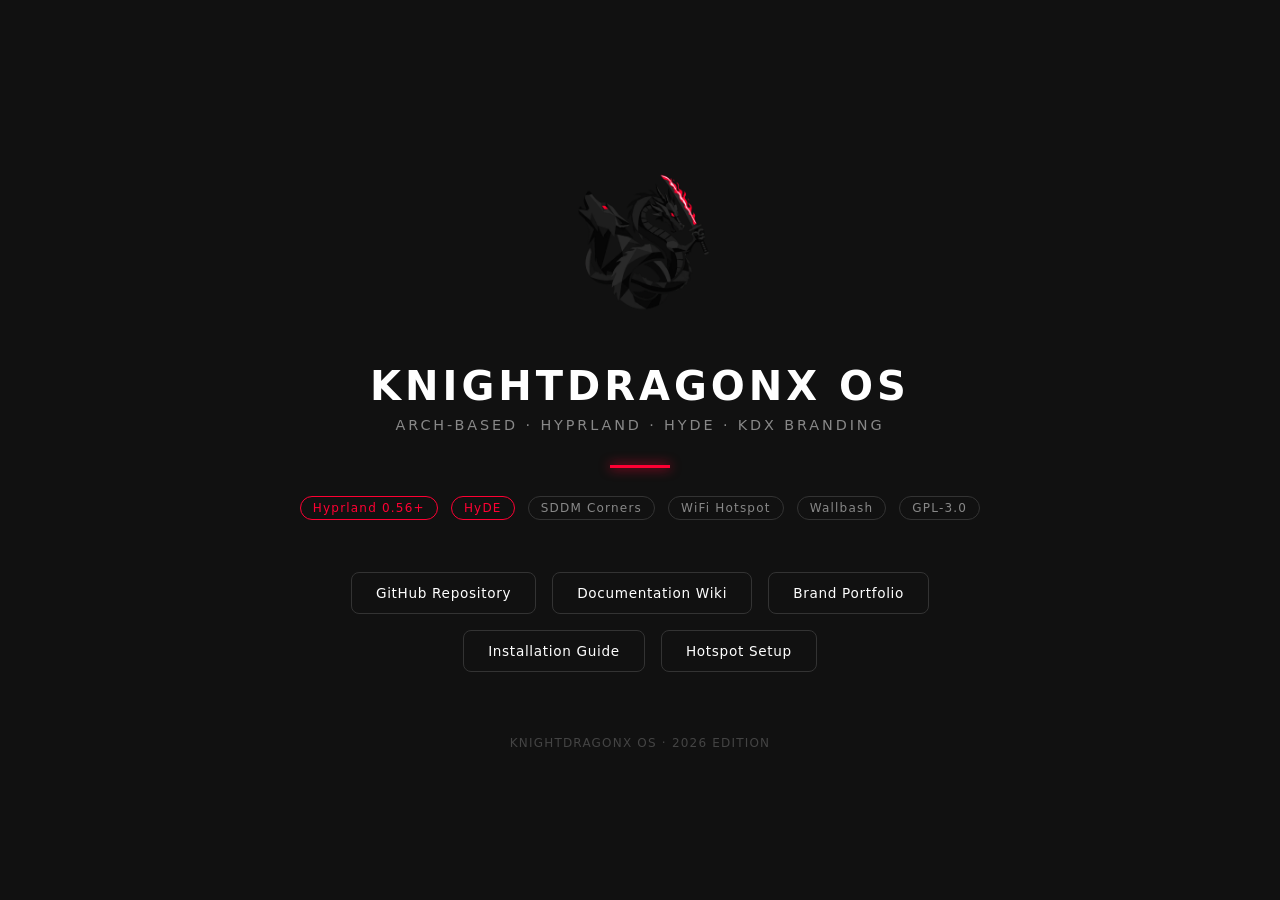
==== index.html @ c83c3999 "feat: add wiki pages, GitHub Pages index, LICENSE, and professional docs - Add wiki pages: Home, Ins" ====
<!DOCTYPE html>
<html lang="en">
<head>
  <meta charset="UTF-8">
  <meta name="viewport" content="width=device-width, initial-scale=1.0">
  <title>KnightDragonX OS</title>
  <style>
    * { margin: 0; padding: 0; box-sizing: border-box; }
    body {
      background: #111;
      color: #fff;
      font-family: 'Segoe UI', system-ui, sans-serif;
      min-height: 100vh;
      display: flex;
      flex-direction: column;
      align-items: center;
      justify-content: center;
    }
    .container {
      text-align: center;
      padding: 2rem;
      max-width: 800px;
    }
    .logo {
      width: 180px;
      height: 180px;
      margin: 0 auto 2rem;
      background-image: url('branding/logo.png');
      background-size: contain;
      background-repeat: no-repeat;
      background-position: center;
    }
    h1 {
      font-size: 2.5rem;
      font-weight: 800;
      letter-spacing: 0.1em;
      margin-bottom: 0.5rem;
    }
    .subtitle {
      color: #888;
      font-size: 0.9rem;
      letter-spacing: 0.2em;
      text-transform: uppercase;
      margin-bottom: 2rem;
    }
    .badge {
      display: inline-block;
      padding: 0.25rem 0.75rem;
      border: 1px solid #333;
      border-radius: 999px;
      font-size: 0.75rem;
      color: #888;
      margin: 0.25rem;
      letter-spacing: 0.1em;
    }
    .badge.highlight {
      border-color: #FF0033;
      color: #FF0033;
    }
    .links {
      margin-top: 3rem;
      display: flex;
      gap: 1rem;
      justify-content: center;
      flex-wrap: wrap;
    }
    .links a {
      color: #fff;
      text-decoration: none;
      padding: 0.75rem 1.5rem;
      border: 1px solid #333;
      border-radius: 8px;
      transition: all 0.2s;
      font-size: 0.85rem;
      letter-spacing: 0.05em;
    }
    .links a:hover {
      border-color: #FF0033;
      color: #FF0033;
    }
    .footer {
      margin-top: 4rem;
      color: #444;
      font-size: 0.75rem;
      letter-spacing: 0.1em;
    }
    .accent-line {
      width: 60px;
      height: 3px;
      background: #FF0033;
      margin: 1.5rem auto;
      box-shadow: 0 0 12px #FF0033;
    }
  </style>
</head>
<body>
  <div class="container">
    <div class="logo"></div>
    <h1>KNIGHTDRAGONX OS</h1>
    <p class="subtitle">Arch-based · Hyprland · HyDE · KDX Branding</p>
    <div class="accent-line"></div>
    <div>
      <span class="badge highlight">Hyprland 0.56+</span>
      <span class="badge highlight">HyDE</span>
      <span class="badge">SDDM Corners</span>
      <span class="badge">WiFi Hotspot</span>
      <span class="badge">Wallbash</span>
      <span class="badge">GPL-3.0</span>
    </div>
    <div class="links">
      <a href="https://github.com/KSitharanimsara/knightdragonx-os">GitHub Repository</a>
      <a href="https://github.com/KSitharanimsara/knightdragonx-os/wiki">Documentation Wiki</a>
      <a href="branding/brand-portfolio.html">Brand Portfolio</a>
      <a href="docs/wiki/Installation">Installation Guide</a>
      <a href="docs/wiki/Hotspot-Setup">Hotspot Setup</a>
    </div>
    <div class="footer">
      KNIGHTDRAGONX OS · 2026 EDITION
    </div>
  </div>
</body>
</html>
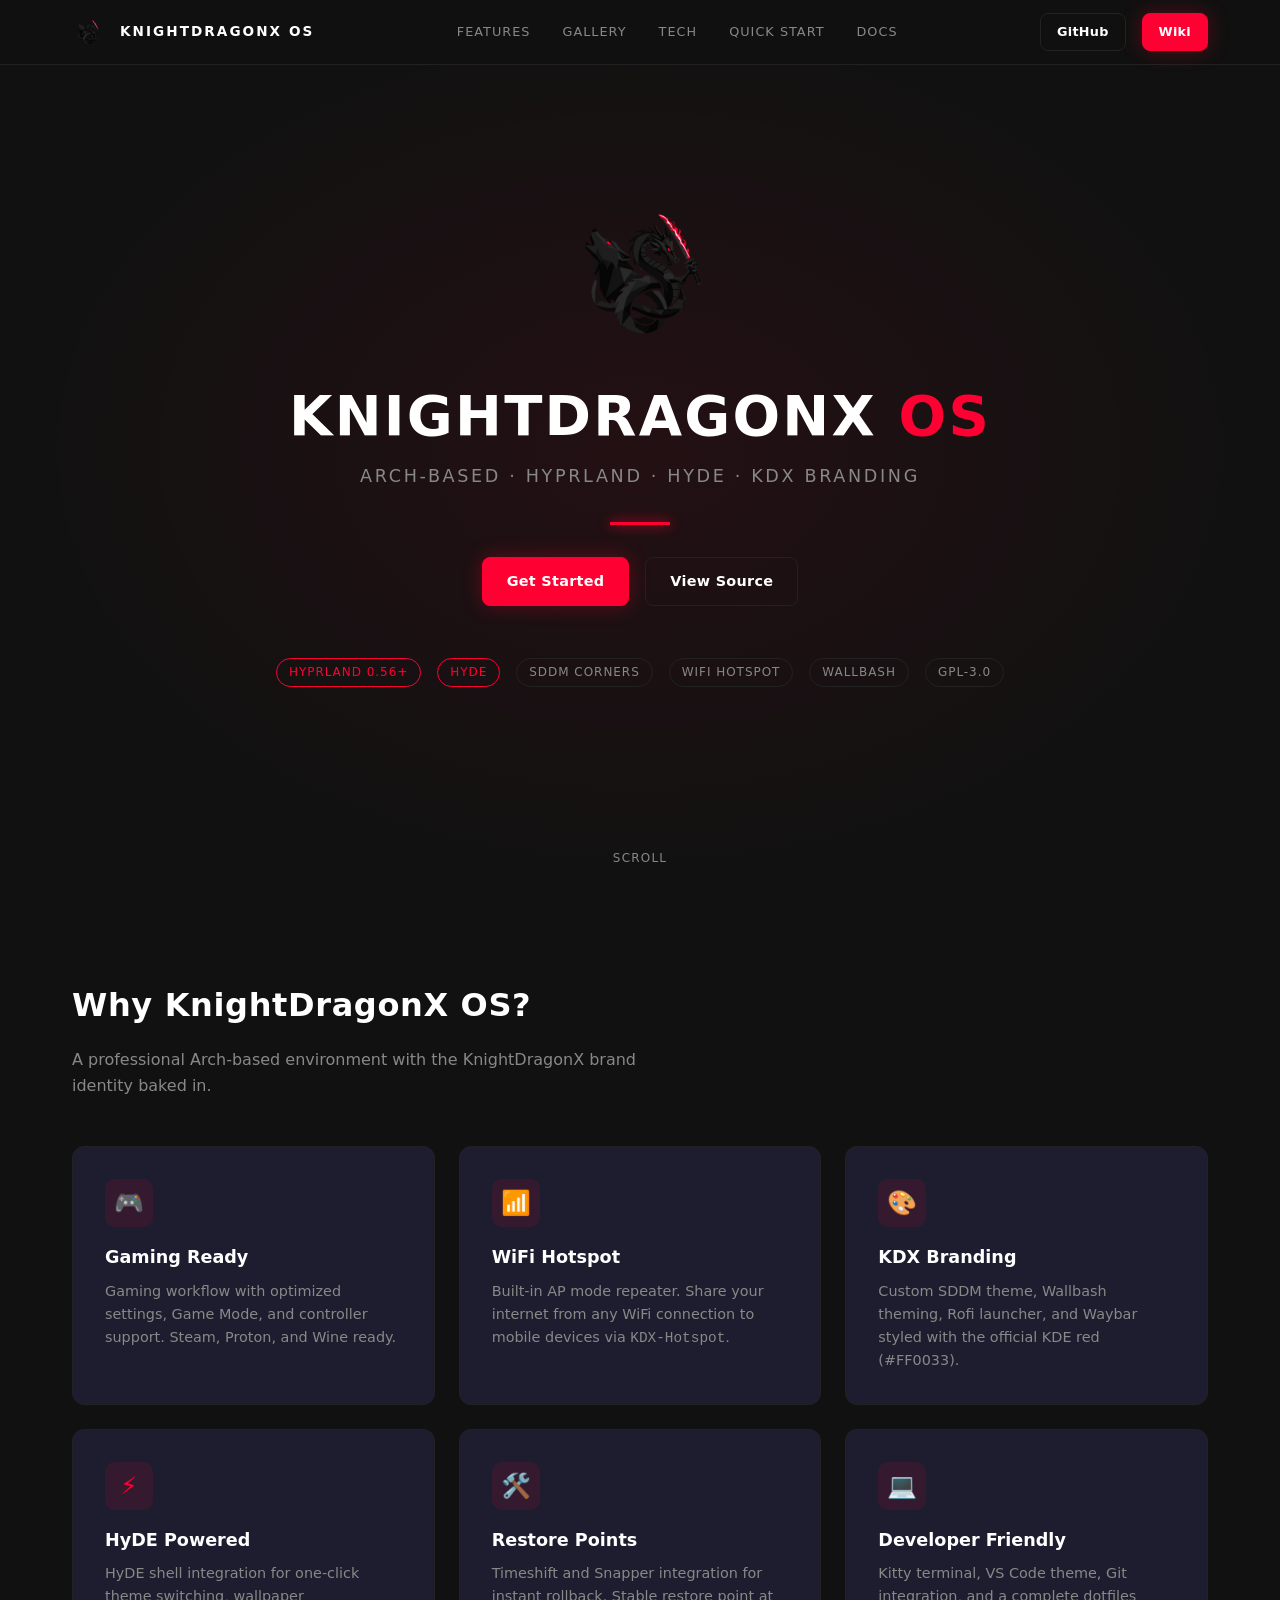
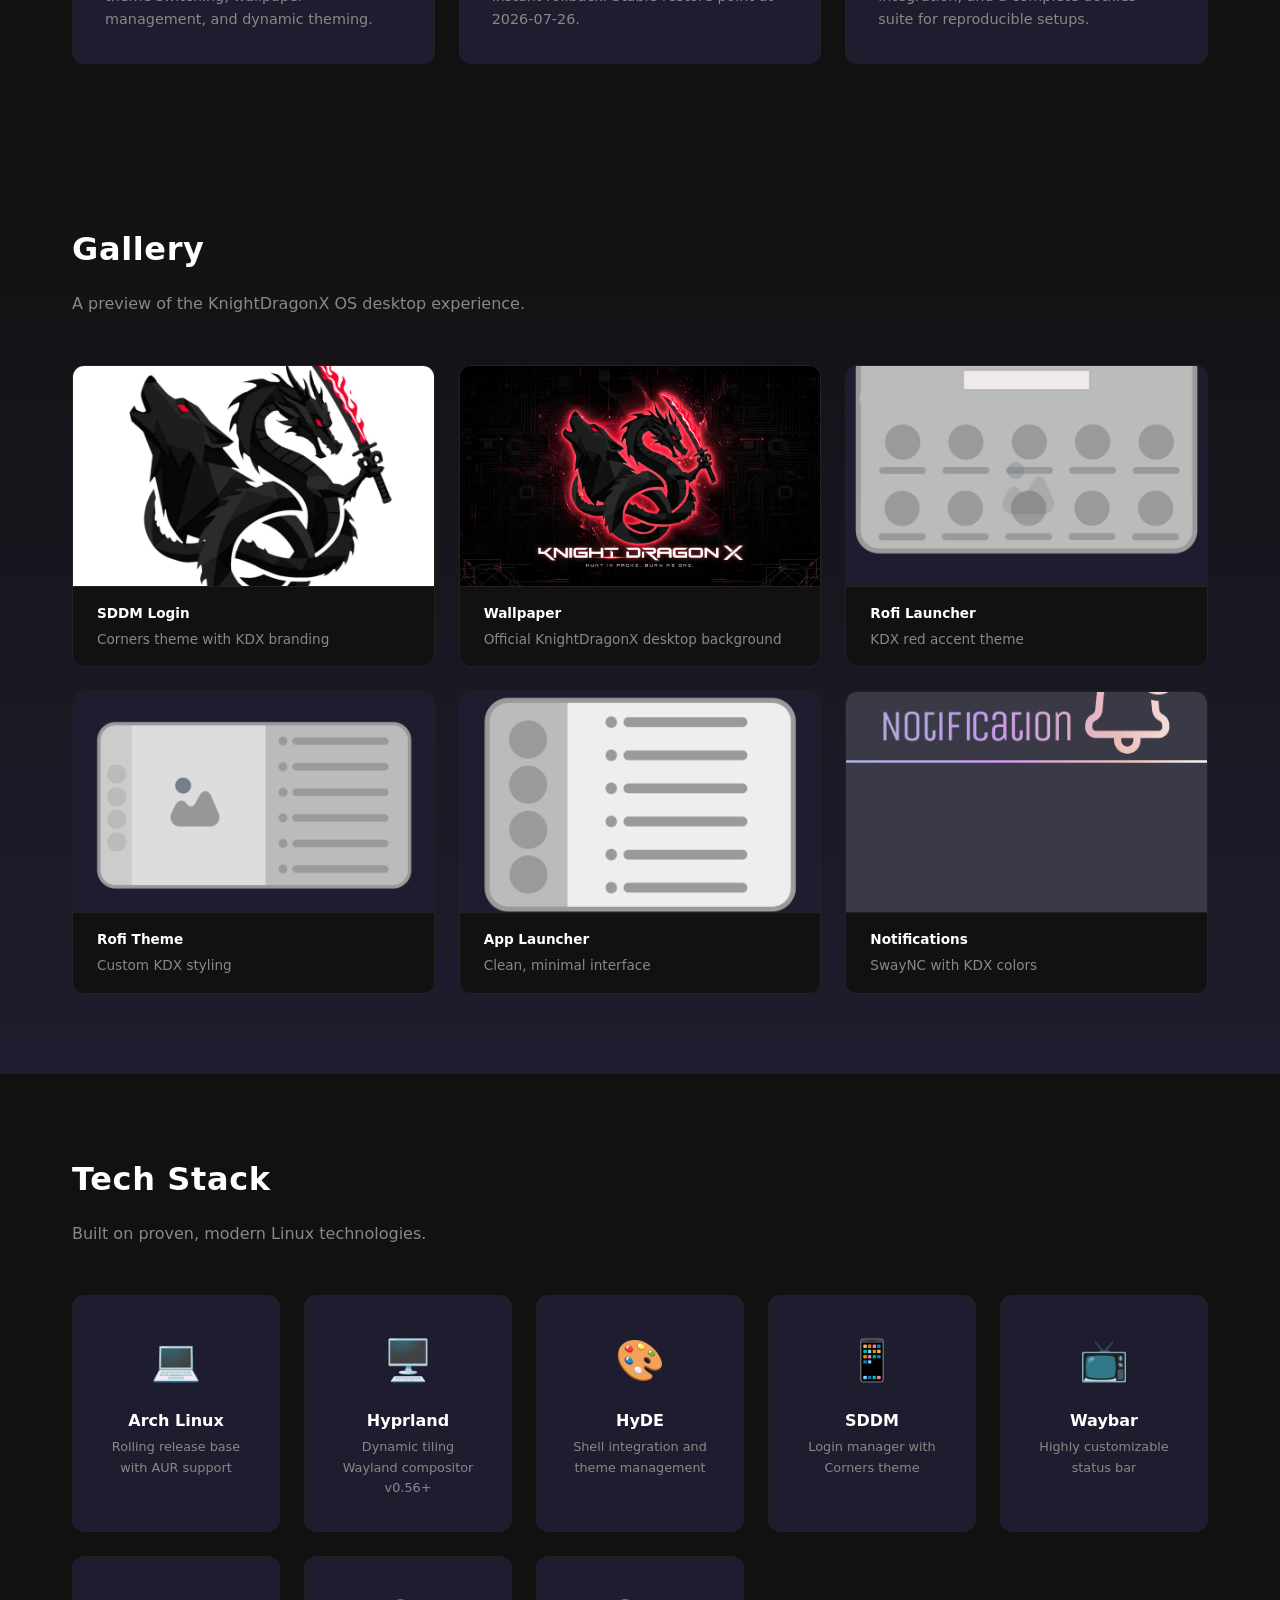
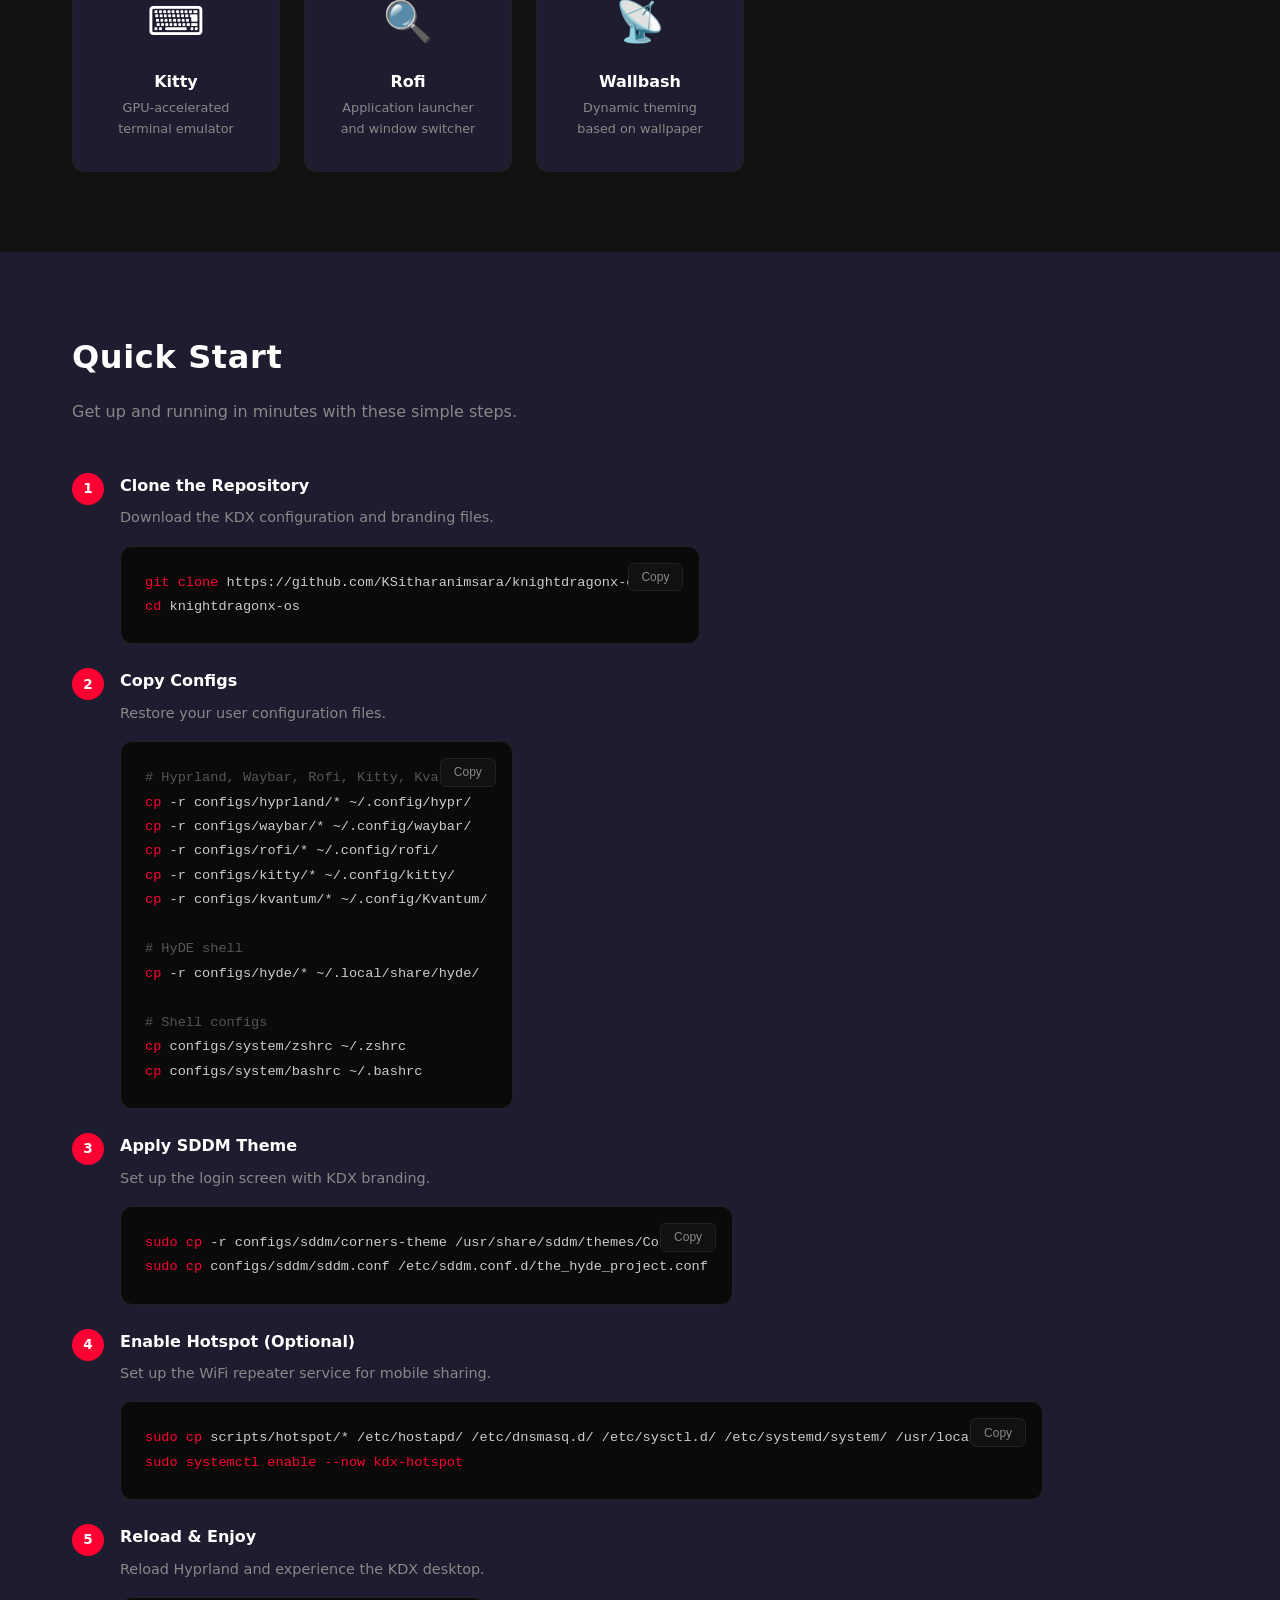
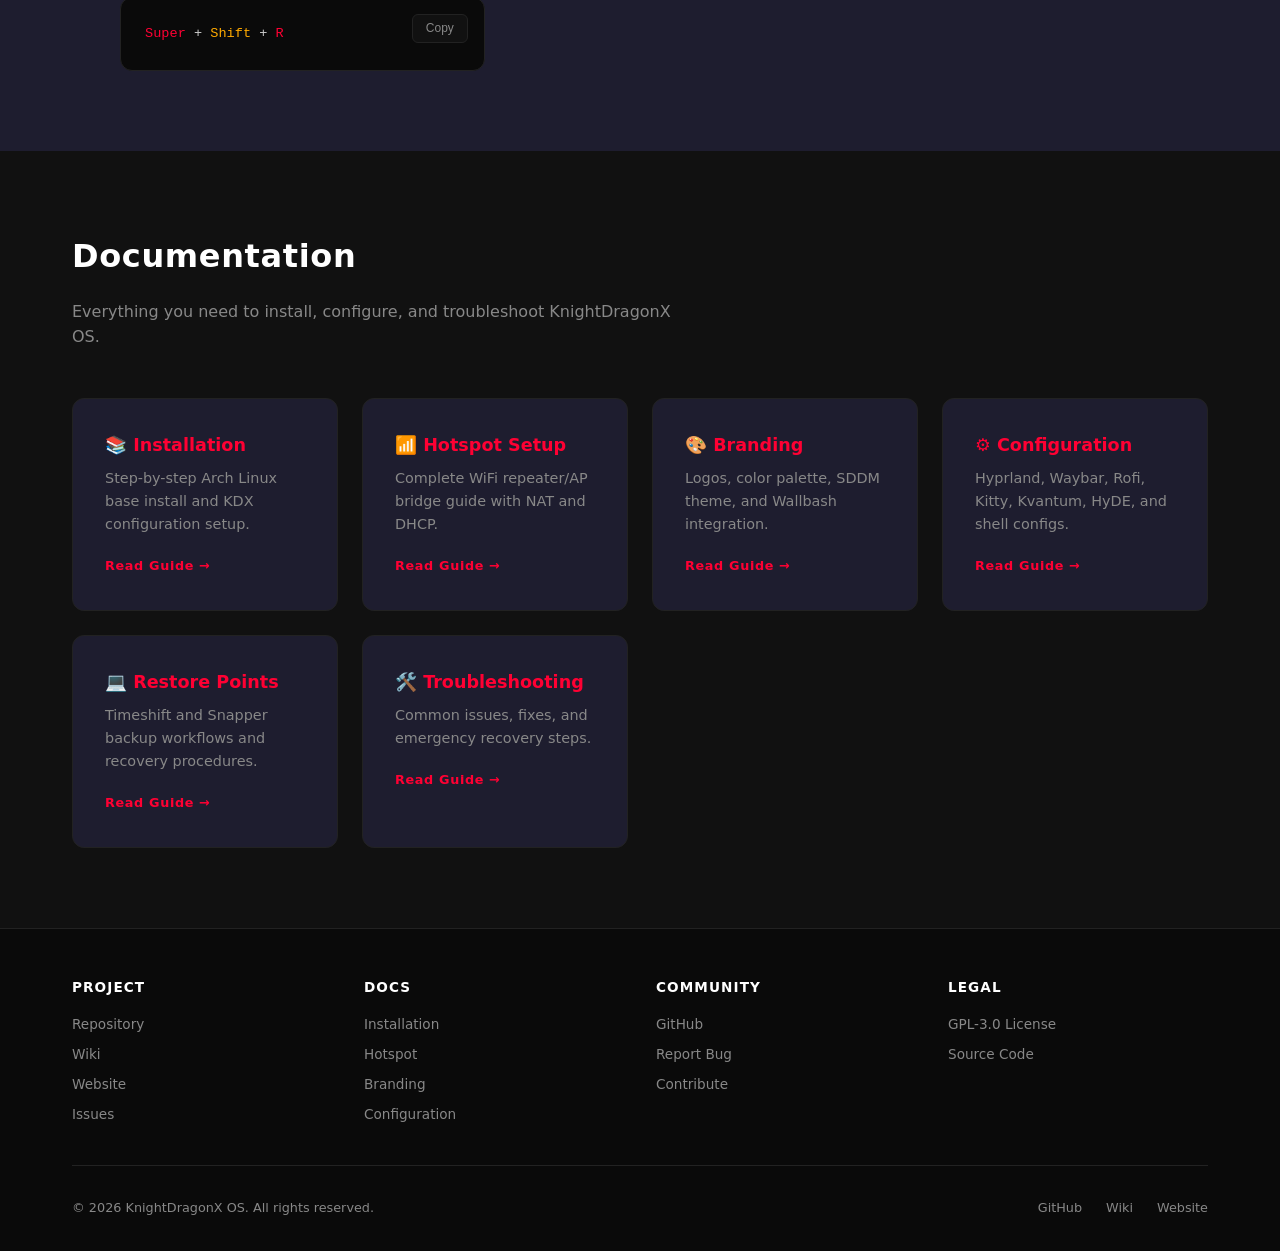
==== commit f663df90: "feat: expand GitHub Pages into professional multi-section website - Hero section with animated logo " ====
--- a/index.html
+++ b/index.html
@@ -3,120 +3,599 @@
 <head>
   <meta charset="UTF-8">
   <meta name="viewport" content="width=device-width, initial-scale=1.0">
-  <title>KnightDragonX OS</title>
+  <title>KnightDragonX OS — Arch-based Hyprland Distribution</title>
+  <meta name="description" content="KnightDragonX OS is an Arch-based Linux distribution featuring Hyprland, HyDE, KDX branding, and a built-in WiFi hotspot service.">
   <style>
+    :root {
+      --red: #FF0033;
+      --orange: #FFAA00;
+      --bg: #111111;
+      --bg2: #1e1d2f;
+      --text: #FFFFFF;
+      --muted: #888888;
+      --border: #222222;
+      --font: 'Segoe UI', system-ui, -apple-system, sans-serif;
+      --mono: 'JetBrains Mono', 'Fira Code', monospace;
+    }
     * { margin: 0; padding: 0; box-sizing: border-box; }
+    html { scroll-behavior: smooth; }
     body {
-      background: #111;
-      color: #fff;
-      font-family: 'Segoe UI', system-ui, sans-serif;
-      min-height: 100vh;
-      display: flex;
-      flex-direction: column;
-      align-items: center;
-      justify-content: center;
-    }
-    .container {
-      text-align: center;
-      padding: 2rem;
-      max-width: 800px;
-    }
-    .logo {
-      width: 180px;
-      height: 180px;
-      margin: 0 auto 2rem;
-      background-image: url('branding/logo.png');
-      background-size: contain;
-      background-repeat: no-repeat;
-      background-position: center;
-    }
-    h1 {
-      font-size: 2.5rem;
-      font-weight: 800;
-      letter-spacing: 0.1em;
-      margin-bottom: 0.5rem;
-    }
-    .subtitle {
-      color: #888;
-      font-size: 0.9rem;
-      letter-spacing: 0.2em;
-      text-transform: uppercase;
-      margin-bottom: 2rem;
-    }
+      background: var(--bg);
+      color: var(--text);
+      font-family: var(--font);
+      line-height: 1.6;
+      overflow-x: hidden;
+    }
+    a { color: var(--red); text-decoration: none; transition: color 0.2s; }
+    a:hover { color: var(--orange); }
+    .container { max-width: 1200px; margin: 0 auto; padding: 0 2rem; }
+    .btn {
+      display: inline-flex; align-items: center; gap: 0.5rem;
+      padding: 0.75rem 1.5rem; border-radius: 8px; font-size: 0.9rem;
+      font-weight: 600; letter-spacing: 0.02em; transition: all 0.2s;
+      border: 1px solid transparent; cursor: pointer;
+    }
+    .btn-primary {
+      background: var(--red); color: #fff; border-color: var(--red);
+      box-shadow: 0 0 20px rgba(255,0,51,0.3);
+    }
+    .btn-primary:hover { background: #d9002b; box-shadow: 0 0 30px rgba(255,0,51,0.5); }
+    .btn-secondary {
+      background: transparent; color: var(--text); border-color: var(--border);
+    }
+    .btn-secondary:hover { border-color: var(--red); color: var(--red); }
     .badge {
-      display: inline-block;
-      padding: 0.25rem 0.75rem;
-      border: 1px solid #333;
-      border-radius: 999px;
-      font-size: 0.75rem;
-      color: #888;
-      margin: 0.25rem;
-      letter-spacing: 0.1em;
-    }
-    .badge.highlight {
-      border-color: #FF0033;
-      color: #FF0033;
-    }
-    .links {
-      margin-top: 3rem;
-      display: flex;
-      gap: 1rem;
-      justify-content: center;
-      flex-wrap: wrap;
-    }
-    .links a {
-      color: #fff;
-      text-decoration: none;
-      padding: 0.75rem 1.5rem;
-      border: 1px solid #333;
-      border-radius: 8px;
-      transition: all 0.2s;
-      font-size: 0.85rem;
-      letter-spacing: 0.05em;
-    }
-    .links a:hover {
-      border-color: #FF0033;
-      color: #FF0033;
-    }
-    .footer {
-      margin-top: 4rem;
-      color: #444;
-      font-size: 0.75rem;
-      letter-spacing: 0.1em;
-    }
-    .accent-line {
-      width: 60px;
-      height: 3px;
-      background: #FF0033;
-      margin: 1.5rem auto;
-      box-shadow: 0 0 12px #FF0033;
+      display: inline-block; padding: 0.25rem 0.75rem; border-radius: 999px;
+      font-size: 0.75rem; color: var(--muted); border: 1px solid var(--border);
+      margin: 0.25rem; letter-spacing: 0.08em; text-transform: uppercase;
+    }
+    .badge.highlight { border-color: var(--red); color: var(--red); }
+    section { padding: 5rem 0; }
+    .section-title {
+      font-size: 2rem; font-weight: 800; margin-bottom: 1rem; letter-spacing: 0.02em;
+    }
+    .section-subtitle { color: var(--muted); font-size: 1rem; margin-bottom: 3rem; max-width: 600px; }
+
+    /* NAV */
+    nav {
+      position: fixed; top: 0; left: 0; right: 0; z-index: 100;
+      background: rgba(17,17,17,0.85); backdrop-filter: blur(12px);
+      border-bottom: 1px solid var(--border); transition: all 0.3s;
+    }
+    nav .nav-inner {
+      max-width: 1200px; margin: 0 auto; padding: 0 2rem; height: 64px;
+      display: flex; align-items: center; justify-content: space-between;
+    }
+    nav .nav-left { display: flex; align-items: center; gap: 1rem; }
+    nav .nav-logo { width: 32px; height: 32px; background-image: url('branding/logo.png'); background-size: contain; background-repeat: no-repeat; background-position: center; }
+    nav .nav-brand { font-weight: 700; font-size: 0.85rem; letter-spacing: 0.15em; }
+    nav .nav-links { display: flex; gap: 2rem; }
+    nav .nav-links a { color: var(--muted); font-size: 0.8rem; letter-spacing: 0.08em; text-transform: uppercase; }
+    nav .nav-links a:hover { color: var(--text); }
+    nav .nav-cta { display: flex; gap: 1rem; align-items: center; }
+
+    /* HERO */
+    #hero {
+      min-height: 100vh; display: flex; align-items: center; justify-content: center;
+      text-align: center; position: relative; padding-top: 64px;
+      background: radial-gradient(ellipse at center, rgba(255,0,51,0.08) 0%, transparent 70%);
+    }
+    #hero .hero-content { max-width: 800px; }
+    #hero .hero-logo {
+      width: 160px; height: 160px; margin: 0 auto 2rem;
+      background-image: url('branding/logo.png'); background-size: contain;
+      background-repeat: no-repeat; background-position: center;
+      animation: float 6s ease-in-out infinite;
+    }
+    @keyframes float {
+      0%, 100% { transform: translateY(0); }
+      50% { transform: translateY(-12px); }
+    }
+    #hero h1 {
+      font-size: clamp(2rem, 5vw, 3.5rem); font-weight: 900; letter-spacing: 0.04em;
+      line-height: 1.1; margin-bottom: 1rem;
+    }
+    #hero h1 span { color: var(--red); }
+    #hero .subtitle {
+      color: var(--muted); font-size: 1.1rem; letter-spacing: 0.15em;
+      text-transform: uppercase; margin-bottom: 2rem;
+    }
+    #hero .accent-line {
+      width: 60px; height: 3px; background: var(--red); margin: 0 auto 2rem;
+      box-shadow: 0 0 12px var(--red);
+    }
+    #hero .hero-cta { display: flex; gap: 1rem; justify-content: center; flex-wrap: wrap; margin-bottom: 3rem; }
+    #hero .hero-badges { display: flex; gap: 0.5rem; justify-content: center; flex-wrap: wrap; }
+    #hero .scroll-down {
+      position: absolute; bottom: 2rem; left: 50%; transform: translateX(-50%);
+      color: var(--muted); font-size: 0.75rem; letter-spacing: 0.1em; text-transform: uppercase;
+      animation: bounce 2s infinite;
+    }
+    @keyframes bounce {
+      0%, 100% { transform: translateX(-50%) translateY(0); }
+      50% { transform: translateX(-50%) translateY(8px); }
+    }
+
+    /* FEATURES */
+    #features { background: var(--bg); }
+    #features .features-grid {
+      display: grid; grid-template-columns: repeat(auto-fit, minmax(280px, 1fr));
+      gap: 1.5rem;
+    }
+    #features .feature-card {
+      background: var(--bg2); border: 1px solid var(--border); border-radius: 12px;
+      padding: 2rem; transition: all 0.3s; position: relative; overflow: hidden;
+    }
+    #features .feature-card:hover {
+      border-color: var(--red); transform: translateY(-4px);
+      box-shadow: 0 20px 40px rgba(0,0,0,0.4), 0 0 20px rgba(255,0,51,0.1);
+    }
+    #features .feature-card::before {
+      content: ''; position: absolute; top: 0; left: 0; right: 0; height: 3px;
+      background: linear-gradient(90deg, var(--red), var(--orange));
+      transform: scaleX(0); transition: transform 0.3s; transform-origin: left;
+    }
+    #features .feature-card:hover::before { transform: scaleX(1); }
+    #features .feature-icon {
+      width: 48px; height: 48px; border-radius: 10px; background: rgba(255,0,51,0.1);
+      display: flex; align-items: center; justify-content: center; margin-bottom: 1rem;
+      font-size: 1.5rem; color: var(--red);
+    }
+    #features .feature-card h3 { font-size: 1.1rem; margin-bottom: 0.5rem; }
+    #features .feature-card p { color: var(--muted); font-size: 0.9rem; }
+
+    /* GALLERY */
+    #gallery { background: linear-gradient(180deg, var(--bg) 0%, var(--bg2) 100%); }
+    #gallery .gallery-grid {
+      display: grid; grid-template-columns: repeat(auto-fit, minmax(300px, 1fr));
+      gap: 1.5rem;
+    }
+    #gallery .gallery-item {
+      border-radius: 12px; overflow: hidden; border: 1px solid var(--border);
+      background: var(--bg); transition: all 0.3s; position: relative;
+    }
+    #gallery .gallery-item:hover { border-color: var(--red); transform: scale(1.02); }
+    #gallery .gallery-img {
+      width: 100%; height: 220px; object-fit: cover; display: block;
+      background: var(--bg2);
+    }
+    #gallery .gallery-caption {
+      padding: 1rem 1.5rem; font-size: 0.85rem; color: var(--muted);
+      border-top: 1px solid var(--border);
+    }
+    #gallery .gallery-caption strong { color: var(--text); display: block; margin-bottom: 0.25rem; }
+
+    /* TECH STACK */
+    #tech { background: var(--bg); }
+    #tech .tech-grid {
+      display: grid; grid-template-columns: repeat(auto-fit, minmax(200px, 1fr));
+      gap: 1.5rem;
+    }
+    #tech .tech-card {
+      background: var(--bg2); border: 1px solid var(--border); border-radius: 12px;
+      padding: 2rem; text-align: center; transition: all 0.3s;
+    }
+    #tech .tech-card:hover { border-color: var(--red); transform: translateY(-4px); }
+    #tech .tech-card .tech-icon { font-size: 2.5rem; margin-bottom: 1rem; }
+    #tech .tech-card h3 { font-size: 1rem; margin-bottom: 0.25rem; }
+    #tech .tech-card p { font-size: 0.8rem; color: var(--muted); }
+
+    /* QUICK START */
+    #quickstart { background: var(--bg2); }
+    #quickstart .code-block {
+      background: #0a0a0a; border: 1px solid var(--border); border-radius: 12px;
+      padding: 1.5rem; overflow-x: auto; position: relative;
+    }
+    #quickstart .code-block pre {
+      color: #ccc; font-family: var(--mono); font-size: 0.85rem; line-height: 1.8;
+    }
+    #quickstart .code-block .comment { color: #555; }
+    #quickstart .code-block .cmd { color: var(--red); }
+    #quickstart .code-block .flag { color: var(--orange); }
+    #quickstart .copy-btn {
+      position: absolute; top: 1rem; right: 1rem; background: var(--bg);
+      border: 1px solid var(--border); color: var(--muted); padding: 0.4rem 0.8rem;
+      border-radius: 6px; font-size: 0.75rem; cursor: pointer; transition: all 0.2s;
+    }
+    #quickstart .copy-btn:hover { border-color: var(--red); color: var(--red); }
+    #quickstart .steps { display: grid; gap: 1.5rem; margin-top: 2rem; }
+    #quickstart .step { display: flex; gap: 1rem; align-items: flex-start; }
+    #quickstart .step-num {
+      width: 32px; height: 32px; border-radius: 50%; background: var(--red);
+      display: flex; align-items: center; justify-content: center;
+      font-weight: 700; font-size: 0.85rem; flex-shrink: 0;
+    }
+    #quickstart .step-content h3 { font-size: 1rem; margin-bottom: 0.5rem; }
+    #quickstart .step-content p { color: var(--muted); font-size: 0.9rem; }
+
+    /* DOCS */
+    #docs { background: var(--bg); }
+    #docs .docs-grid {
+      display: grid; grid-template-columns: repeat(auto-fit, minmax(250px, 1fr));
+      gap: 1.5rem;
+    }
+    #docs .doc-card {
+      background: var(--bg2); border: 1px solid var(--border); border-radius: 12px;
+      padding: 2rem; transition: all 0.3s; display: block;
+    }
+    #docs .doc-card:hover { border-color: var(--red); transform: translateY(-4px); }
+    #docs .doc-card h3 { font-size: 1.1rem; margin-bottom: 0.5rem; }
+    #docs .doc-card p { color: var(--muted); font-size: 0.9rem; margin-bottom: 1rem; }
+    #docs .doc-card .doc-link { font-size: 0.8rem; color: var(--red); font-weight: 600; letter-spacing: 0.05em; }
+
+    /* FOOTER */
+    footer {
+      background: #0a0a0a; border-top: 1px solid var(--border); padding: 3rem 0 2rem;
+    }
+    footer .footer-grid {
+      display: grid; grid-template-columns: repeat(auto-fit, minmax(200px, 1fr));
+      gap: 2rem; margin-bottom: 2rem;
+    }
+    footer .footer-col h4 { font-size: 0.85rem; margin-bottom: 1rem; color: var(--text); letter-spacing: 0.08em; text-transform: uppercase; }
+    footer .footer-col a { display: block; color: var(--muted); font-size: 0.85rem; margin-bottom: 0.5rem; }
+    footer .footer-col a:hover { color: var(--red); }
+    footer .footer-bottom {
+      border-top: 1px solid var(--border); padding-top: 2rem;
+      display: flex; justify-content: space-between; align-items: center; flex-wrap: wrap; gap: 1rem;
+    }
+    footer .footer-bottom p { color: var(--muted); font-size: 0.8rem; }
+    footer .footer-bottom .footer-links { display: flex; gap: 1.5rem; }
+    footer .footer-bottom .footer-links a { color: var(--muted); font-size: 0.8rem; }
+
+    /* RESPONSIVE */
+    @media (max-width: 768px) {
+      .container { padding: 0 1.5rem; }
+      nav .nav-links { display: none; }
+      #hero h1 { font-size: 2rem; }
+      section { padding: 3rem 0; }
     }
   </style>
 </head>
 <body>
-  <div class="container">
-    <div class="logo"></div>
-    <h1>KNIGHTDRAGONX OS</h1>
-    <p class="subtitle">Arch-based · Hyprland · HyDE · KDX Branding</p>
-    <div class="accent-line"></div>
-    <div>
-      <span class="badge highlight">Hyprland 0.56+</span>
-      <span class="badge highlight">HyDE</span>
-      <span class="badge">SDDM Corners</span>
-      <span class="badge">WiFi Hotspot</span>
-      <span class="badge">Wallbash</span>
-      <span class="badge">GPL-3.0</span>
-    </div>
-    <div class="links">
-      <a href="https://github.com/KSitharanimsara/knightdragonx-os">GitHub Repository</a>
-      <a href="https://github.com/KSitharanimsara/knightdragonx-os/wiki">Documentation Wiki</a>
-      <a href="branding/brand-portfolio.html">Brand Portfolio</a>
-      <a href="docs/wiki/Installation">Installation Guide</a>
-      <a href="docs/wiki/Hotspot-Setup">Hotspot Setup</a>
-    </div>
-    <div class="footer">
-      KNIGHTDRAGONX OS · 2026 EDITION
-    </div>
-  </div>
+
+  <!-- NAV -->
+  <nav>
+    <div class="nav-inner">
+      <div class="nav-left">
+        <div class="nav-logo"></div>
+        <span class="nav-brand">KNIGHTDRAGONX OS</span>
+      </div>
+      <div class="nav-links">
+        <a href="#features">Features</a>
+        <a href="#gallery">Gallery</a>
+        <a href="#tech">Tech</a>
+        <a href="#quickstart">Quick Start</a>
+        <a href="#docs">Docs</a>
+      </div>
+      <div class="nav-cta">
+        <a href="https://github.com/KSitharanimsara/knightdragonx-os" class="btn btn-secondary" style="padding:0.5rem 1rem; font-size:0.8rem;">GitHub</a>
+        <a href="https://github.com/KSitharanimsara/knightdragonx-os/wiki" class="btn btn-primary" style="padding:0.5rem 1rem; font-size:0.8rem;">Wiki</a>
+      </div>
+    </div>
+  </nav>
+
+  <!-- HERO -->
+  <section id="hero">
+    <div class="hero-content">
+      <div class="hero-logo"></div>
+      <h1>KNIGHTDRAGONX <span>OS</span></h1>
+      <p class="subtitle">Arch-based · Hyprland · HyDE · KDX Branding</p>
+      <div class="accent-line"></div>
+      <div class="hero-cta">
+        <a href="https://github.com/KSitharanimsara/knightdragonx-os/wiki/Installation" class="btn btn-primary">Get Started</a>
+        <a href="https://github.com/KSitharanimsara/knightdragonx-os" class="btn btn-secondary">View Source</a>
+      </div>
+      <div class="hero-badges">
+        <span class="badge highlight">Hyprland 0.56+</span>
+        <span class="badge highlight">HyDE</span>
+        <span class="badge">SDDM Corners</span>
+        <span class="badge">WiFi Hotspot</span>
+        <span class="badge">Wallbash</span>
+        <span class="badge">GPL-3.0</span>
+      </div>
+    </div>
+    <div class="scroll-down">Scroll</div>
+  </section>
+
+  <!-- FEATURES -->
+  <section id="features">
+    <div class="container">
+      <h2 class="section-title">Why KnightDragonX OS?</h2>
+      <p class="section-subtitle">A professional Arch-based environment with the KnightDragonX brand identity baked in.</p>
+      <div class="features-grid">
+        <div class="feature-card">
+          <div class="feature-icon">&#x1F3AE;</div>
+          <h3>Gaming Ready</h3>
+          <p>Gaming workflow with optimized settings, Game Mode, and controller support. Steam, Proton, and Wine ready.</p>
+        </div>
+        <div class="feature-card">
+          <div class="feature-icon">&#x1F4F6;</div>
+          <h3>WiFi Hotspot</h3>
+          <p>Built-in AP mode repeater. Share your internet from any WiFi connection to mobile devices via <code>KDX-Hotspot</code>.</p>
+        </div>
+        <div class="feature-card">
+          <div class="feature-icon">&#x1F3A8;</div>
+          <h3>KDX Branding</h3>
+          <p>Custom SDDM theme, Wallbash theming, Rofi launcher, and Waybar styled with the official KDE red (#FF0033).</p>
+        </div>
+        <div class="feature-card">
+          <div class="feature-icon">&#x26A1;</div>
+          <h3>HyDE Powered</h3>
+          <p>HyDE shell integration for one-click theme switching, wallpaper management, and dynamic theming.</p>
+        </div>
+        <div class="feature-card">
+          <div class="feature-icon">&#x1F6E0;&#xFE0F;</div>
+          <h3>Restore Points</h3>
+          <p>Timeshift and Snapper integration for instant rollback. Stable restore point at 2026-07-26.</p>
+        </div>
+        <div class="feature-card">
+          <div class="feature-icon">&#x1F4BB;</div>
+          <h3>Developer Friendly</h3>
+          <p>Kitty terminal, VS Code theme, Git integration, and a complete dotfiles suite for reproducible setups.</p>
+        </div>
+      </div>
+    </div>
+  </section>
+
+  <!-- GALLERY -->
+  <section id="gallery">
+    <div class="container">
+      <h2 class="section-title">Gallery</h2>
+      <p class="section-subtitle">A preview of the KnightDragonX OS desktop experience.</p>
+      <div class="gallery-grid">
+        <div class="gallery-item">
+          <img src="configs/sddm/corners-theme/kdx_logo.jpg" alt="SDDM Login Screen" class="gallery-img" loading="lazy" onerror="this.style.display='none'">
+          <div class="gallery-caption"><strong>SDDM Login</strong>Corners theme with KDX branding</div>
+        </div>
+        <div class="gallery-item">
+          <img src="branding/wallpaper.png" alt="KDX Wallpaper" class="gallery-img" loading="lazy">
+          <div class="gallery-caption"><strong>Wallpaper</strong>Official KnightDragonX desktop background</div>
+        </div>
+        <div class="gallery-item">
+          <img src="configs/hyde/rofi/assets/launchpad.png" alt="Rofi Launcher" class="gallery-img" loading="lazy">
+          <div class="gallery-caption"><strong>Rofi Launcher</strong>KDX red accent theme</div>
+        </div>
+        <div class="gallery-item">
+          <img src="configs/hyde/rofi/assets/style_1.png" alt="Rofi Style" class="gallery-img" loading="lazy" onerror="this.style.display='none'">
+          <div class="gallery-caption"><strong>Rofi Theme</strong>Custom KDX styling</div>
+        </div>
+        <div class="gallery-item">
+          <img src="configs/hyde/rofi/assets/style_6.png" alt="Rofi Style 6" class="gallery-img" loading="lazy" onerror="this.style.display='none'">
+          <div class="gallery-caption"><strong>App Launcher</strong>Clean, minimal interface</div>
+        </div>
+        <div class="gallery-item">
+          <img src="configs/hyde/rofi/assets/notification.png" alt="Notification Style" class="gallery-img" loading="lazy" onerror="this.style.display='none'">
+          <div class="gallery-caption"><strong>Notifications</strong>SwayNC with KDX colors</div>
+        </div>
+      </div>
+    </div>
+  </section>
+
+  <!-- TECH STACK -->
+  <section id="tech">
+    <div class="container">
+      <h2 class="section-title">Tech Stack</h2>
+      <p class="section-subtitle">Built on proven, modern Linux technologies.</p>
+      <div class="tech-grid">
+        <div class="tech-card">
+          <div class="tech-icon">&#x1F4BB;</div>
+          <h3>Arch Linux</h3>
+          <p>Rolling release base with AUR support</p>
+        </div>
+        <div class="tech-card">
+          <div class="tech-icon">&#x1F5A5;&#xFE0F;</div>
+          <h3>Hyprland</h3>
+          <p>Dynamic tiling Wayland compositor v0.56+</p>
+        </div>
+        <div class="tech-card">
+          <div class="tech-icon">&#x1F3A8;</div>
+          <h3>HyDE</h3>
+          <p>Shell integration and theme management</p>
+        </div>
+        <div class="tech-card">
+          <div class="tech-icon">&#x1F4F1;</div>
+          <h3>SDDM</h3>
+          <p>Login manager with Corners theme</p>
+        </div>
+        <div class="tech-card">
+          <div class="tech-icon">&#x1F4FA;</div>
+          <h3>Waybar</h3>
+          <p>Highly customizable status bar</p>
+        </div>
+        <div class="tech-card">
+          <div class="tech-icon">&#x2328;&#xFE0F;</div>
+          <h3>Kitty</h3>
+          <p>GPU-accelerated terminal emulator</p>
+        </div>
+        <div class="tech-card">
+          <div class="tech-icon">&#x1F50D;</div>
+          <h3>Rofi</h3>
+          <p>Application launcher and window switcher</p>
+        </div>
+        <div class="tech-card">
+          <div class="tech-icon">&#x1F4E1;</div>
+          <h3>Wallbash</h3>
+          <p>Dynamic theming based on wallpaper</p>
+        </div>
+      </div>
+    </div>
+  </section>
+
+  <!-- QUICK START -->
+  <section id="quickstart">
+    <div class="container">
+      <h2 class="section-title">Quick Start</h2>
+      <p class="section-subtitle">Get up and running in minutes with these simple steps.</p>
+      <div class="steps">
+        <div class="step">
+          <div class="step-num">1</div>
+          <div class="step-content">
+            <h3>Clone the Repository</h3>
+            <p>Download the KDX configuration and branding files.</p>
+            <div class="code-block" style="margin-top:1rem;">
+              <button class="copy-btn" onclick="copyCode(this)">Copy</button>
+              <pre><span class="cmd">git clone</span> https://github.com/KSitharanimsara/knightdragonx-os.git
+<span class="cmd">cd</span> knightdragonx-os</pre>
+            </div>
+          </div>
+        </div>
+        <div class="step">
+          <div class="step-num">2</div>
+          <div class="step-content">
+            <h3>Copy Configs</h3>
+            <p>Restore your user configuration files.</p>
+            <div class="code-block" style="margin-top:1rem;">
+              <button class="copy-btn" onclick="copyCode(this)">Copy</button>
+              <pre><span class="comment"># Hyprland, Waybar, Rofi, Kitty, Kvantum</span>
+<span class="cmd">cp</span> -r configs/hyprland/* ~/.config/hypr/
+<span class="cmd">cp</span> -r configs/waybar/* ~/.config/waybar/
+<span class="cmd">cp</span> -r configs/rofi/* ~/.config/rofi/
+<span class="cmd">cp</span> -r configs/kitty/* ~/.config/kitty/
+<span class="cmd">cp</span> -r configs/kvantum/* ~/.config/Kvantum/
+
+<span class="comment"># HyDE shell</span>
+<span class="cmd">cp</span> -r configs/hyde/* ~/.local/share/hyde/
+
+<span class="comment"># Shell configs</span>
+<span class="cmd">cp</span> configs/system/zshrc ~/.zshrc
+<span class="cmd">cp</span> configs/system/bashrc ~/.bashrc</pre>
+            </div>
+          </div>
+        </div>
+        <div class="step">
+          <div class="step-num">3</div>
+          <div class="step-content">
+            <h3>Apply SDDM Theme</h3>
+            <p>Set up the login screen with KDX branding.</p>
+            <div class="code-block" style="margin-top:1rem;">
+              <button class="copy-btn" onclick="copyCode(this)">Copy</button>
+              <pre><span class="cmd">sudo cp</span> -r configs/sddm/corners-theme /usr/share/sddm/themes/Corners
+<span class="cmd">sudo cp</span> configs/sddm/sddm.conf /etc/sddm.conf.d/the_hyde_project.conf</pre>
+            </div>
+          </div>
+        </div>
+        <div class="step">
+          <div class="step-num">4</div>
+          <div class="step-content">
+            <h3>Enable Hotspot (Optional)</h3>
+            <p>Set up the WiFi repeater service for mobile sharing.</p>
+            <div class="code-block" style="margin-top:1rem;">
+              <button class="copy-btn" onclick="copyCode(this)">Copy</button>
+              <pre><span class="cmd">sudo cp</span> scripts/hotspot/* /etc/hostapd/ /etc/dnsmasq.d/ /etc/sysctl.d/ /etc/systemd/system/ /usr/local/bin/
+<span class="cmd">sudo systemctl enable --now kdx-hotspot</span></pre>
+            </div>
+          </div>
+        </div>
+        <div class="step">
+          <div class="step-num">5</div>
+          <div class="step-content">
+            <h3>Reload & Enjoy</h3>
+            <p>Reload Hyprland and experience the KDX desktop.</p>
+            <div class="code-block" style="margin-top:1rem;">
+              <button class="copy-btn" onclick="copyCode(this)">Copy</button>
+              <pre><span class="cmd">Super</span> + <span class="flag">Shift</span> + <span class="cmd">R</span></pre>
+            </div>
+          </div>
+        </div>
+      </div>
+    </div>
+  </section>
+
+  <!-- DOCS -->
+  <section id="docs">
+    <div class="container">
+      <h2 class="section-title">Documentation</h2>
+      <p class="section-subtitle">Everything you need to install, configure, and troubleshoot KnightDragonX OS.</p>
+      <div class="docs-grid">
+        <a href="https://github.com/KSitharanimsara/knightdragonx-os/wiki/Installation" class="doc-card">
+          <h3>&#x1F4DA; Installation</h3>
+          <p>Step-by-step Arch Linux base install and KDX configuration setup.</p>
+          <span class="doc-link">Read Guide &rarr;</span>
+        </a>
+        <a href="https://github.com/KSitharanimsara/knightdragonx-os/wiki/Hotspot-Setup" class="doc-card">
+          <h3>&#x1F4F6; Hotspot Setup</h3>
+          <p>Complete WiFi repeater/AP bridge guide with NAT and DHCP.</p>
+          <span class="doc-link">Read Guide &rarr;</span>
+        </a>
+        <a href="https://github.com/KSitharanimsara/knightdragonx-os/wiki/Branding" class="doc-card">
+          <h3>&#x1F3A8; Branding</h3>
+          <p>Logos, color palette, SDDM theme, and Wallbash integration.</p>
+          <span class="doc-link">Read Guide &rarr;</span>
+        </a>
+        <a href="https://github.com/KSitharanimsara/knightdragonx-os/wiki/Configuration" class="doc-card">
+          <h3>&#x2699;&#xFE0F; Configuration</h3>
+          <p>Hyprland, Waybar, Rofi, Kitty, Kvantum, HyDE, and shell configs.</p>
+          <span class="doc-link">Read Guide &rarr;</span>
+        </a>
+        <a href="https://github.com/KSitharanimsara/knightdragonx-os/wiki/Restore-Points" class="doc-card">
+          <h3>&#x1F4BB; Restore Points</h3>
+          <p>Timeshift and Snapper backup workflows and recovery procedures.</p>
+          <span class="doc-link">Read Guide &rarr;</span>
+        </a>
+        <a href="https://github.com/KSitharanimsara/knightdragonx-os/wiki/Troubleshooting" class="doc-card">
+          <h3>&#x1F6E0;&#xFE0F; Troubleshooting</h3>
+          <p>Common issues, fixes, and emergency recovery steps.</p>
+          <span class="doc-link">Read Guide &rarr;</span>
+        </a>
+      </div>
+    </div>
+  </section>
+
+  <!-- FOOTER -->
+  <footer>
+    <div class="container">
+      <div class="footer-grid">
+        <div class="footer-col">
+          <h4>Project</h4>
+          <a href="https://github.com/KSitharanimsara/knightdragonx-os">Repository</a>
+          <a href="https://github.com/KSitharanimsara/knightdragonx-os/wiki">Wiki</a>
+          <a href="https://KSitharanimsara.github.io/knightdragonx-os">Website</a>
+          <a href="https://github.com/KSitharanimsara/knightdragonx-os/issues">Issues</a>
+        </div>
+        <div class="footer-col">
+          <h4>Docs</h4>
+          <a href="https://github.com/KSitharanimsara/knightdragonx-os/wiki/Installation">Installation</a>
+          <a href="https://github.com/KSitharanimsara/knightdragonx-os/wiki/Hotspot-Setup">Hotspot</a>
+          <a href="https://github.com/KSitharanimsara/knightdragonx-os/wiki/Branding">Branding</a>
+          <a href="https://github.com/KSitharanimsara/knightdragonx-os/wiki/Configuration">Configuration</a>
+        </div>
+        <div class="footer-col">
+          <h4>Community</h4>
+          <a href="https://github.com/KSitharanimsara/knightdragonx-os">GitHub</a>
+          <a href="https://github.com/KSitharanimsara/knightdragonx-os/issues">Report Bug</a>
+          <a href="https://github.com/KSitharanimsara/knightdragonx-os/pulls">Contribute</a>
+        </div>
+        <div class="footer-col">
+          <h4>Legal</h4>
+          <a href="LICENSE">GPL-3.0 License</a>
+          <a href="https://github.com/KSitharanimsara/knightdragonx-os">Source Code</a>
+        </div>
+      </div>
+      <div class="footer-bottom">
+        <p>&copy; 2026 KnightDragonX OS. All rights reserved.</p>
+        <div class="footer-links">
+          <a href="https://github.com/KSitharanimsara/knightdragonx-os">GitHub</a>
+          <a href="https://github.com/KSitharanimsara/knightdragonx-os/wiki">Wiki</a>
+          <a href="https://KSitharanimsara.github.io/knightdragonx-os">Website</a>
+        </div>
+      </div>
+    </div>
+  </footer>
+
+  <script>
+    function copyCode(btn) {
+      const pre = btn.nextElementSibling;
+      const text = pre.textContent;
+      navigator.clipboard.writeText(text).then(() => {
+        btn.textContent = 'Copied!';
+        setTimeout(() => btn.textContent = 'Copy', 2000);
+      });
+    }
+    document.querySelectorAll('nav .nav-links a').forEach(link => {
+      link.addEventListener('click', () => {
+        document.querySelector(link.getAttribute('href')).scrollIntoView({ behavior: 'smooth' });
+      });
+    });
+  </script>
 </body>
 </html>
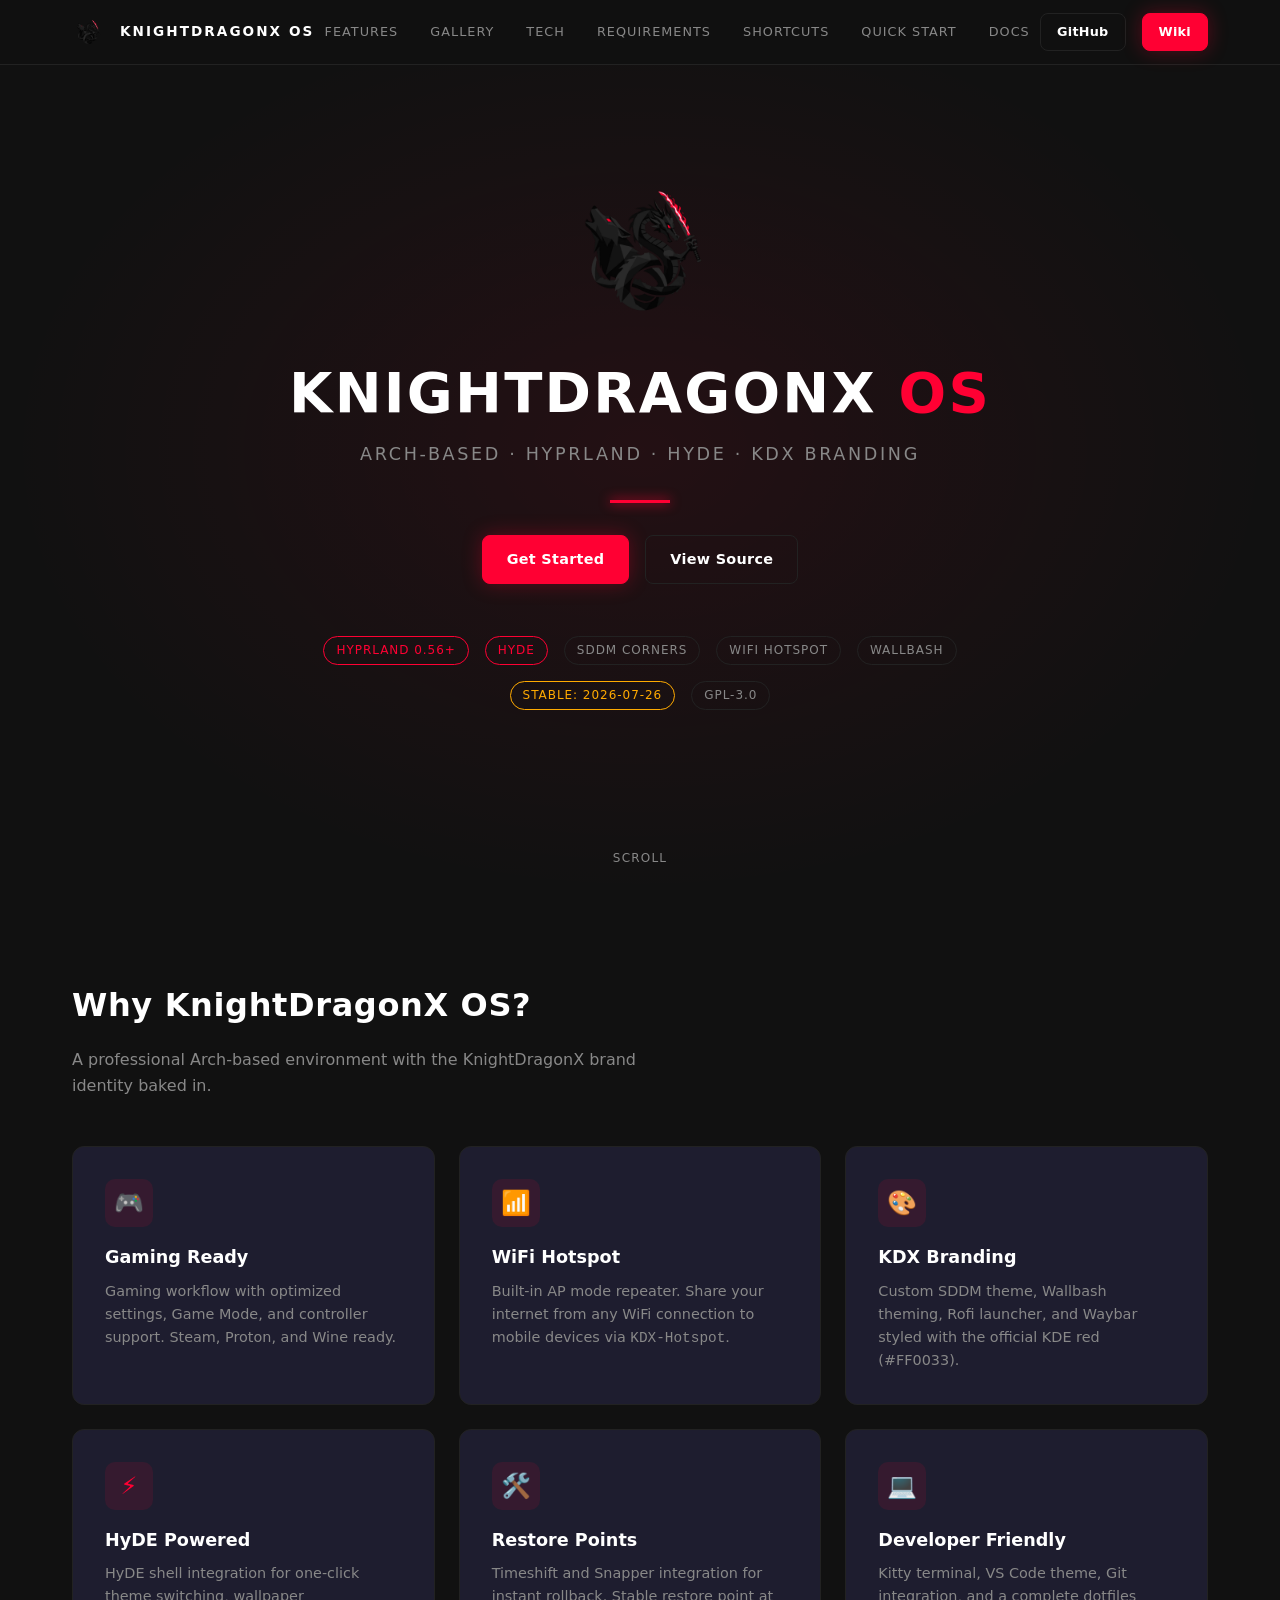
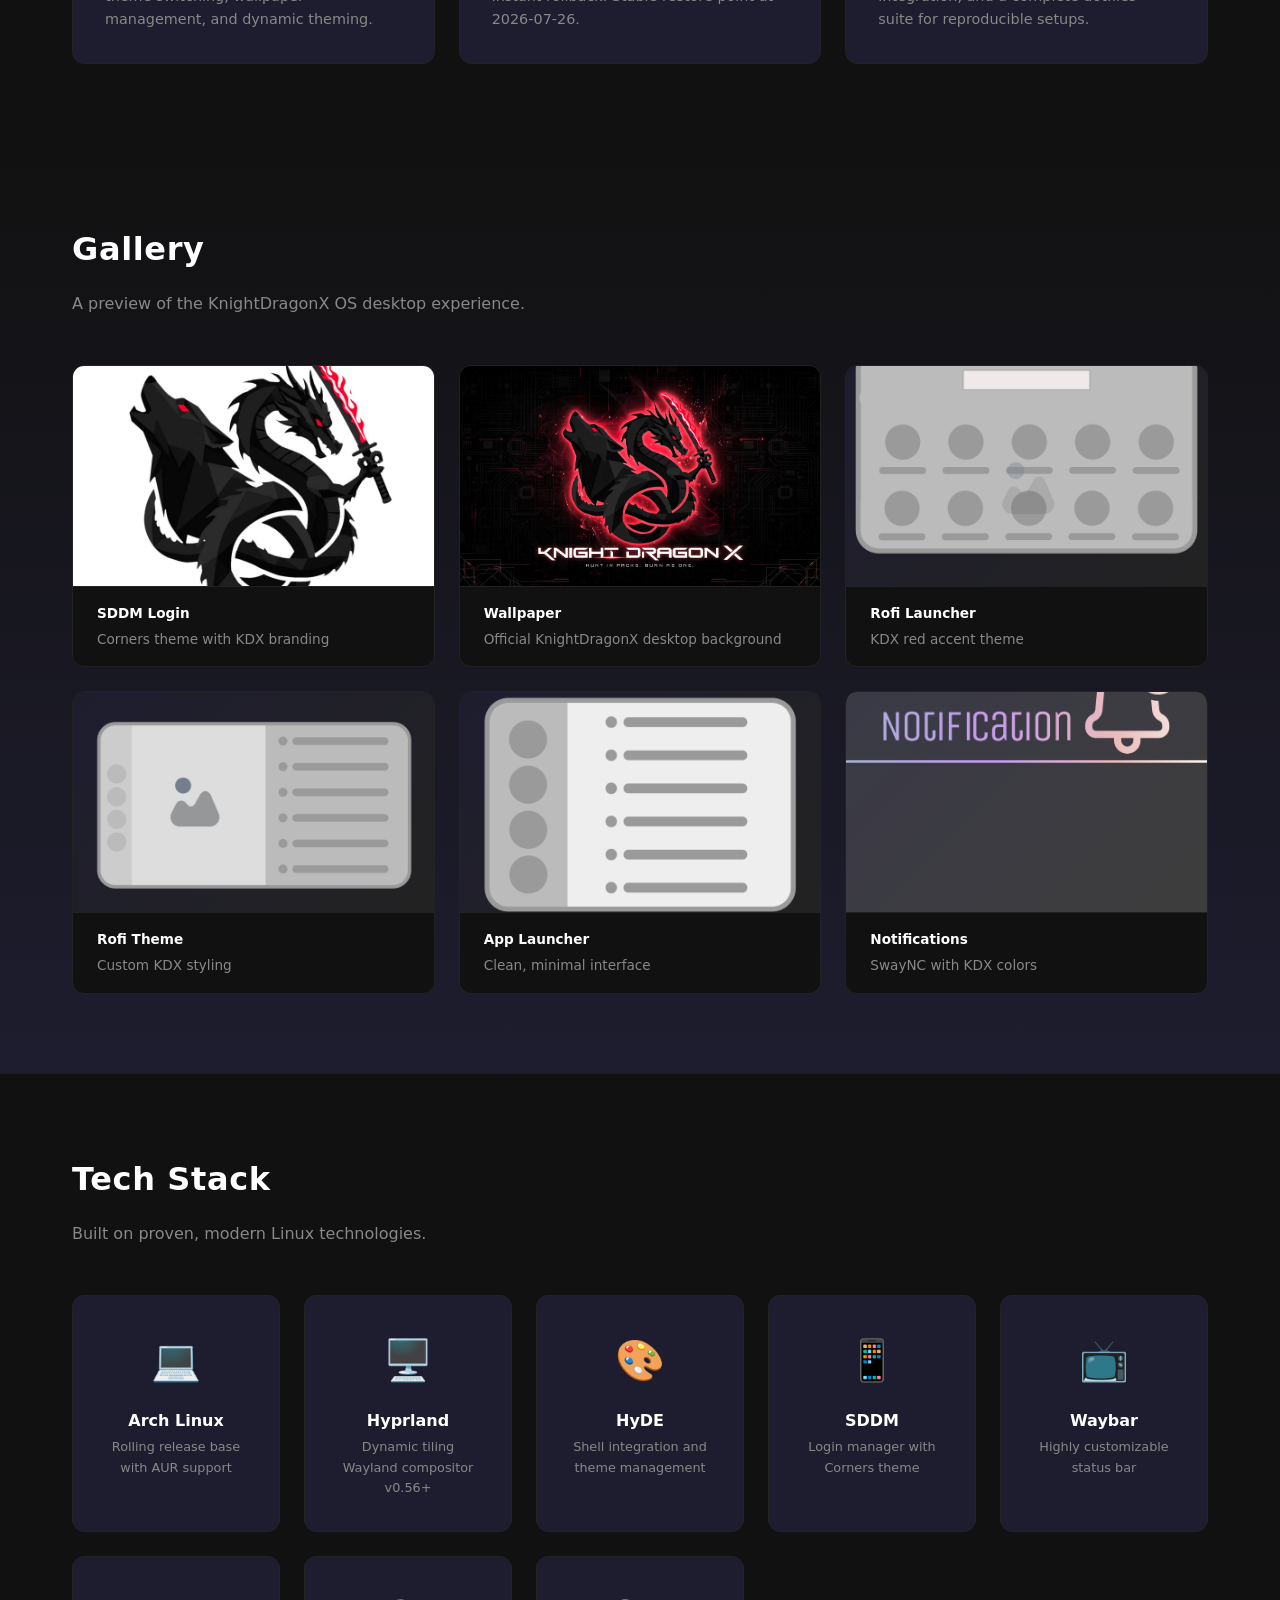
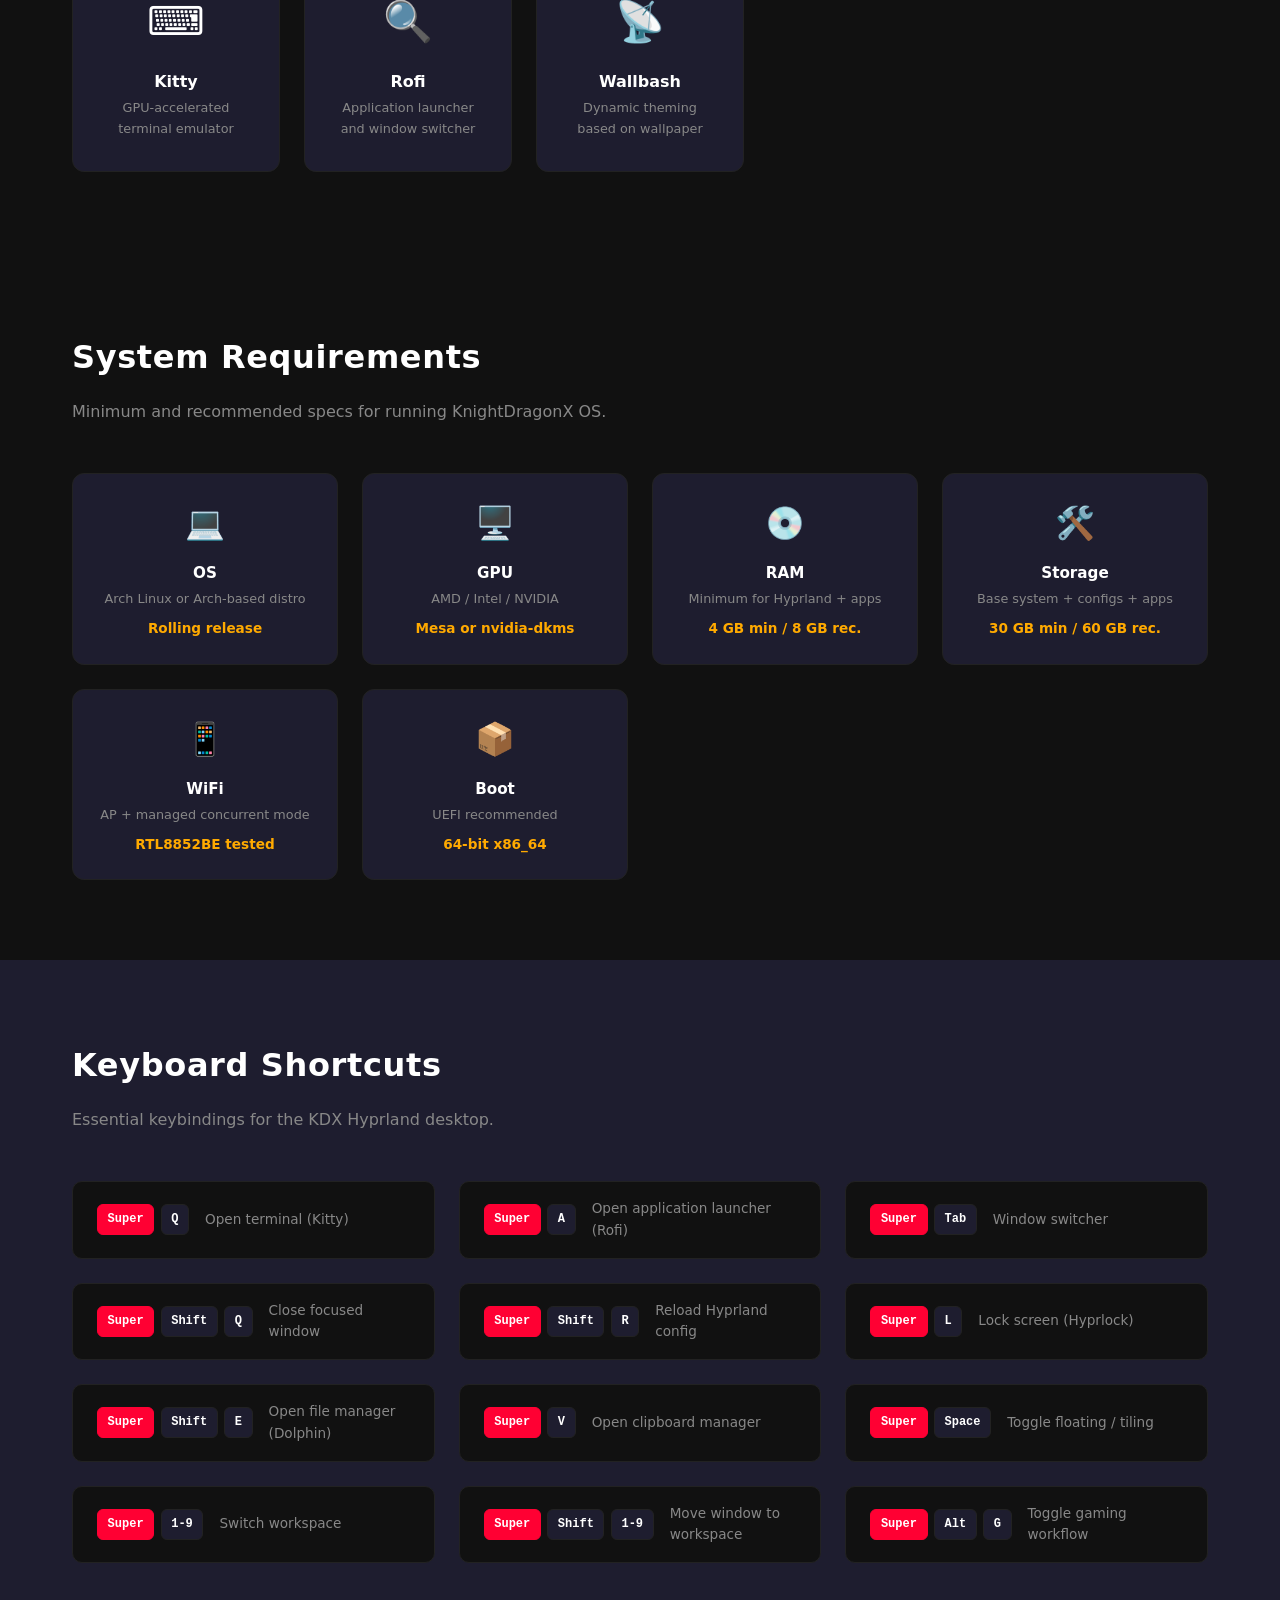
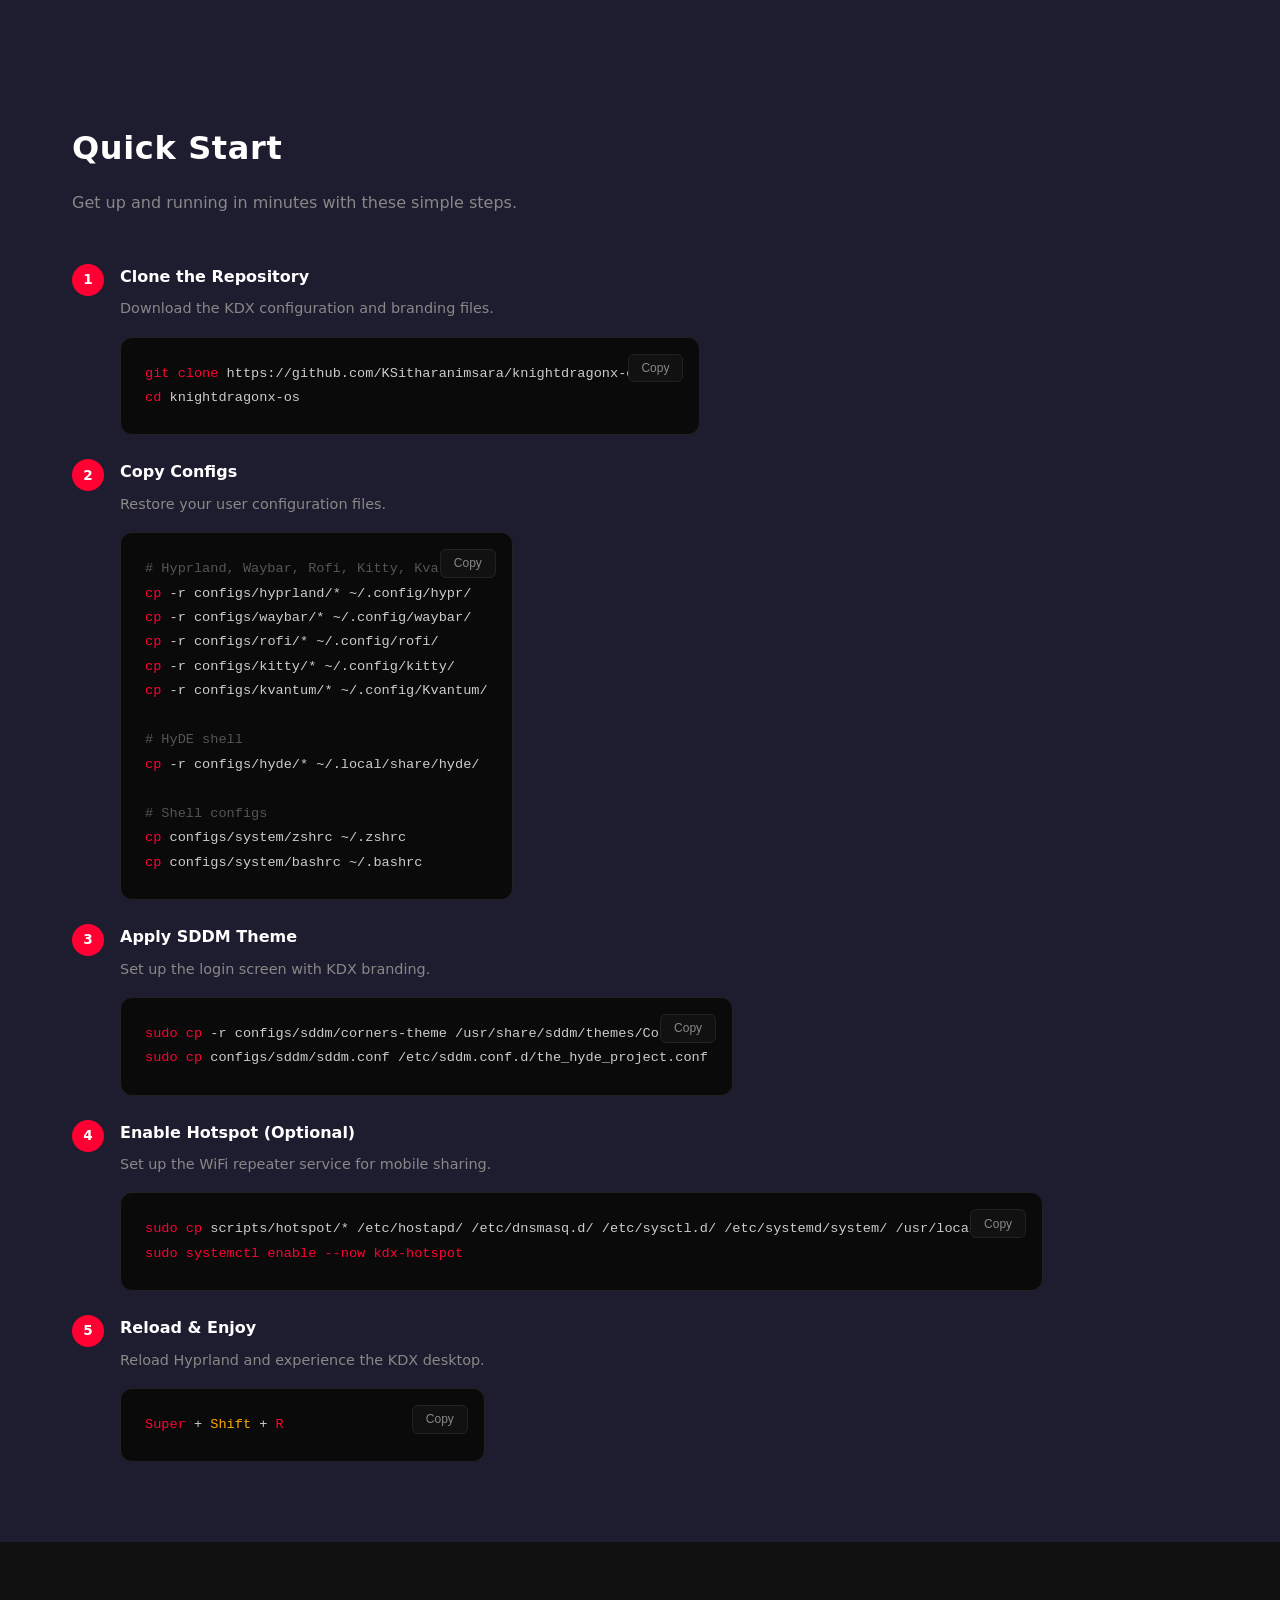
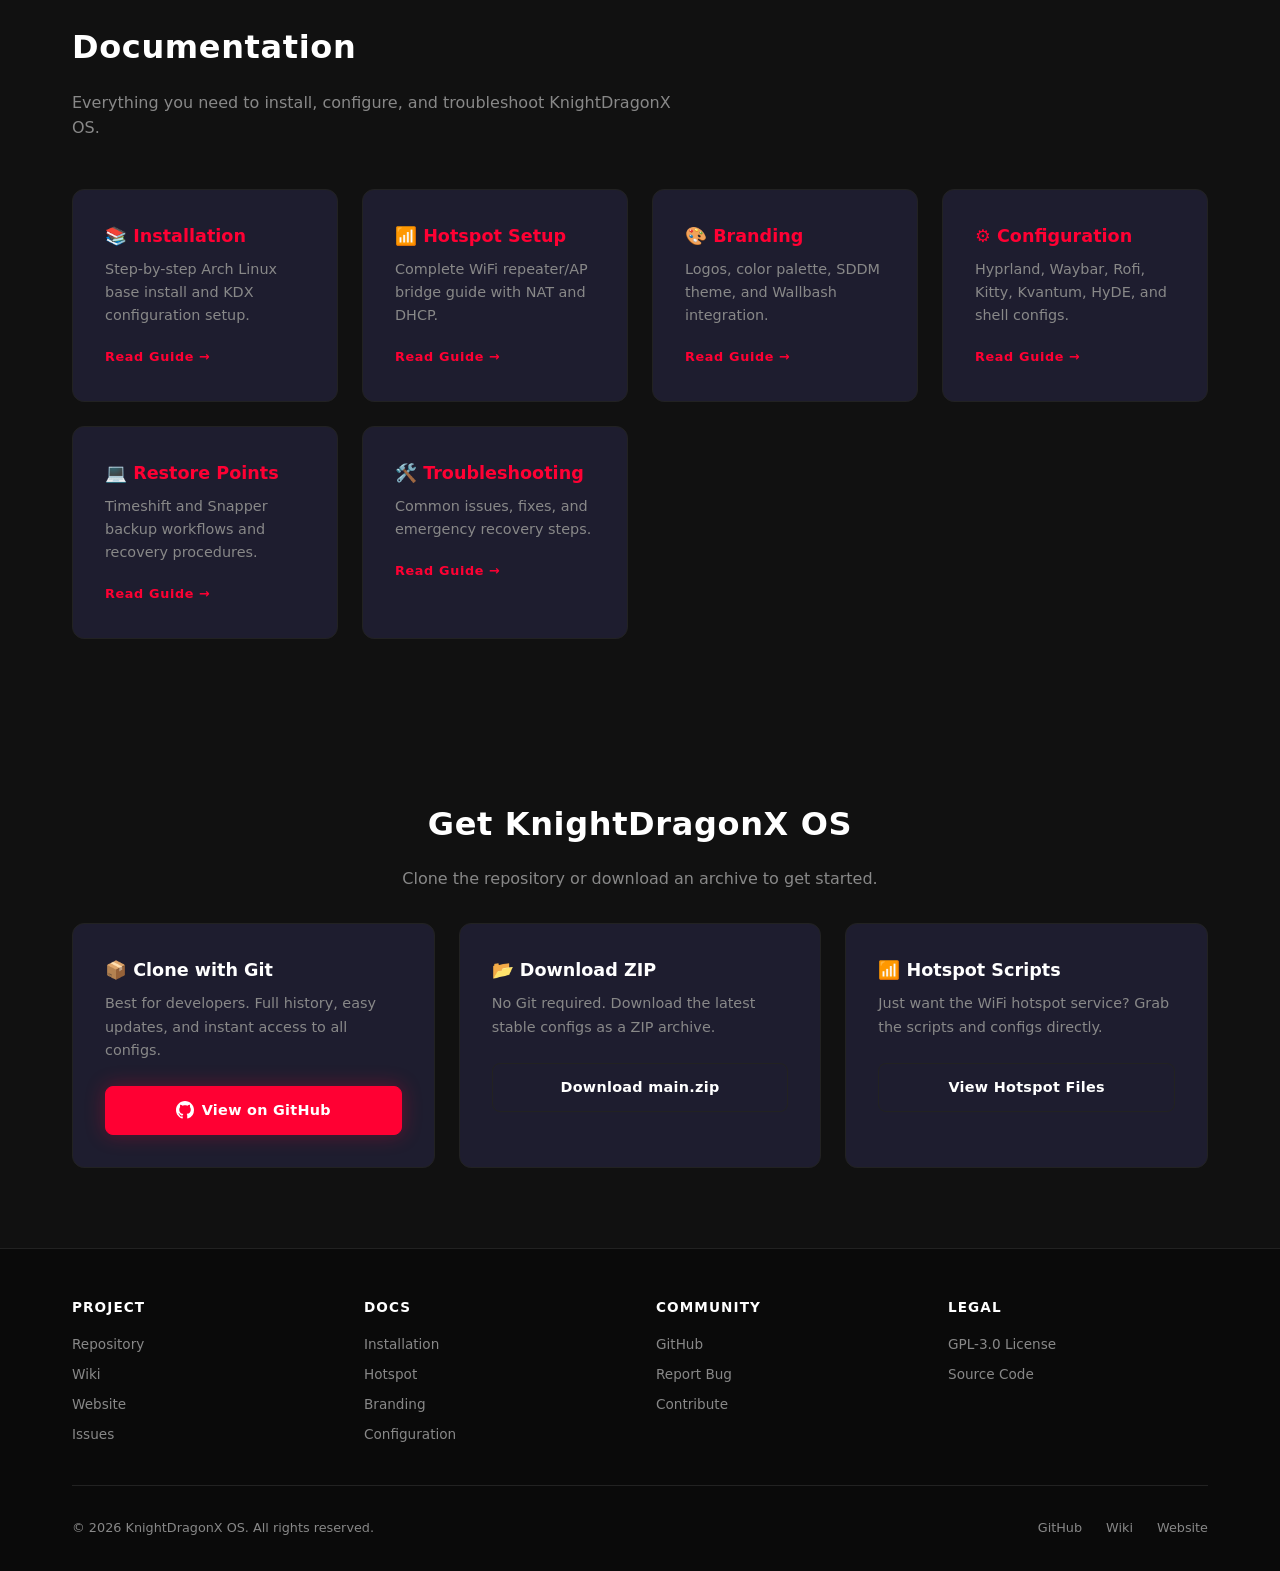
==== commit 46ab4bdd: "feat: major website improvements — requirements, shortcuts, download CTA, mobile menu - Add System R" ====
--- a/index.html
+++ b/index.html
@@ -246,9 +246,102 @@
     @media (max-width: 768px) {
       .container { padding: 0 1.5rem; }
       nav .nav-links { display: none; }
+      nav .nav-links.mobile-open {
+        display: flex; flex-direction: column; position: absolute;
+        top: 64px; left: 0; right: 0; background: rgba(17,17,17,0.95);
+        backdrop-filter: blur(12px); border-bottom: 1px solid var(--border);
+        padding: 1rem 2rem; gap: 1rem;
+      }
+      nav .nav-links.mobile-open a { padding: 0.5rem 0; }
+      .hamburger { display: flex !important; }
       #hero h1 { font-size: 2rem; }
       section { padding: 3rem 0; }
     }
+    .hamburger {
+      display: none; flex-direction: column; gap: 5px; cursor: pointer;
+      background: none; border: none; padding: 0.5rem;
+    }
+    .hamburger span {
+      width: 24px; height: 2px; background: var(--text); transition: all 0.3s;
+    }
+    .hamburger.open span:nth-child(1) { transform: rotate(45deg) translate(5px, 5px); }
+    .hamburger.open span:nth-child(2) { opacity: 0; }
+    .hamburger.open span:nth-child(3) { transform: rotate(-45deg) translate(5px, -5px); }
+
+    /* REQUIREMENTS */
+    #requirements { background: var(--bg); }
+    #requirements .req-grid {
+      display: grid; grid-template-columns: repeat(auto-fit, minmax(220px, 1fr));
+      gap: 1.5rem;
+    }
+    #requirements .req-card {
+      background: var(--bg2); border: 1px solid var(--border); border-radius: 12px;
+      padding: 1.5rem; text-align: center; transition: all 0.3s;
+    }
+    #requirements .req-card:hover { border-color: var(--red); transform: translateY(-4px); }
+    #requirements .req-icon { font-size: 2rem; margin-bottom: 0.75rem; }
+    #requirements .req-card h3 { font-size: 0.95rem; margin-bottom: 0.25rem; }
+    #requirements .req-card p { font-size: 0.8rem; color: var(--muted); }
+    #requirements .req-card .req-spec { color: var(--orange); font-weight: 600; font-size: 0.85rem; margin-top: 0.5rem; }
+
+    /* SHORTCUTS */
+    #shortcuts { background: var(--bg2); }
+    #shortcuts .shortcuts-grid {
+      display: grid; grid-template-columns: repeat(auto-fit, minmax(280px, 1fr));
+      gap: 1.5rem;
+    }
+    #shortcuts .shortcut-item {
+      display: flex; align-items: center; gap: 1rem;
+      background: var(--bg); border: 1px solid var(--border); border-radius: 10px;
+      padding: 1rem 1.5rem; transition: all 0.2s;
+    }
+    #shortcuts .shortcut-item:hover { border-color: var(--red); }
+    #shortcuts .shortcut-keys {
+      display: flex; gap: 0.4rem; flex-shrink: 0;
+    }
+    #shortcuts .key {
+      background: var(--bg2); border: 1px solid var(--border); border-radius: 6px;
+      padding: 0.3rem 0.6rem; font-family: var(--mono); font-size: 0.75rem;
+      color: var(--text); font-weight: 600; min-width: 28px; text-align: center;
+    }
+    #shortcuts .key.primary { background: var(--red); border-color: var(--red); color: #fff; }
+    #shortcuts .shortcut-desc { font-size: 0.85rem; color: var(--muted); }
+
+    /* DOWNLOAD */
+    #download { background: var(--bg); text-align: center; }
+    #download .download-cards {
+      display: grid; grid-template-columns: repeat(auto-fit, minmax(260px, 1fr));
+      gap: 1.5rem; margin-top: 2rem;
+    }
+    #download .download-card {
+      background: var(--bg2); border: 1px solid var(--border); border-radius: 12px;
+      padding: 2rem; transition: all 0.3s; text-align: left;
+    }
+    #download .download-card:hover { border-color: var(--red); transform: translateY(-4px); }
+    #download .download-card h3 { font-size: 1.1rem; margin-bottom: 0.5rem; }
+    #download .download-card p { color: var(--muted); font-size: 0.9rem; margin-bottom: 1.5rem; }
+    #download .download-card .btn { width: 100%; justify-content: center; }
+
+    /* GALLERY IMPROVEMENTS */
+    #gallery .gallery-item {
+      border-radius: 12px; overflow: hidden; border: 1px solid var(--border);
+      background: var(--bg); transition: all 0.3s; position: relative;
+    }
+    #gallery .gallery-item:hover { border-color: var(--red); transform: scale(1.02); }
+    #gallery .gallery-img {
+      width: 100%; height: 220px; object-fit: cover; display: block;
+      background: linear-gradient(135deg, var(--bg2) 0%, var(--border) 100%);
+    }
+    #gallery .gallery-img-fallback {
+      width: 100%; height: 220px; display: flex; align-items: center; justify-content: center;
+      background: linear-gradient(135deg, var(--bg2) 0%, rgba(255,0,51,0.05) 100%);
+      color: var(--muted); font-size: 3rem; border-bottom: 1px solid var(--border);
+    }
+    #gallery .gallery-caption {
+      padding: 1rem 1.5rem; font-size: 0.85rem; color: var(--muted);
+      border-top: 1px solid var(--border);
+    }
+    #gallery .gallery-caption strong { color: var(--text); display: block; margin-bottom: 0.25rem; }
   </style>
 </head>
 <body>
@@ -264,9 +357,14 @@
         <a href="#features">Features</a>
         <a href="#gallery">Gallery</a>
         <a href="#tech">Tech</a>
+        <a href="#requirements">Requirements</a>
+        <a href="#shortcuts">Shortcuts</a>
         <a href="#quickstart">Quick Start</a>
         <a href="#docs">Docs</a>
       </div>
+      <button class="hamburger" onclick="toggleMenu()" aria-label="Menu">
+        <span></span><span></span><span></span>
+      </button>
       <div class="nav-cta">
         <a href="https://github.com/KSitharanimsara/knightdragonx-os" class="btn btn-secondary" style="padding:0.5rem 1rem; font-size:0.8rem;">GitHub</a>
         <a href="https://github.com/KSitharanimsara/knightdragonx-os/wiki" class="btn btn-primary" style="padding:0.5rem 1rem; font-size:0.8rem;">Wiki</a>
@@ -291,6 +389,7 @@
         <span class="badge">SDDM Corners</span>
         <span class="badge">WiFi Hotspot</span>
         <span class="badge">Wallbash</span>
+        <span class="badge highlight" style="border-color:var(--orange);color:var(--orange);">Stable: 2026-07-26</span>
         <span class="badge">GPL-3.0</span>
       </div>
     </div>
@@ -344,27 +443,33 @@
       <p class="section-subtitle">A preview of the KnightDragonX OS desktop experience.</p>
       <div class="gallery-grid">
         <div class="gallery-item">
-          <img src="configs/sddm/corners-theme/kdx_logo.jpg" alt="SDDM Login Screen" class="gallery-img" loading="lazy" onerror="this.style.display='none'">
+          <img src="configs/sddm/corners-theme/kdx_logo.jpg" alt="SDDM Login Screen" class="gallery-img" loading="lazy" onerror="this.style.display='none'; this.nextElementSibling.style.display='flex';">
+          <div class="gallery-img-fallback" style="display:none;">&#x1F3AE;</div>
           <div class="gallery-caption"><strong>SDDM Login</strong>Corners theme with KDX branding</div>
         </div>
         <div class="gallery-item">
-          <img src="branding/wallpaper.png" alt="KDX Wallpaper" class="gallery-img" loading="lazy">
+          <img src="branding/wallpaper.png" alt="KDX Wallpaper" class="gallery-img" loading="lazy" onerror="this.style.display='none'; this.nextElementSibling.style.display='flex';">
+          <div class="gallery-img-fallback" style="display:none;">&#x1F3A8;</div>
           <div class="gallery-caption"><strong>Wallpaper</strong>Official KnightDragonX desktop background</div>
         </div>
         <div class="gallery-item">
-          <img src="configs/hyde/rofi/assets/launchpad.png" alt="Rofi Launcher" class="gallery-img" loading="lazy">
+          <img src="configs/hyde/rofi/assets/launchpad.png" alt="Rofi Launcher" class="gallery-img" loading="lazy" onerror="this.style.display='none'; this.nextElementSibling.style.display='flex';">
+          <div class="gallery-img-fallback" style="display:none;">&#x2328;&#xFE0F;</div>
           <div class="gallery-caption"><strong>Rofi Launcher</strong>KDX red accent theme</div>
         </div>
         <div class="gallery-item">
-          <img src="configs/hyde/rofi/assets/style_1.png" alt="Rofi Style" class="gallery-img" loading="lazy" onerror="this.style.display='none'">
+          <img src="configs/hyde/rofi/assets/style_1.png" alt="Rofi Style" class="gallery-img" loading="lazy" onerror="this.style.display='none'; this.nextElementSibling.style.display='flex';">
+          <div class="gallery-img-fallback" style="display:none;">&#x1F50D;</div>
           <div class="gallery-caption"><strong>Rofi Theme</strong>Custom KDX styling</div>
         </div>
         <div class="gallery-item">
-          <img src="configs/hyde/rofi/assets/style_6.png" alt="Rofi Style 6" class="gallery-img" loading="lazy" onerror="this.style.display='none'">
+          <img src="configs/hyde/rofi/assets/style_6.png" alt="Rofi Style 6" class="gallery-img" loading="lazy" onerror="this.style.display='none'; this.nextElementSibling.style.display='flex';">
+          <div class="gallery-img-fallback" style="display:none;">&#x1F4FA;</div>
           <div class="gallery-caption"><strong>App Launcher</strong>Clean, minimal interface</div>
         </div>
         <div class="gallery-item">
-          <img src="configs/hyde/rofi/assets/notification.png" alt="Notification Style" class="gallery-img" loading="lazy" onerror="this.style.display='none'">
+          <img src="configs/hyde/rofi/assets/notification.png" alt="Notification Style" class="gallery-img" loading="lazy" onerror="this.style.display='none'; this.nextElementSibling.style.display='flex';">
+          <div class="gallery-img-fallback" style="display:none;">&#x1F514;</div>
           <div class="gallery-caption"><strong>Notifications</strong>SwayNC with KDX colors</div>
         </div>
       </div>
@@ -416,6 +521,151 @@
           <div class="tech-icon">&#x1F4E1;</div>
           <h3>Wallbash</h3>
           <p>Dynamic theming based on wallpaper</p>
+        </div>
+      </div>
+    </div>
+  </section>
+
+  <!-- SYSTEM REQUIREMENTS -->
+  <section id="requirements">
+    <div class="container">
+      <h2 class="section-title">System Requirements</h2>
+      <p class="section-subtitle">Minimum and recommended specs for running KnightDragonX OS.</p>
+      <div class="req-grid">
+        <div class="req-card">
+          <div class="req-icon">&#x1F4BB;</div>
+          <h3>OS</h3>
+          <p>Arch Linux or Arch-based distro</p>
+          <div class="req-spec">Rolling release</div>
+        </div>
+        <div class="req-card">
+          <div class="req-icon">&#x1F5A5;&#xFE0F;</div>
+          <h3>GPU</h3>
+          <p>AMD / Intel / NVIDIA</p>
+          <div class="req-spec">Mesa or nvidia-dkms</div>
+        </div>
+        <div class="req-card">
+          <div class="req-icon">&#x1F4BF;</div>
+          <h3>RAM</h3>
+          <p>Minimum for Hyprland + apps</p>
+          <div class="req-spec">4 GB min / 8 GB rec.</div>
+        </div>
+        <div class="req-card">
+          <div class="req-icon">&#x1F6E0;&#xFE0F;</div>
+          <h3>Storage</h3>
+          <p>Base system + configs + apps</p>
+          <div class="req-spec">30 GB min / 60 GB rec.</div>
+        </div>
+        <div class="req-card">
+          <div class="req-icon">&#x1F4F1;</div>
+          <h3>WiFi</h3>
+          <p>AP + managed concurrent mode</p>
+          <div class="req-spec">RTL8852BE tested</div>
+        </div>
+        <div class="req-card">
+          <div class="req-icon">&#x1F4E6;</div>
+          <h3>Boot</h3>
+          <p>UEFI recommended</p>
+          <div class="req-spec">64-bit x86_64</div>
+        </div>
+      </div>
+    </div>
+  </section>
+
+  <!-- KEYBOARD SHORTCUTS -->
+  <section id="shortcuts">
+    <div class="container">
+      <h2 class="section-title">Keyboard Shortcuts</h2>
+      <p class="section-subtitle">Essential keybindings for the KDX Hyprland desktop.</p>
+      <div class="shortcuts-grid">
+        <div class="shortcut-item">
+          <div class="shortcut-keys">
+            <span class="key primary">Super</span>
+            <span class="key">Q</span>
+          </div>
+          <div class="shortcut-desc">Open terminal (Kitty)</div>
+        </div>
+        <div class="shortcut-item">
+          <div class="shortcut-keys">
+            <span class="key primary">Super</span>
+            <span class="key">A</span>
+          </div>
+          <div class="shortcut-desc">Open application launcher (Rofi)</div>
+        </div>
+        <div class="shortcut-item">
+          <div class="shortcut-keys">
+            <span class="key primary">Super</span>
+            <span class="key">Tab</span>
+          </div>
+          <div class="shortcut-desc">Window switcher</div>
+        </div>
+        <div class="shortcut-item">
+          <div class="shortcut-keys">
+            <span class="key primary">Super</span>
+            <span class="key">Shift</span>
+            <span class="key">Q</span>
+          </div>
+          <div class="shortcut-desc">Close focused window</div>
+        </div>
+        <div class="shortcut-item">
+          <div class="shortcut-keys">
+            <span class="key primary">Super</span>
+            <span class="key">Shift</span>
+            <span class="key">R</span>
+          </div>
+          <div class="shortcut-desc">Reload Hyprland config</div>
+        </div>
+        <div class="shortcut-item">
+          <div class="shortcut-keys">
+            <span class="key primary">Super</span>
+            <span class="key">L</span>
+          </div>
+          <div class="shortcut-desc">Lock screen (Hyprlock)</div>
+        </div>
+        <div class="shortcut-item">
+          <div class="shortcut-keys">
+            <span class="key primary">Super</span>
+            <span class="key">Shift</span>
+            <span class="key">E</span>
+          </div>
+          <div class="shortcut-desc">Open file manager (Dolphin)</div>
+        </div>
+        <div class="shortcut-item">
+          <div class="shortcut-keys">
+            <span class="key primary">Super</span>
+            <span class="key">V</span>
+          </div>
+          <div class="shortcut-desc">Open clipboard manager</div>
+        </div>
+        <div class="shortcut-item">
+          <div class="shortcut-keys">
+            <span class="key primary">Super</span>
+            <span class="key">Space</span>
+          </div>
+          <div class="shortcut-desc">Toggle floating / tiling</div>
+        </div>
+        <div class="shortcut-item">
+          <div class="shortcut-keys">
+            <span class="key primary">Super</span>
+            <span class="key">1-9</span>
+          </div>
+          <div class="shortcut-desc">Switch workspace</div>
+        </div>
+        <div class="shortcut-item">
+          <div class="shortcut-keys">
+            <span class="key primary">Super</span>
+            <span class="key">Shift</span>
+            <span class="key">1-9</span>
+          </div>
+          <div class="shortcut-desc">Move window to workspace</div>
+        </div>
+        <div class="shortcut-item">
+          <div class="shortcut-keys">
+            <span class="key primary">Super</span>
+            <span class="key">Alt</span>
+            <span class="key">G</span>
+          </div>
+          <div class="shortcut-desc">Toggle gaming workflow</div>
         </div>
       </div>
     </div>
@@ -541,6 +791,38 @@
     </div>
   </section>
 
+  <!-- DOWNLOAD / GET CONFIGS -->
+  <section id="download">
+    <div class="container">
+      <h2 class="section-title">Get KnightDragonX OS</h2>
+      <p class="section-subtitle" style="margin:0 auto 2rem;">Clone the repository or download an archive to get started.</p>
+      <div class="download-cards">
+        <div class="download-card">
+          <h3>&#x1F4E6; Clone with Git</h3>
+          <p>Best for developers. Full history, easy updates, and instant access to all configs.</p>
+          <a href="https://github.com/KSitharanimsara/knightdragonx-os" class="btn btn-primary">
+            <svg width="18" height="18" viewBox="0 0 24 24" fill="currentColor"><path d="M12 0C5.37 0 0 5.37 0 12c0 5.31 3.435 9.795 8.205 11.385.6.105.825-.255.825-.57 0-.285-.015-1.23-.015-2.235-3.015.555-3.795-.735-4.035-1.41-.135-.345-.72-1.41-1.23-1.695-.42-.225-1.02-.78-.015-.795.945-.015 1.62.87 1.845 1.23 1.08 1.815 2.805 1.305 3.495.99.105-.78.42-1.305.765-1.605-2.67-.3-5.46-1.335-5.46-5.925 0-1.305.465-2.385 1.23-3.225-.12-.3-.54-1.53.12-3.18 0 0 1.005-.315 3.3 1.23.96-.27 1.98-.405 3-.405s2.04.135 3 .405c2.295-1.56 3.3-1.23 3.3-1.23.66 1.65.24 2.88.12 3.18.765.84 1.23 1.905 1.23 3.225 0 4.605-2.805 5.625-5.475 5.925.435.375.81 1.095.81 2.22 0 1.605-.015 2.895-.015 3.3 0 .315.225.69.825.57A12.02 12.02 0 0024 12c0-6.63-5.37-12-12-12z"/></svg>
+            View on GitHub
+          </a>
+        </div>
+        <div class="download-card">
+          <h3>&#x1F4C2; Download ZIP</h3>
+          <p>No Git required. Download the latest stable configs as a ZIP archive.</p>
+          <a href="https://github.com/KSitharanimsara/knightdragonx-os/archive/refs/heads/main.zip" class="btn btn-secondary">
+            Download main.zip
+          </a>
+        </div>
+        <div class="download-card">
+          <h3>&#x1F4F6; Hotspot Scripts</h3>
+          <p>Just want the WiFi hotspot service? Grab the scripts and configs directly.</p>
+          <a href="https://github.com/KSitharanimsara/knightdragonx-os/tree/main/scripts/hotspot" class="btn btn-secondary">
+            View Hotspot Files
+          </a>
+        </div>
+      </div>
+    </div>
+  </section>
+
   <!-- FOOTER -->
   <footer>
     <div class="container">
@@ -591,8 +873,20 @@
         setTimeout(() => btn.textContent = 'Copy', 2000);
       });
     }
+    function toggleMenu() {
+      const links = document.querySelector('.nav-links');
+      const hamburger = document.querySelector('.hamburger');
+      links.classList.toggle('mobile-open');
+      hamburger.classList.toggle('open');
+    }
     document.querySelectorAll('nav .nav-links a').forEach(link => {
       link.addEventListener('click', () => {
+        const links = document.querySelector('.nav-links');
+        const hamburger = document.querySelector('.hamburger');
+        if (links.classList.contains('mobile-open')) {
+          links.classList.remove('mobile-open');
+          hamburger.classList.remove('open');
+        }
         document.querySelector(link.getAttribute('href')).scrollIntoView({ behavior: 'smooth' });
       });
     });
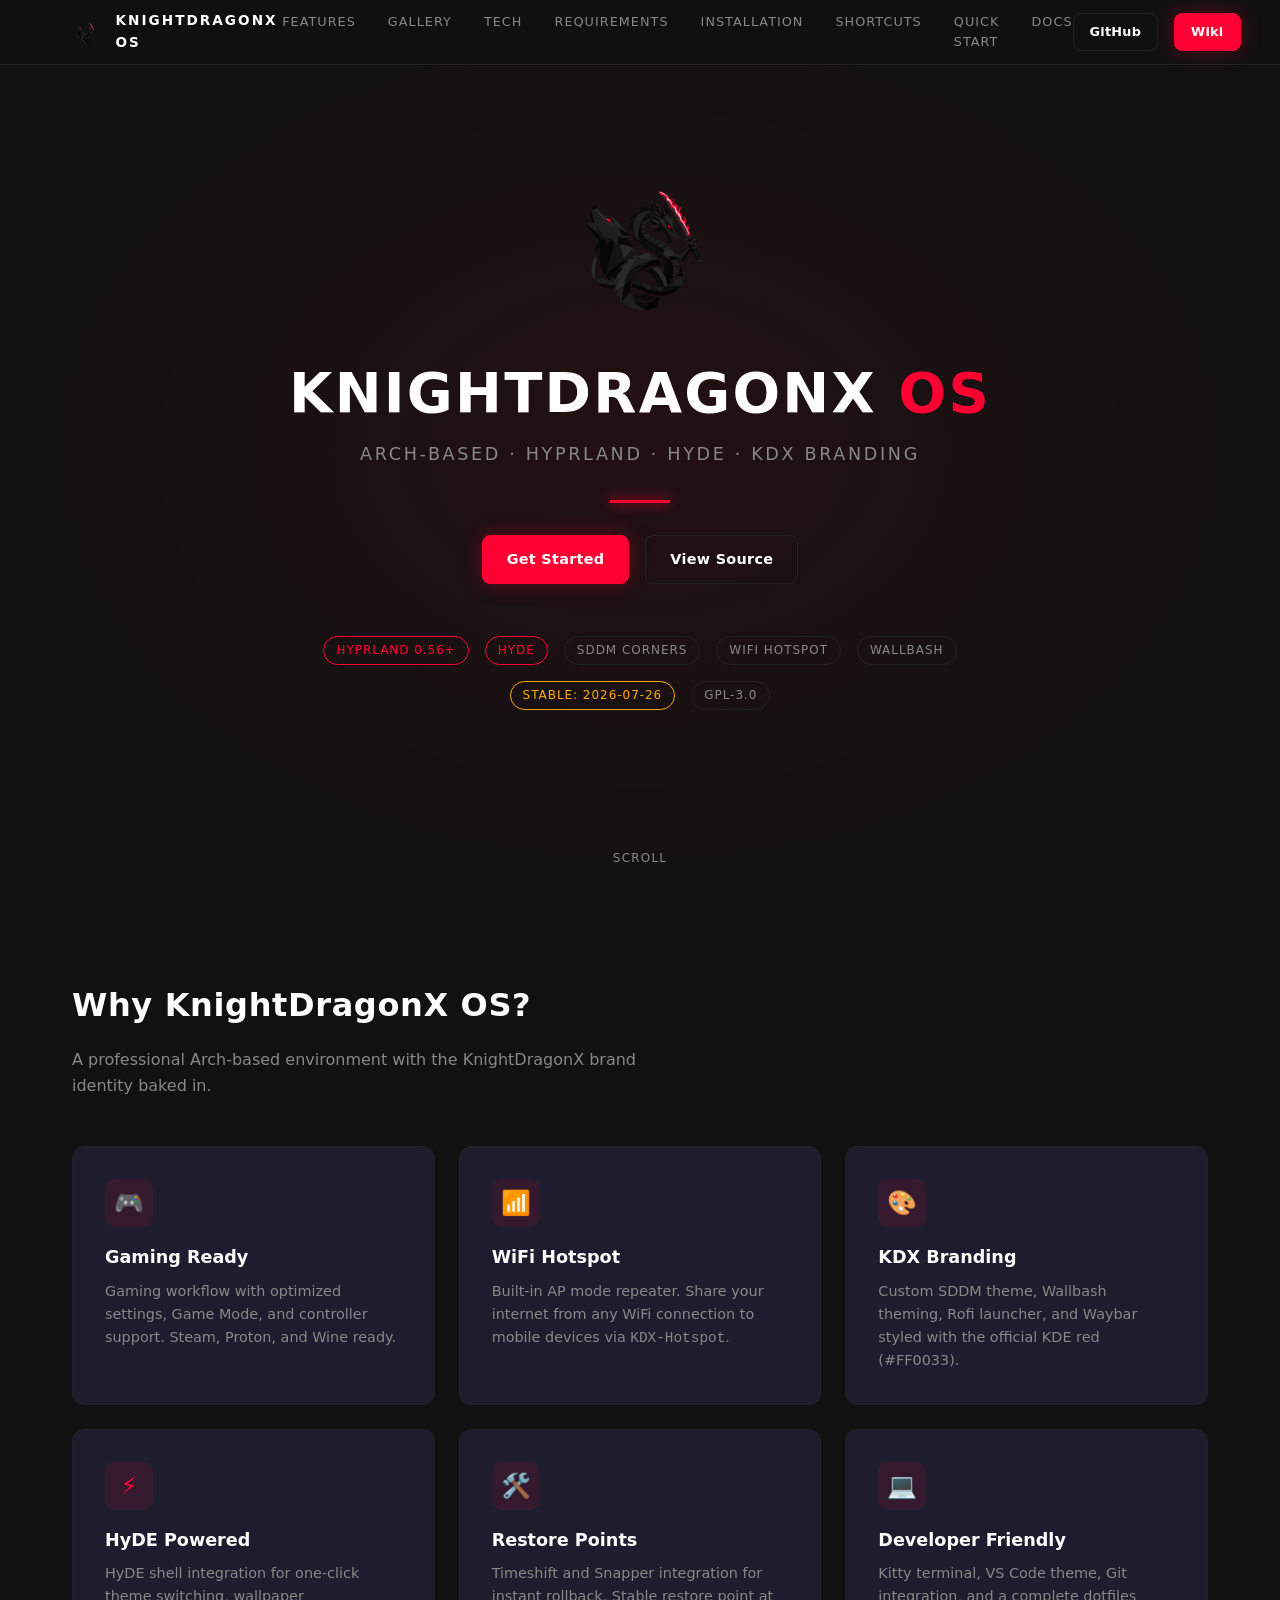
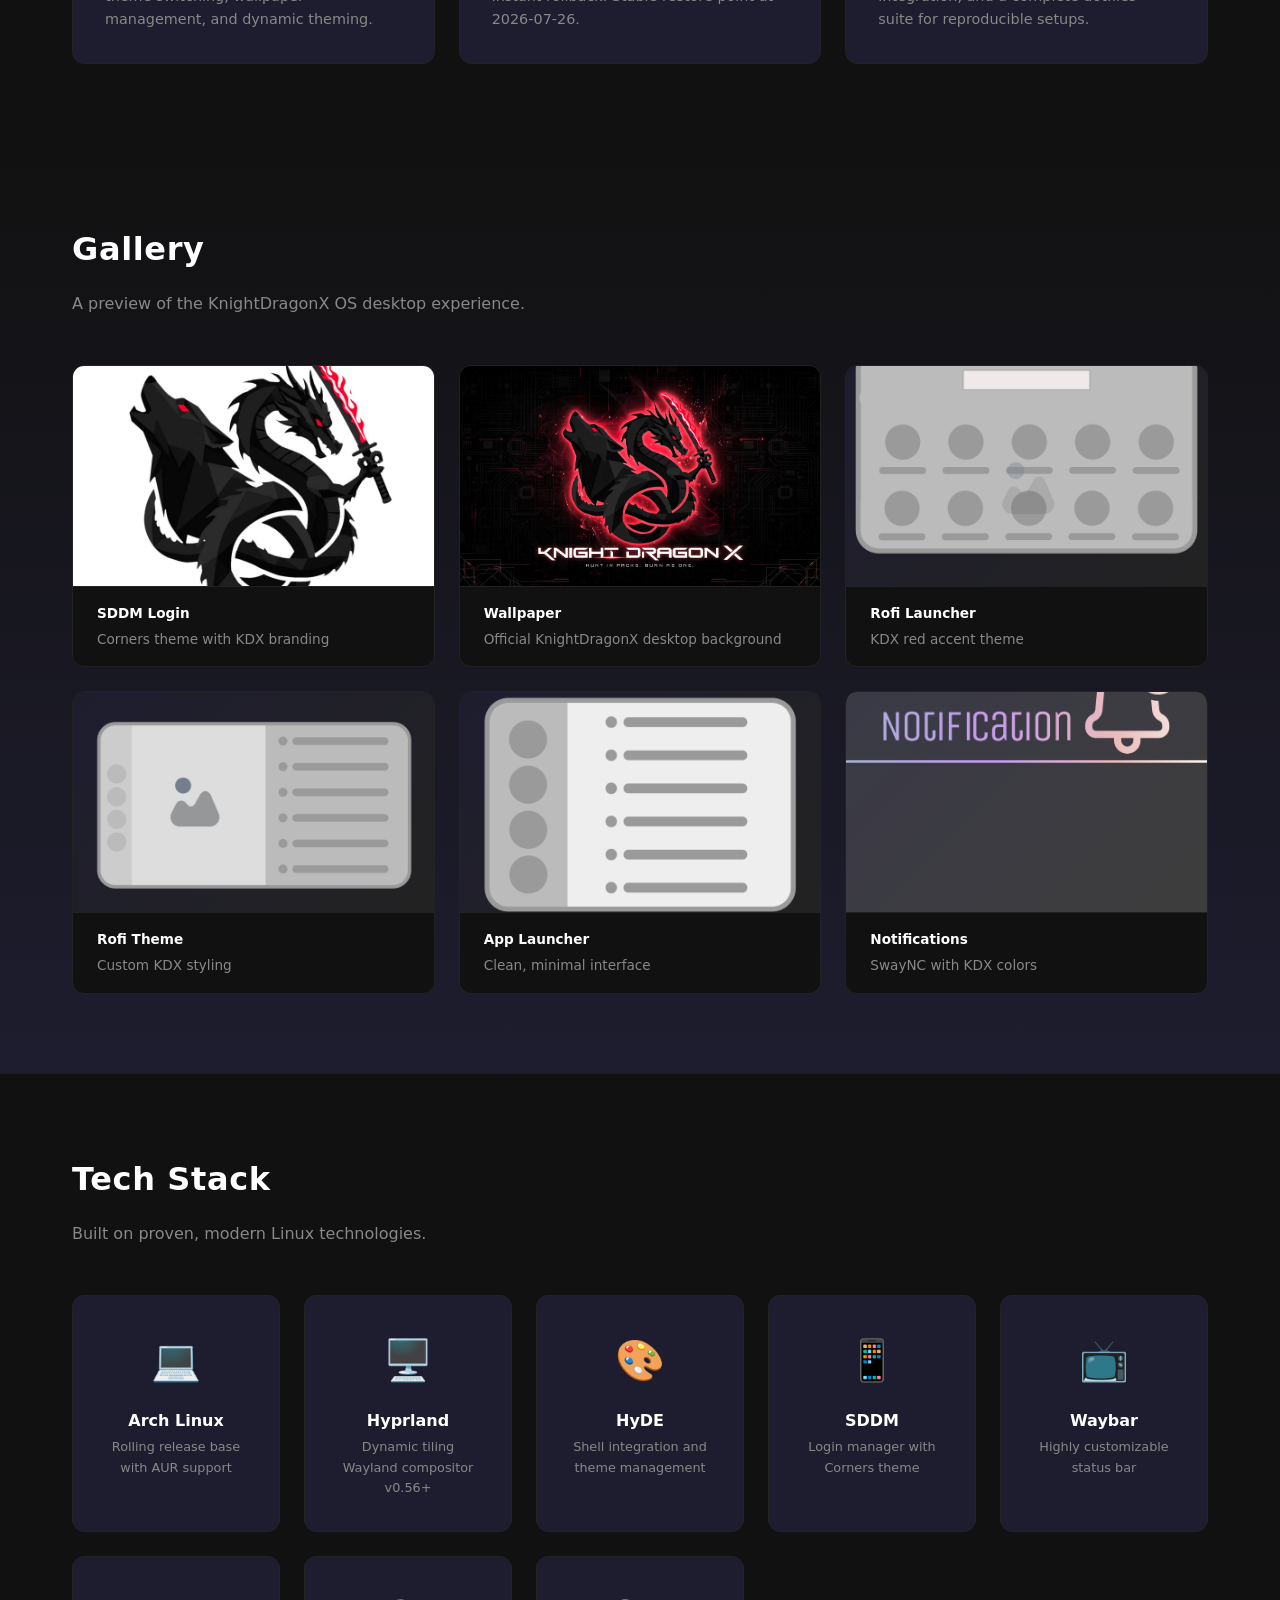
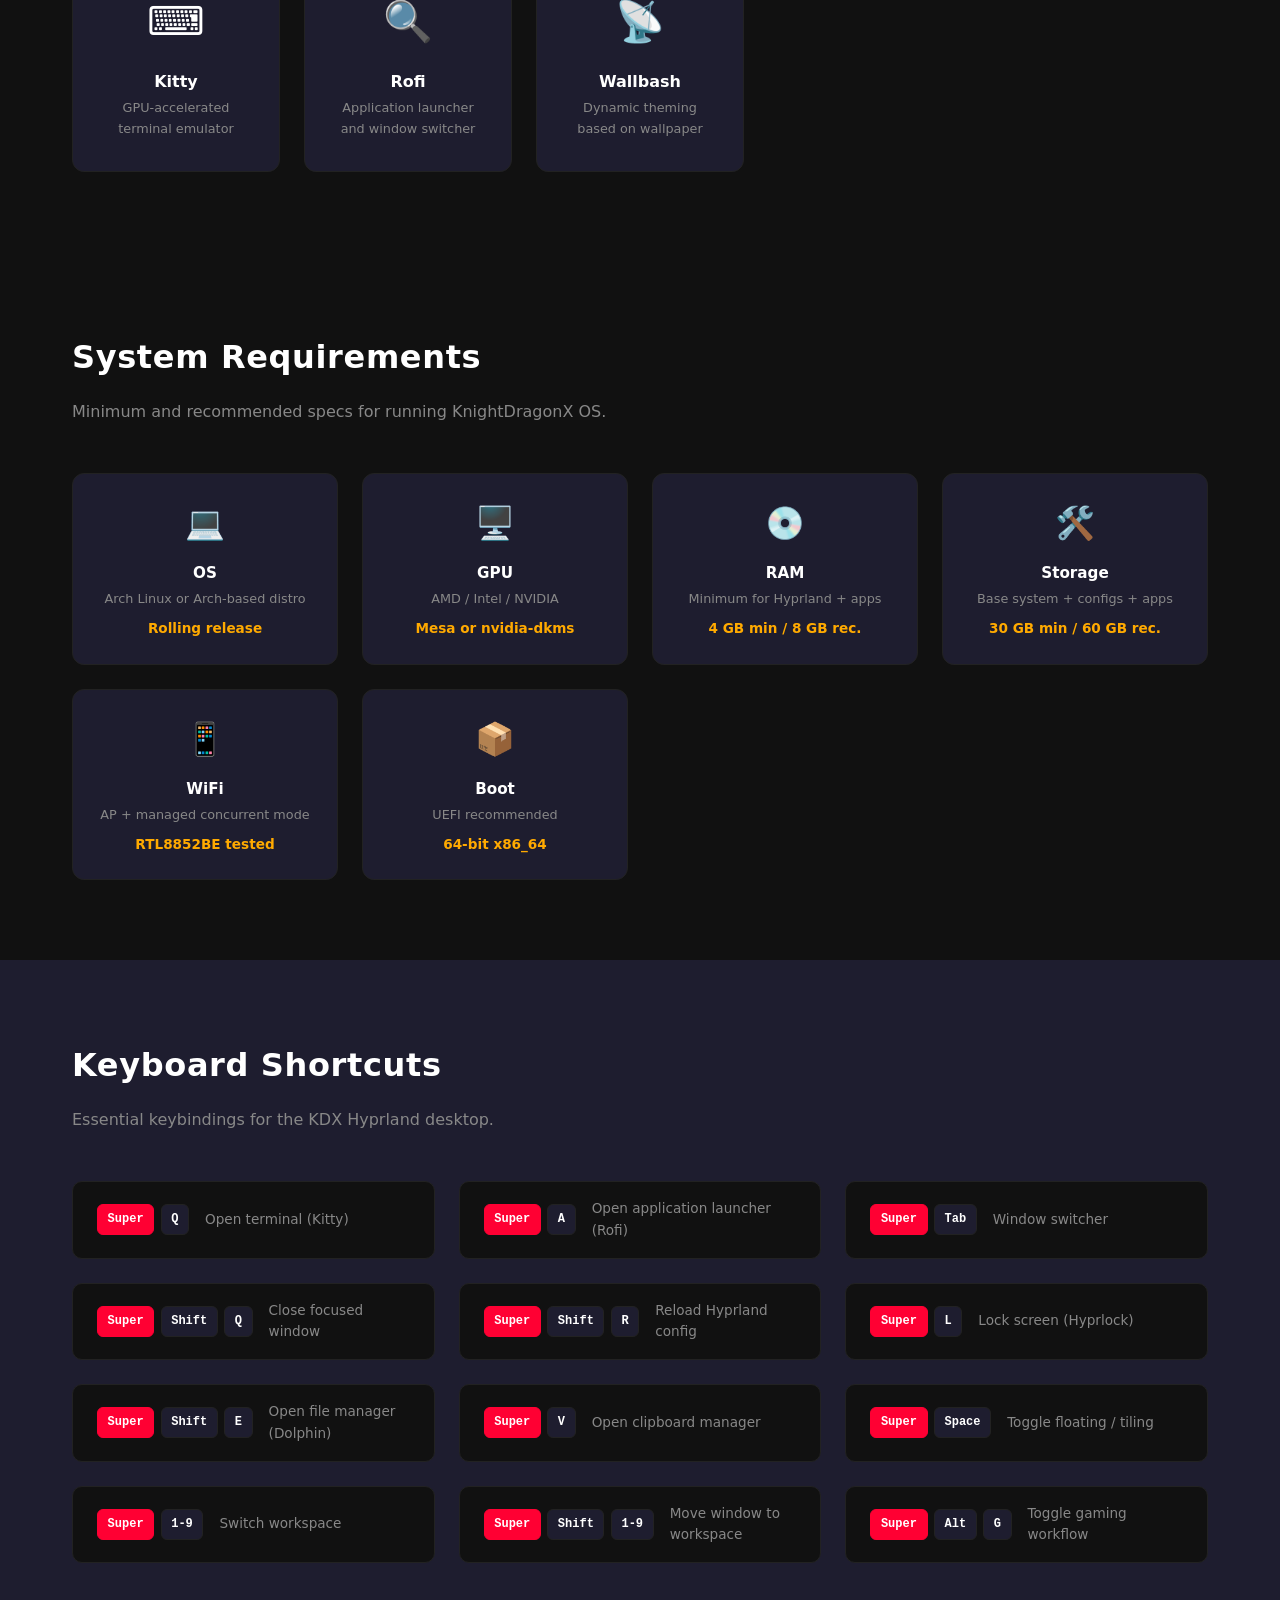
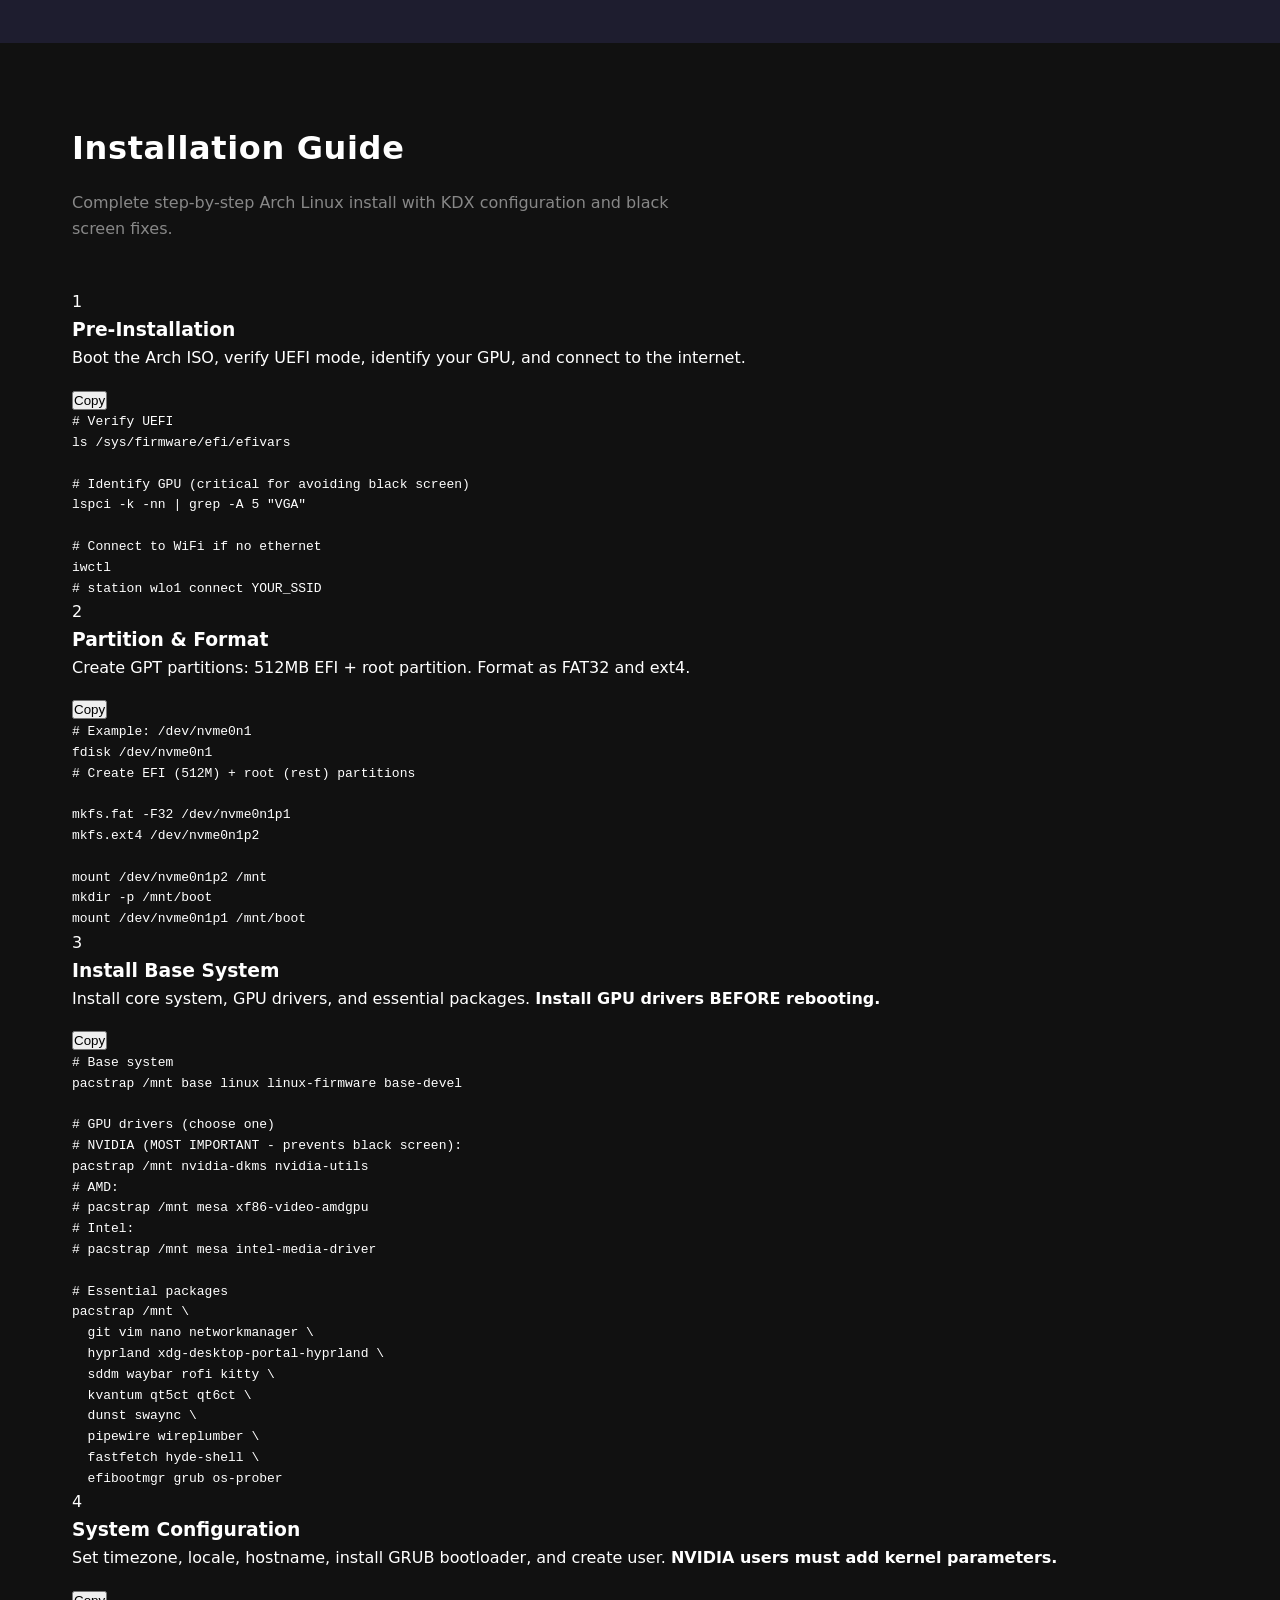
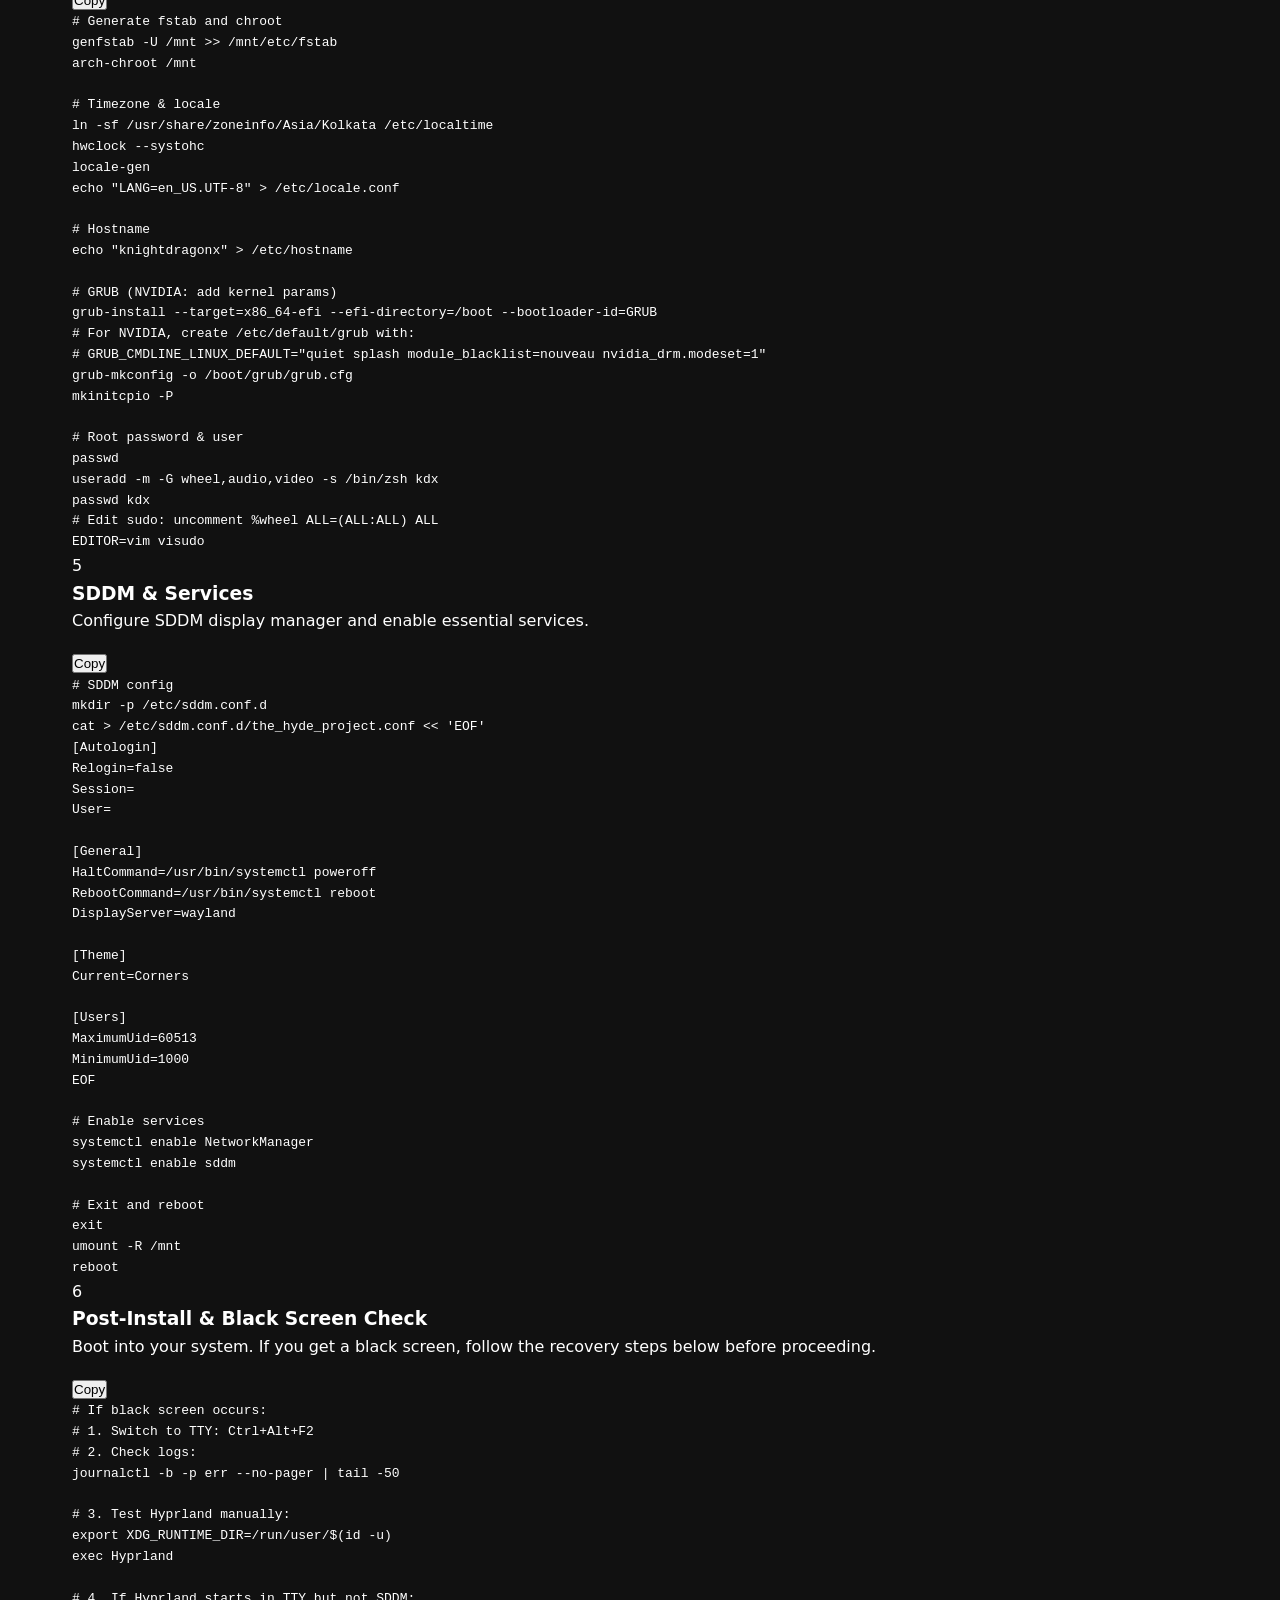
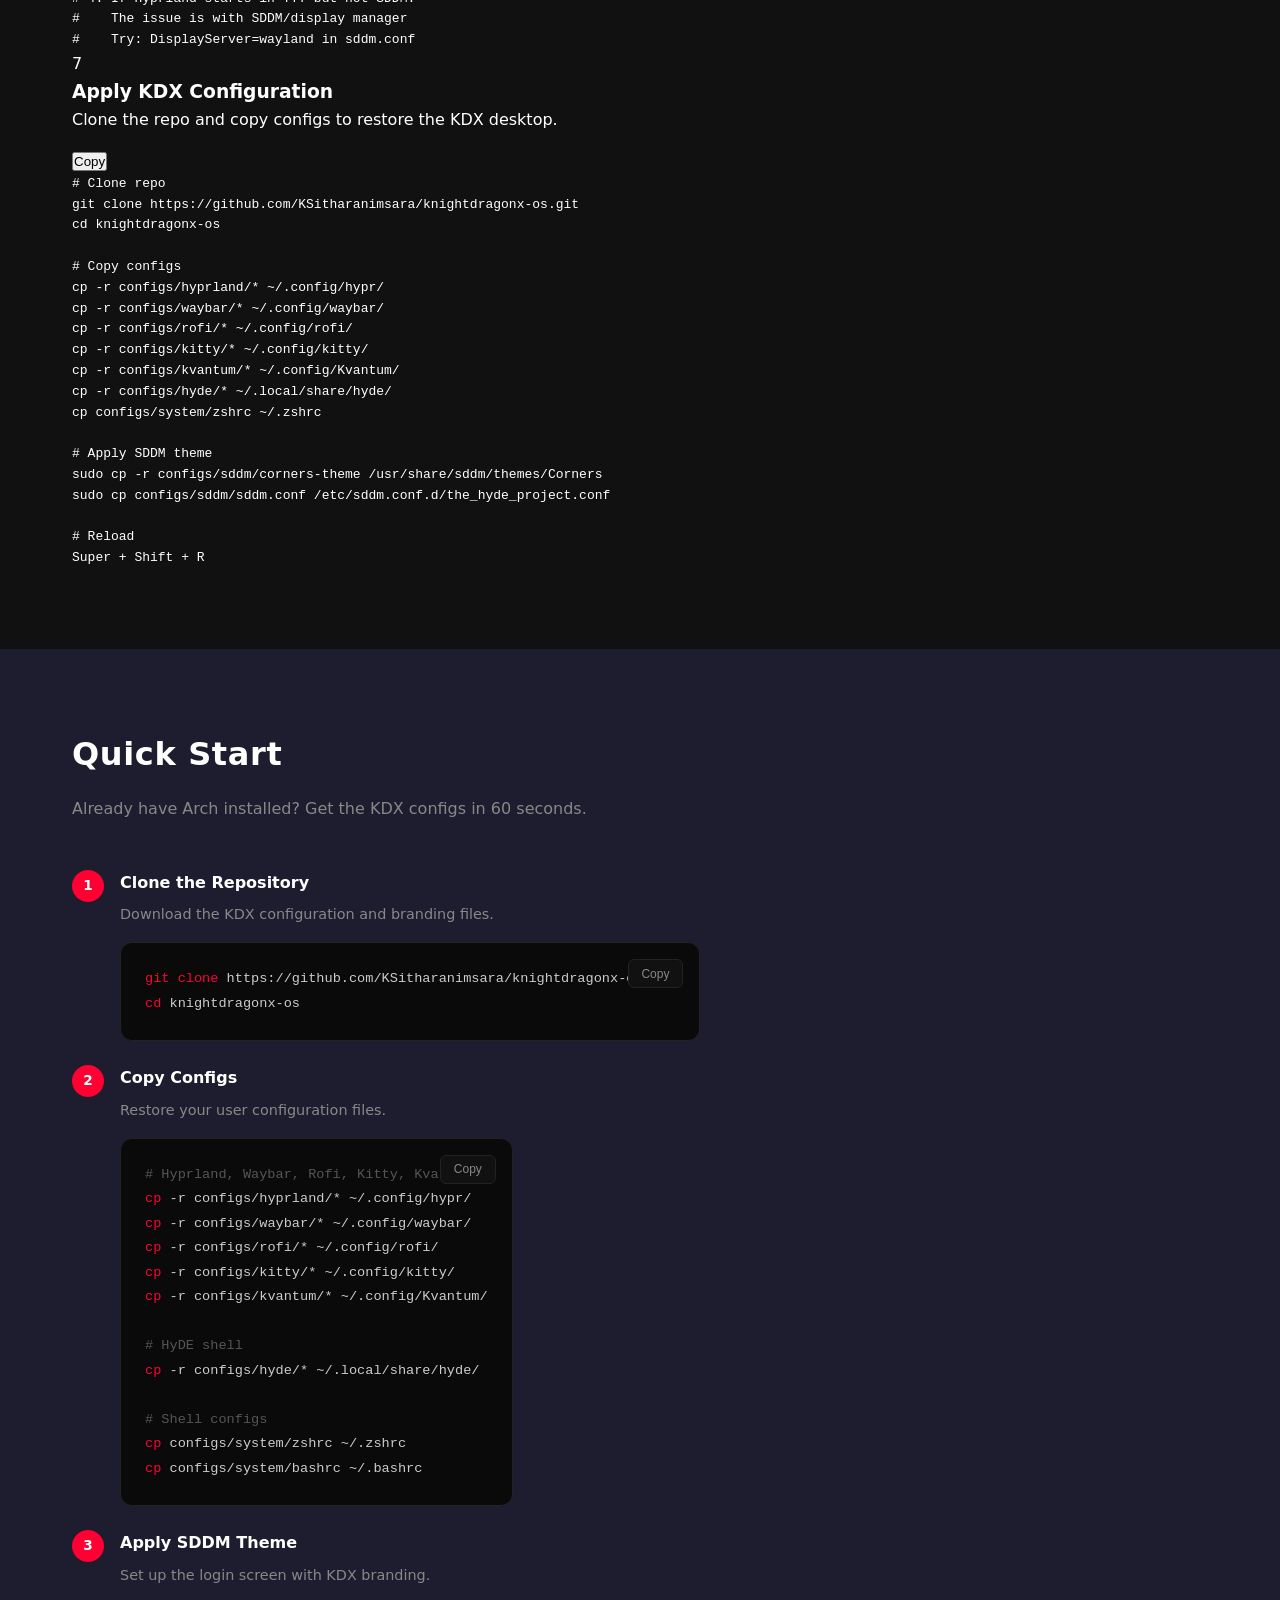
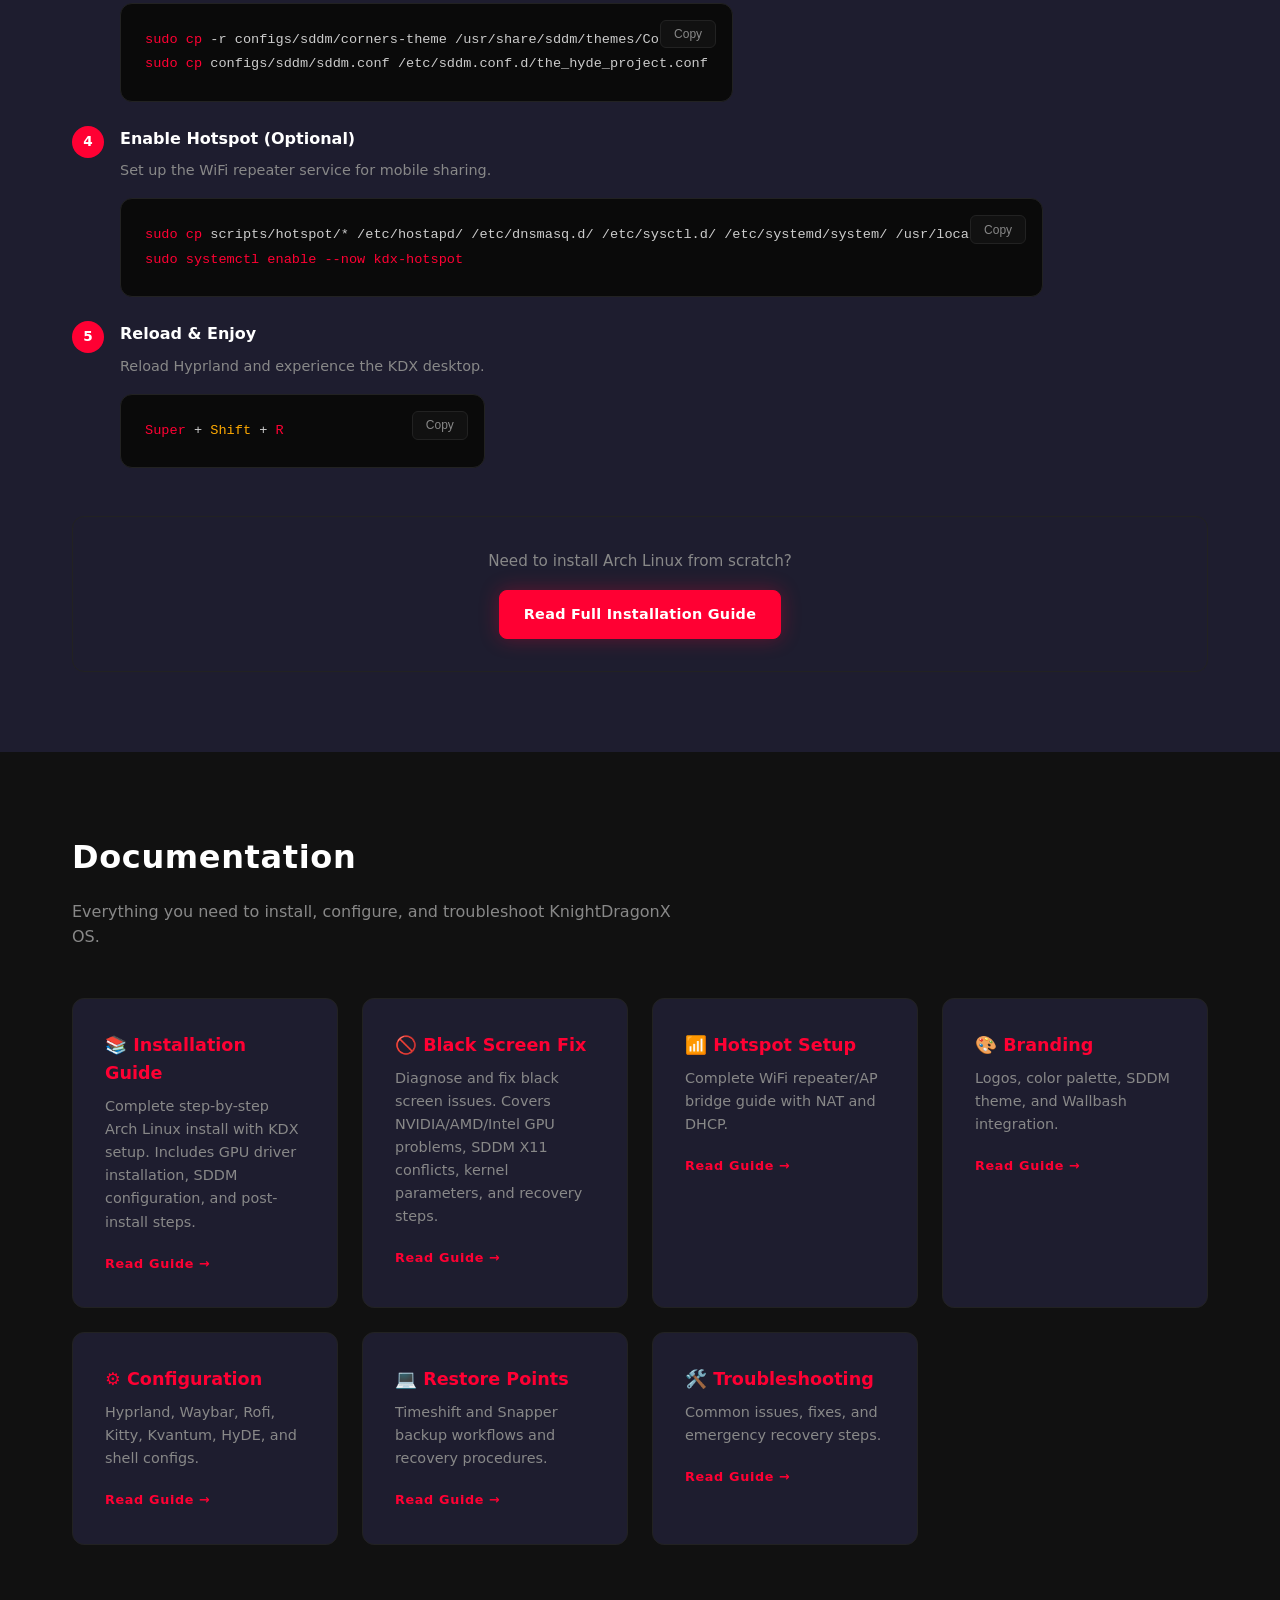
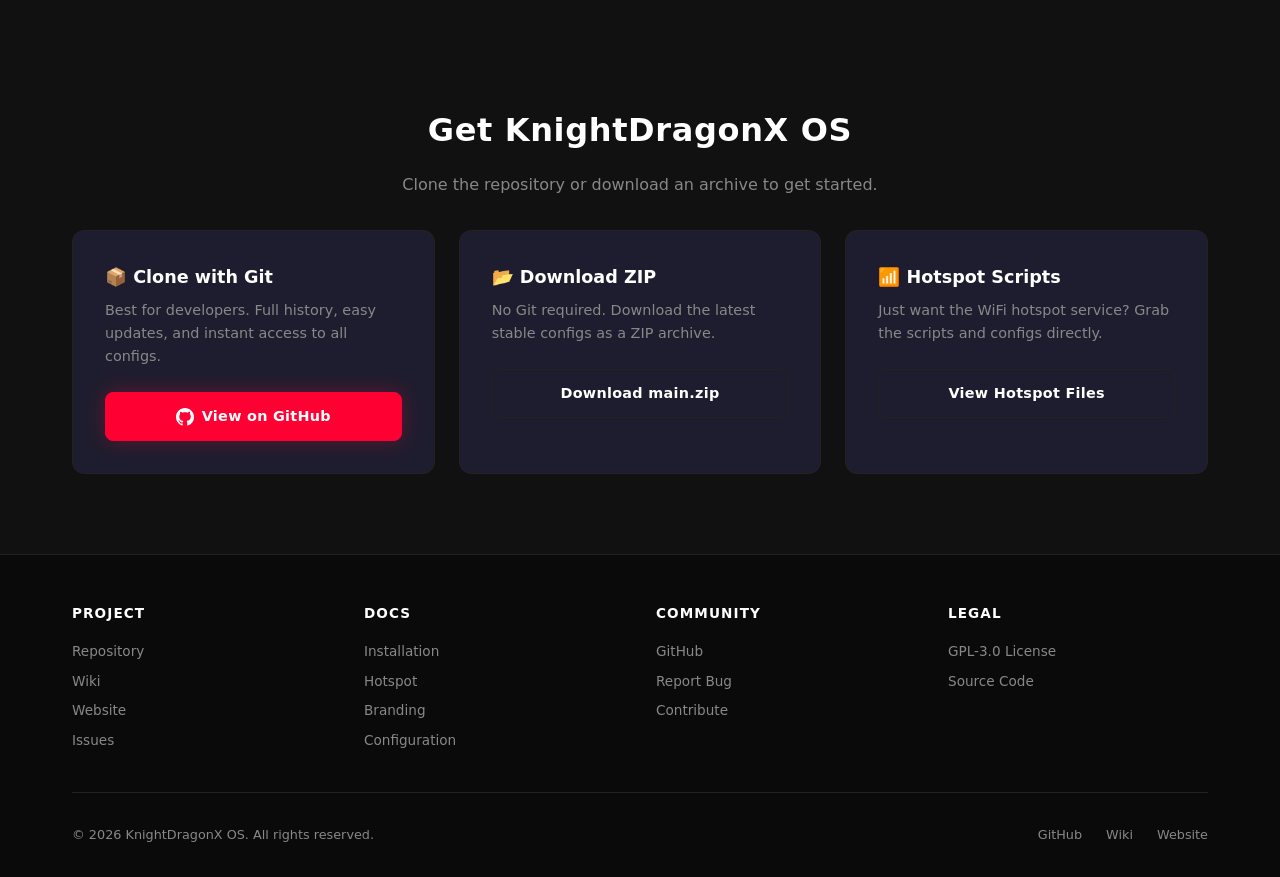
==== commit b1f5a742: "feat: add black screen troubleshooting, expand installation guide, update website - Add restore-poin" ====
--- a/index.html
+++ b/index.html
@@ -358,6 +358,7 @@
         <a href="#gallery">Gallery</a>
         <a href="#tech">Tech</a>
         <a href="#requirements">Requirements</a>
+        <a href="#install">Installation</a>
         <a href="#shortcuts">Shortcuts</a>
         <a href="#quickstart">Quick Start</a>
         <a href="#docs">Docs</a>
@@ -671,11 +672,217 @@
     </div>
   </section>
 
+  <!-- INSTALLATION GUIDE -->
+  <section id="install">
+    <div class="container">
+      <h2 class="section-title">Installation Guide</h2>
+      <p class="section-subtitle">Complete step-by-step Arch Linux install with KDX configuration and black screen fixes.</p>
+      <div class="steps">
+        <div class="step">
+          <div class="step-num">1</div>
+          <div class="step-content">
+            <h3>Pre-Installation</h3>
+            <p>Boot the Arch ISO, verify UEFI mode, identify your GPU, and connect to the internet.</p>
+            <div class="code-block" style="margin-top:1rem;">
+              <button class="copy-btn" onclick="copyCode(this)">Copy</button>
+              <pre><span class="comment"># Verify UEFI</span>
+ls /sys/firmware/efi/efivars
+
+<span class="comment"># Identify GPU (critical for avoiding black screen)</span>
+lspci -k -nn | grep -A 5 "VGA"
+
+<span class="comment"># Connect to WiFi if no ethernet</span>
+iwctl
+<span class="comment"># station wlo1 connect YOUR_SSID</span></pre>
+            </div>
+          </div>
+        </div>
+        <div class="step">
+          <div class="step-num">2</div>
+          <div class="step-content">
+            <h3>Partition & Format</h3>
+            <p>Create GPT partitions: 512MB EFI + root partition. Format as FAT32 and ext4.</p>
+            <div class="code-block" style="margin-top:1rem;">
+              <button class="copy-btn" onclick="copyCode(this)">Copy</button>
+              <pre><span class="comment"># Example: /dev/nvme0n1</span>
+fdisk /dev/nvme0n1
+<span class="comment"># Create EFI (512M) + root (rest) partitions</span>
+
+mkfs.fat -F32 /dev/nvme0n1p1
+mkfs.ext4 /dev/nvme0n1p2
+
+mount /dev/nvme0n1p2 /mnt
+mkdir -p /mnt/boot
+mount /dev/nvme0n1p1 /mnt/boot</pre>
+            </div>
+          </div>
+        </div>
+        <div class="step">
+          <div class="step-num">3</div>
+          <div class="step-content">
+            <h3>Install Base System</h3>
+            <p>Install core system, GPU drivers, and essential packages. <strong>Install GPU drivers BEFORE rebooting.</strong></p>
+            <div class="code-block" style="margin-top:1rem;">
+              <button class="copy-btn" onclick="copyCode(this)">Copy</button>
+              <pre><span class="comment"># Base system</span>
+pacstrap /mnt base linux linux-firmware base-devel
+
+<span class="comment"># GPU drivers (choose one)</span>
+<span class="comment"># NVIDIA (MOST IMPORTANT - prevents black screen):</span>
+pacstrap /mnt nvidia-dkms nvidia-utils
+<span class="comment"># AMD:</span>
+<span class="comment"># pacstrap /mnt mesa xf86-video-amdgpu</span>
+<span class="comment"># Intel:</span>
+<span class="comment"># pacstrap /mnt mesa intel-media-driver</span>
+
+<span class="comment"># Essential packages</span>
+pacstrap /mnt \
+  git vim nano networkmanager \
+  hyprland xdg-desktop-portal-hyprland \
+  sddm waybar rofi kitty \
+  kvantum qt5ct qt6ct \
+  dunst swaync \
+  pipewire wireplumber \
+  fastfetch hyde-shell \
+  efibootmgr grub os-prober</pre>
+            </div>
+          </div>
+        </div>
+        <div class="step">
+          <div class="step-num">4</div>
+          <div class="step-content">
+            <h3>System Configuration</h3>
+            <p>Set timezone, locale, hostname, install GRUB bootloader, and create user. <strong>NVIDIA users must add kernel parameters.</strong></p>
+            <div class="code-block" style="margin-top:1rem;">
+              <button class="copy-btn" onclick="copyCode(this)">Copy</button>
+              <pre><span class="comment"># Generate fstab and chroot</span>
+genfstab -U /mnt >> /mnt/etc/fstab
+arch-chroot /mnt
+
+<span class="comment"># Timezone & locale</span>
+ln -sf /usr/share/zoneinfo/Asia/Kolkata /etc/localtime
+hwclock --systohc
+locale-gen
+echo "LANG=en_US.UTF-8" > /etc/locale.conf
+
+<span class="comment"># Hostname</span>
+echo "knightdragonx" > /etc/hostname
+
+<span class="comment"># GRUB (NVIDIA: add kernel params)</span>
+grub-install --target=x86_64-efi --efi-directory=/boot --bootloader-id=GRUB
+<span class="comment"># For NVIDIA, create /etc/default/grub with:</span>
+<span class="comment"># GRUB_CMDLINE_LINUX_DEFAULT="quiet splash module_blacklist=nouveau nvidia_drm.modeset=1"</span>
+grub-mkconfig -o /boot/grub/grub.cfg
+mkinitcpio -P
+
+<span class="comment"># Root password & user</span>
+passwd
+useradd -m -G wheel,audio,video -s /bin/zsh kdx
+passwd kdx
+<span class="comment"># Edit sudo: uncomment %wheel ALL=(ALL:ALL) ALL</span>
+EDITOR=vim visudo</pre>
+            </div>
+          </div>
+        </div>
+        <div class="step">
+          <div class="step-num">5</div>
+          <div class="step-content">
+            <h3>SDDM & Services</h3>
+            <p>Configure SDDM display manager and enable essential services.</p>
+            <div class="code-block" style="margin-top:1rem;">
+              <button class="copy-btn" onclick="copyCode(this)">Copy</button>
+              <pre><span class="comment"># SDDM config</span>
+mkdir -p /etc/sddm.conf.d
+cat > /etc/sddm.conf.d/the_hyde_project.conf << 'EOF'
+[Autologin]
+Relogin=false
+Session=
+User=
+
+[General]
+HaltCommand=/usr/bin/systemctl poweroff
+RebootCommand=/usr/bin/systemctl reboot
+DisplayServer=wayland
+
+[Theme]
+Current=Corners
+
+[Users]
+MaximumUid=60513
+MinimumUid=1000
+EOF
+
+<span class="comment"># Enable services</span>
+systemctl enable NetworkManager
+systemctl enable sddm
+
+<span class="comment"># Exit and reboot</span>
+exit
+umount -R /mnt
+reboot</pre>
+            </div>
+          </div>
+        </div>
+        <div class="step">
+          <div class="step-num">6</div>
+          <div class="step-content">
+            <h3>Post-Install & Black Screen Check</h3>
+            <p>Boot into your system. If you get a black screen, follow the recovery steps below before proceeding.</p>
+            <div class="code-block" style="margin-top:1rem;">
+              <button class="copy-btn" onclick="copyCode(this)">Copy</button>
+              <pre><span class="comment"># If black screen occurs:</span>
+<span class="comment"># 1. Switch to TTY: Ctrl+Alt+F2</span>
+<span class="comment"># 2. Check logs:</span>
+journalctl -b -p err --no-pager | tail -50
+
+<span class="comment"># 3. Test Hyprland manually:</span>
+export XDG_RUNTIME_DIR=/run/user/$(id -u)
+exec Hyprland
+
+<span class="comment"># 4. If Hyprland starts in TTY but not SDDM:</span>
+<span class="comment">#    The issue is with SDDM/display manager</span>
+<span class="comment">#    Try: DisplayServer=wayland in sddm.conf</span></pre>
+            </div>
+          </div>
+        </div>
+        <div class="step">
+          <div class="step-num">7</div>
+          <div class="step-content">
+            <h3>Apply KDX Configuration</h3>
+            <p>Clone the repo and copy configs to restore the KDX desktop.</p>
+            <div class="code-block" style="margin-top:1rem;">
+              <button class="copy-btn" onclick="copyCode(this)">Copy</button>
+              <pre><span class="comment"># Clone repo</span>
+git clone https://github.com/KSitharanimsara/knightdragonx-os.git
+cd knightdragonx-os
+
+<span class="comment"># Copy configs</span>
+cp -r configs/hyprland/* ~/.config/hypr/
+cp -r configs/waybar/* ~/.config/waybar/
+cp -r configs/rofi/* ~/.config/rofi/
+cp -r configs/kitty/* ~/.config/kitty/
+cp -r configs/kvantum/* ~/.config/Kvantum/
+cp -r configs/hyde/* ~/.local/share/hyde/
+cp configs/system/zshrc ~/.zshrc
+
+<span class="comment"># Apply SDDM theme</span>
+sudo cp -r configs/sddm/corners-theme /usr/share/sddm/themes/Corners
+sudo cp configs/sddm/sddm.conf /etc/sddm.conf.d/the_hyde_project.conf
+
+<span class="comment"># Reload</span>
+Super + Shift + R</pre>
+            </div>
+          </div>
+        </div>
+      </div>
+    </div>
+  </section>
+
   <!-- QUICK START -->
   <section id="quickstart">
     <div class="container">
       <h2 class="section-title">Quick Start</h2>
-      <p class="section-subtitle">Get up and running in minutes with these simple steps.</p>
+      <p class="section-subtitle">Already have Arch installed? Get the KDX configs in 60 seconds.</p>
       <div class="steps">
         <div class="step">
           <div class="step-num">1</div>
@@ -748,6 +955,10 @@
           </div>
         </div>
       </div>
+      <div style="text-align:center; margin-top:3rem; padding:2rem; background:var(--bg2); border-radius:12px; border:1px solid var(--border);">
+        <p style="color:var(--muted); margin-bottom:1rem; font-size:0.95rem;">Need to install Arch Linux from scratch?</p>
+        <a href="#install" class="btn btn-primary">Read Full Installation Guide</a>
+      </div>
     </div>
   </section>
 
@@ -758,8 +969,13 @@
       <p class="section-subtitle">Everything you need to install, configure, and troubleshoot KnightDragonX OS.</p>
       <div class="docs-grid">
         <a href="https://github.com/KSitharanimsara/knightdragonx-os/wiki/Installation" class="doc-card">
-          <h3>&#x1F4DA; Installation</h3>
-          <p>Step-by-step Arch Linux base install and KDX configuration setup.</p>
+          <h3>&#x1F4DA; Installation Guide</h3>
+          <p>Complete step-by-step Arch Linux install with KDX setup. Includes GPU driver installation, SDDM configuration, and post-install steps.</p>
+          <span class="doc-link">Read Guide &rarr;</span>
+        </a>
+        <a href="https://github.com/KSitharanimsara/knightdragonx-os/wiki/Black-Screen-Fix" class="doc-card">
+          <h3>&#x1F6AB; Black Screen Fix</h3>
+          <p>Diagnose and fix black screen issues. Covers NVIDIA/AMD/Intel GPU problems, SDDM X11 conflicts, kernel parameters, and recovery steps.</p>
           <span class="doc-link">Read Guide &rarr;</span>
         </a>
         <a href="https://github.com/KSitharanimsara/knightdragonx-os/wiki/Hotspot-Setup" class="doc-card">
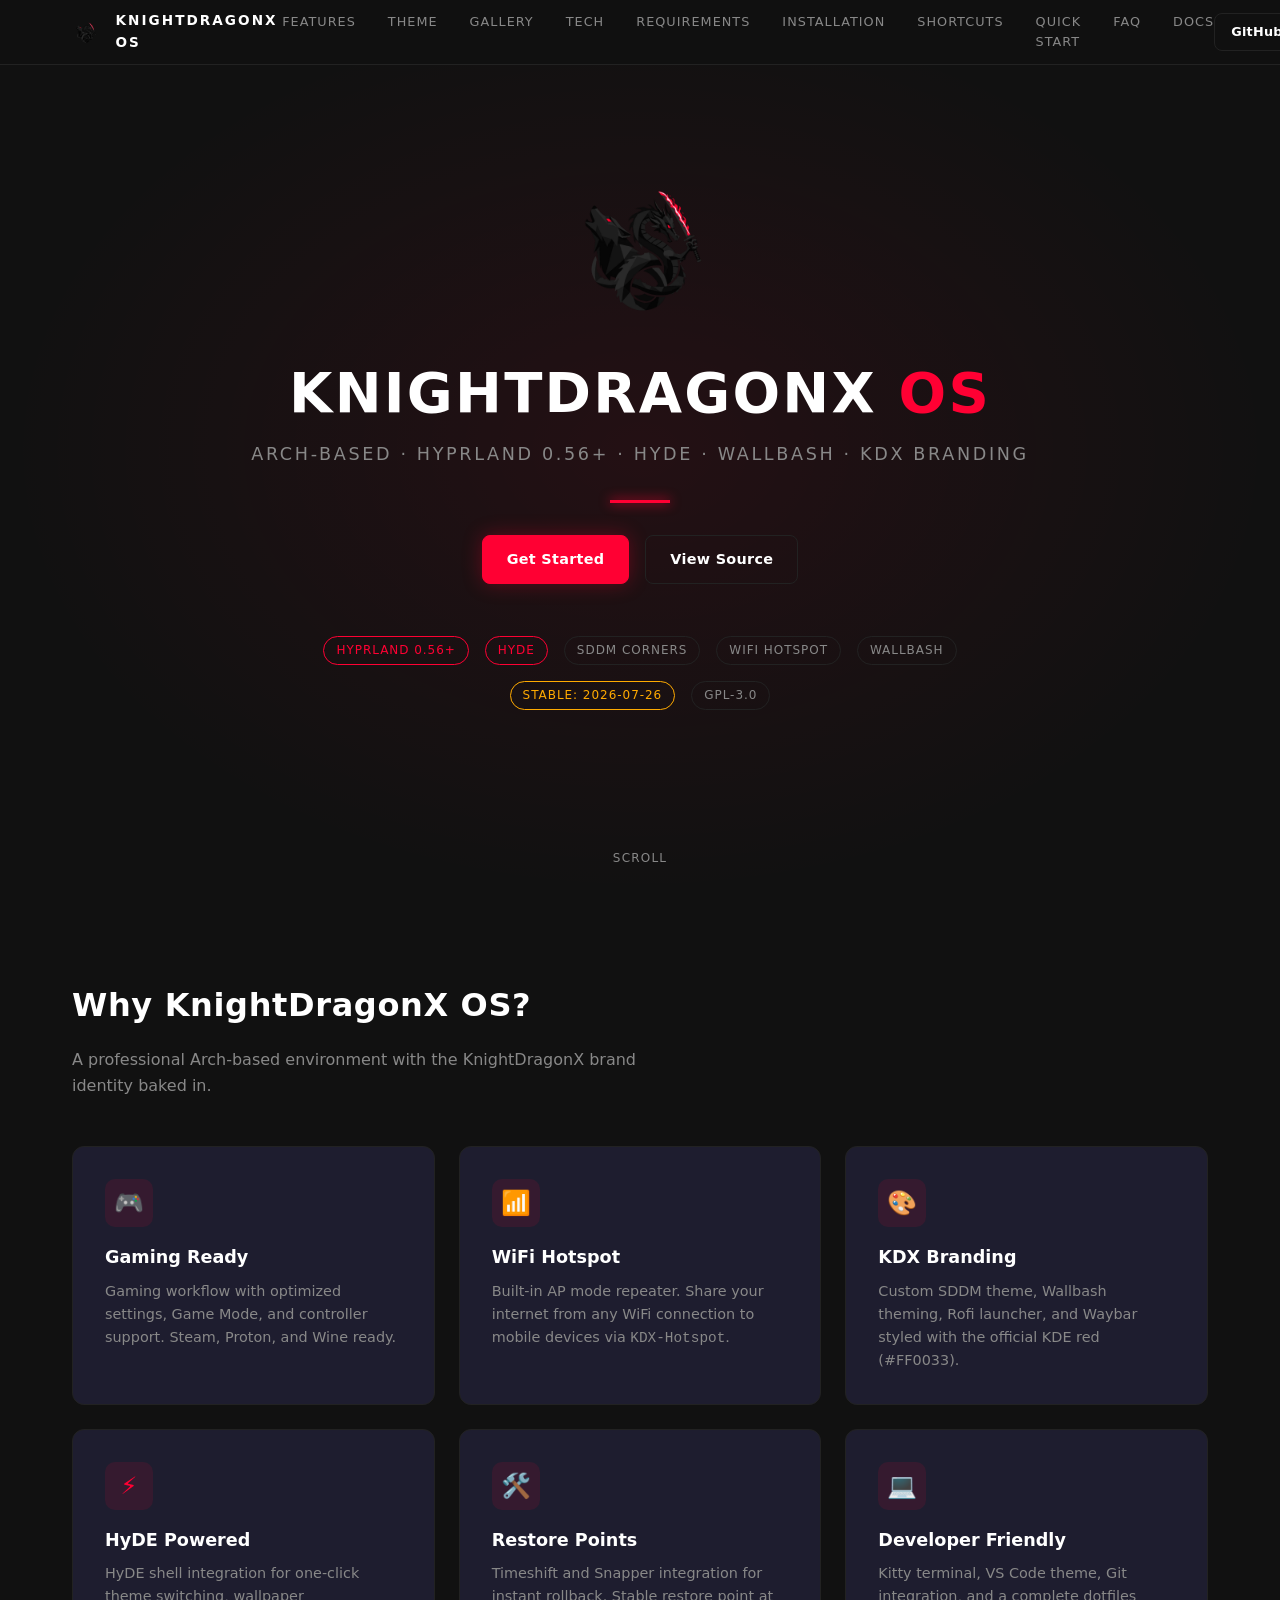
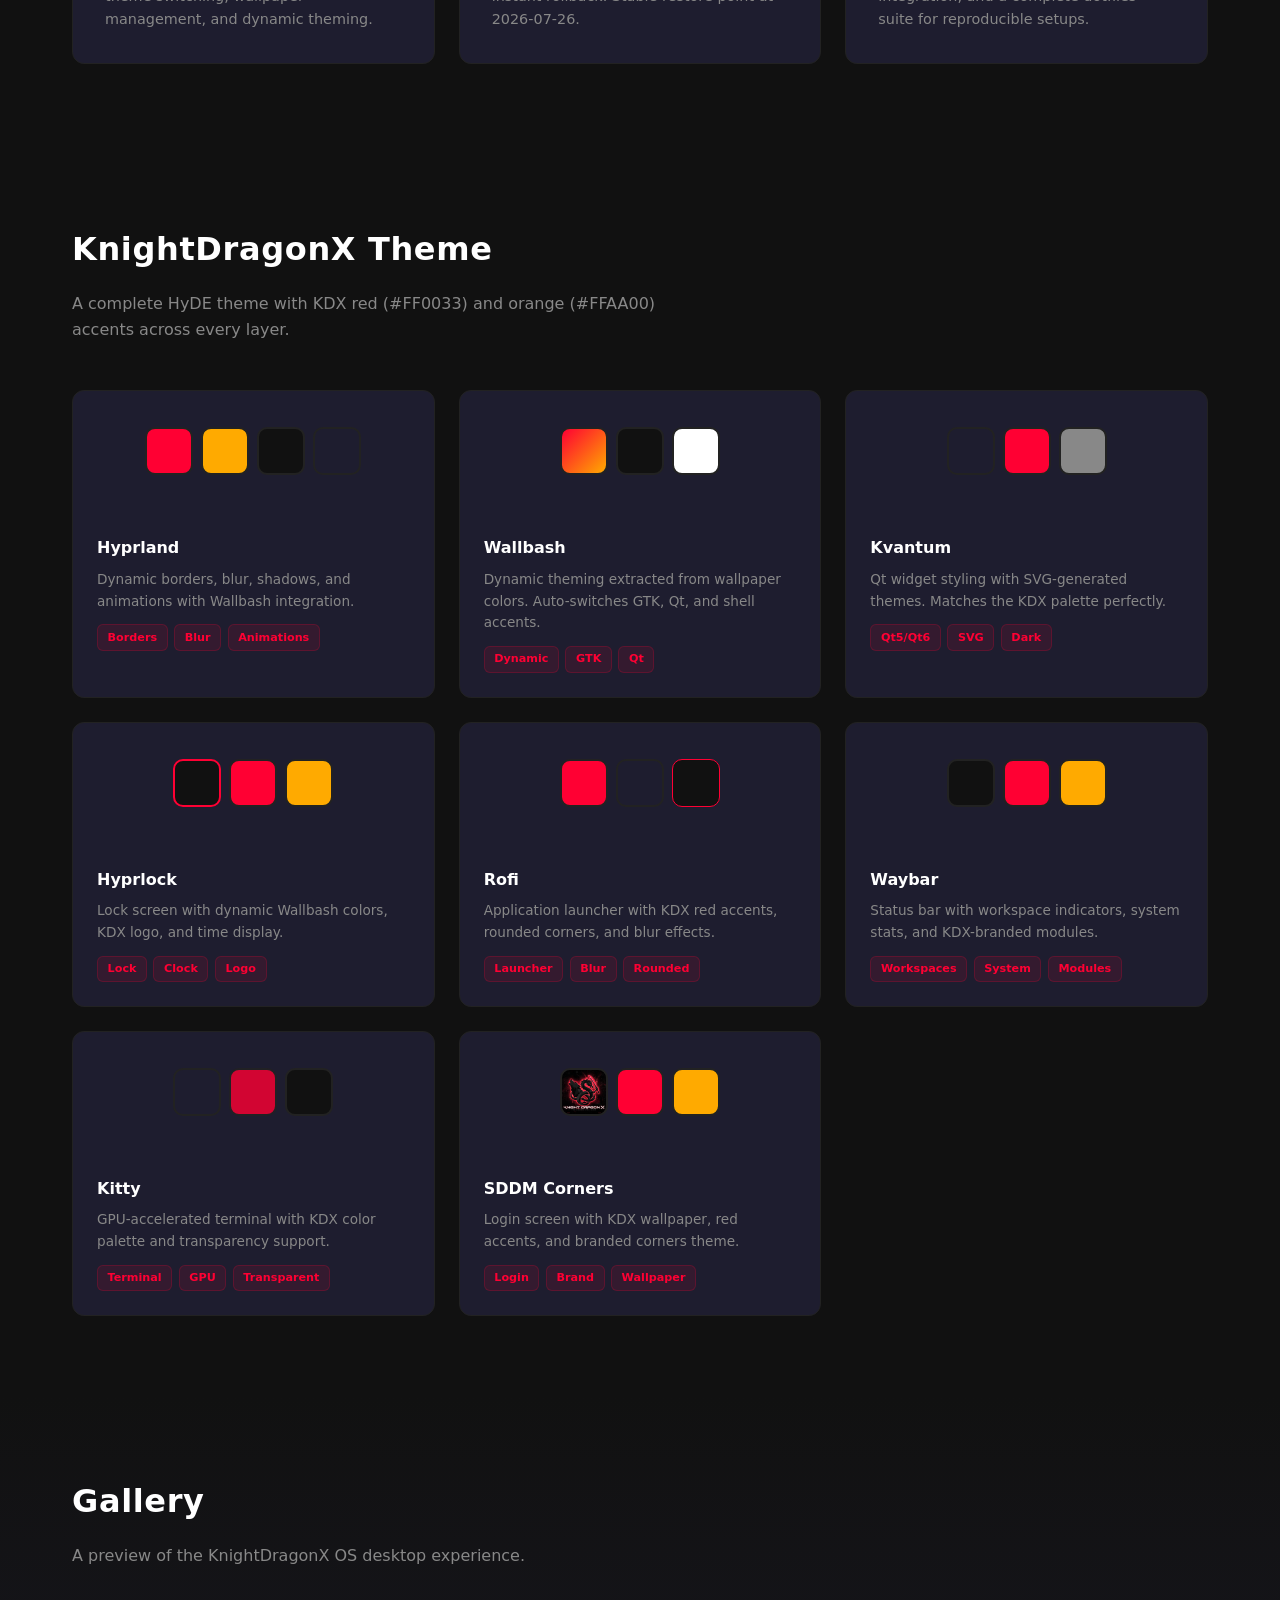
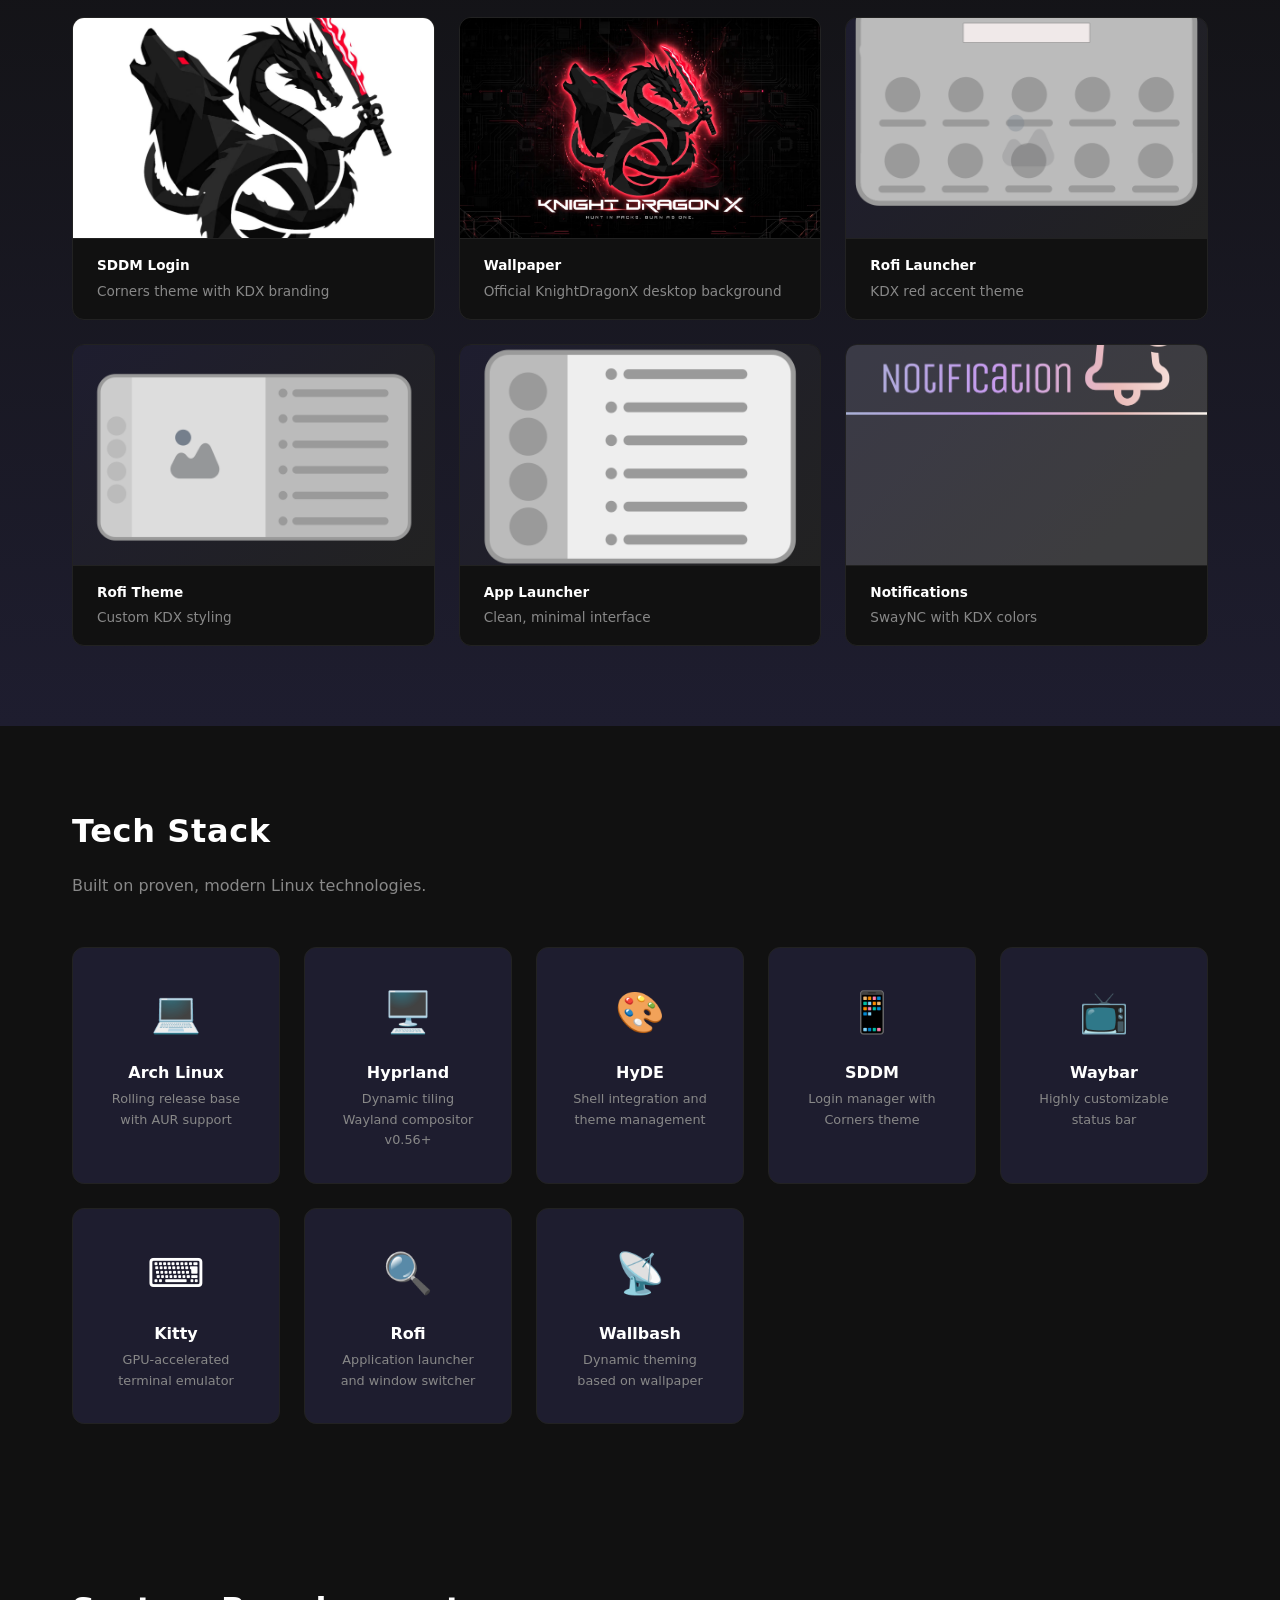
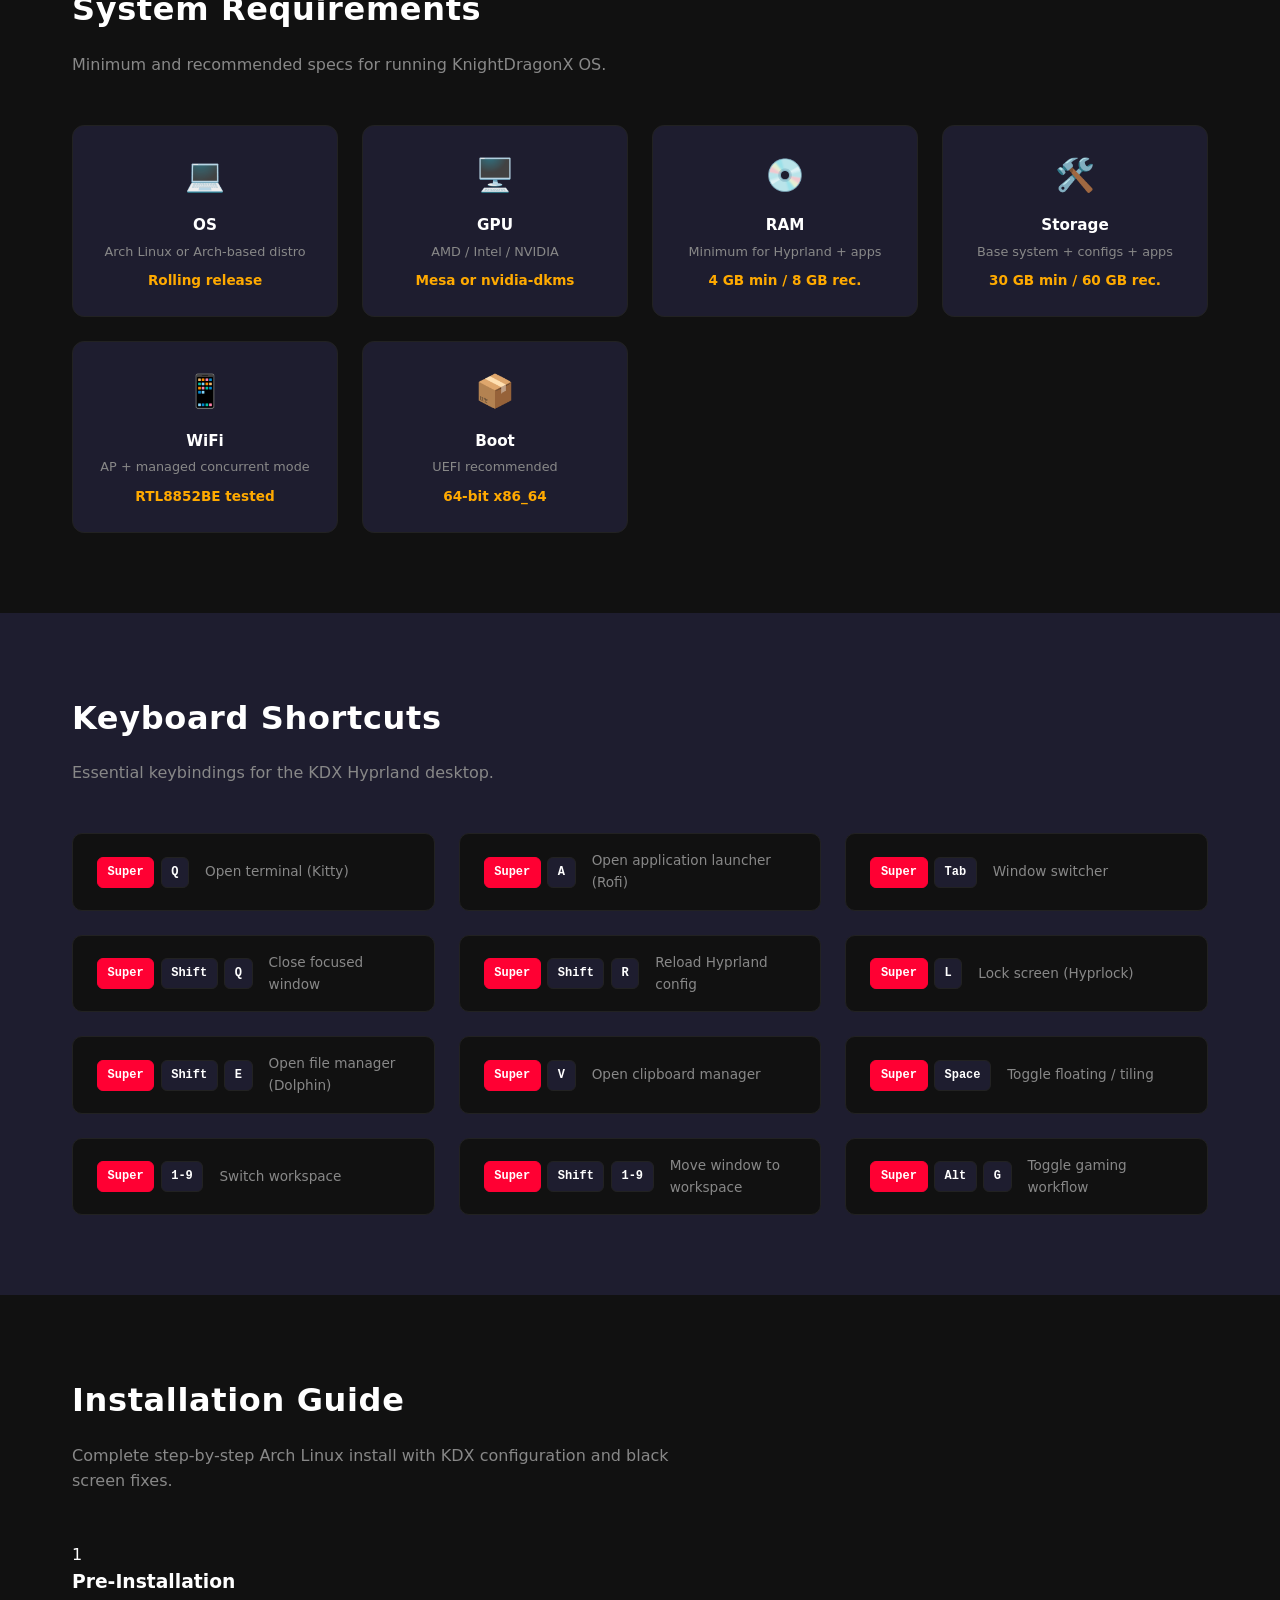
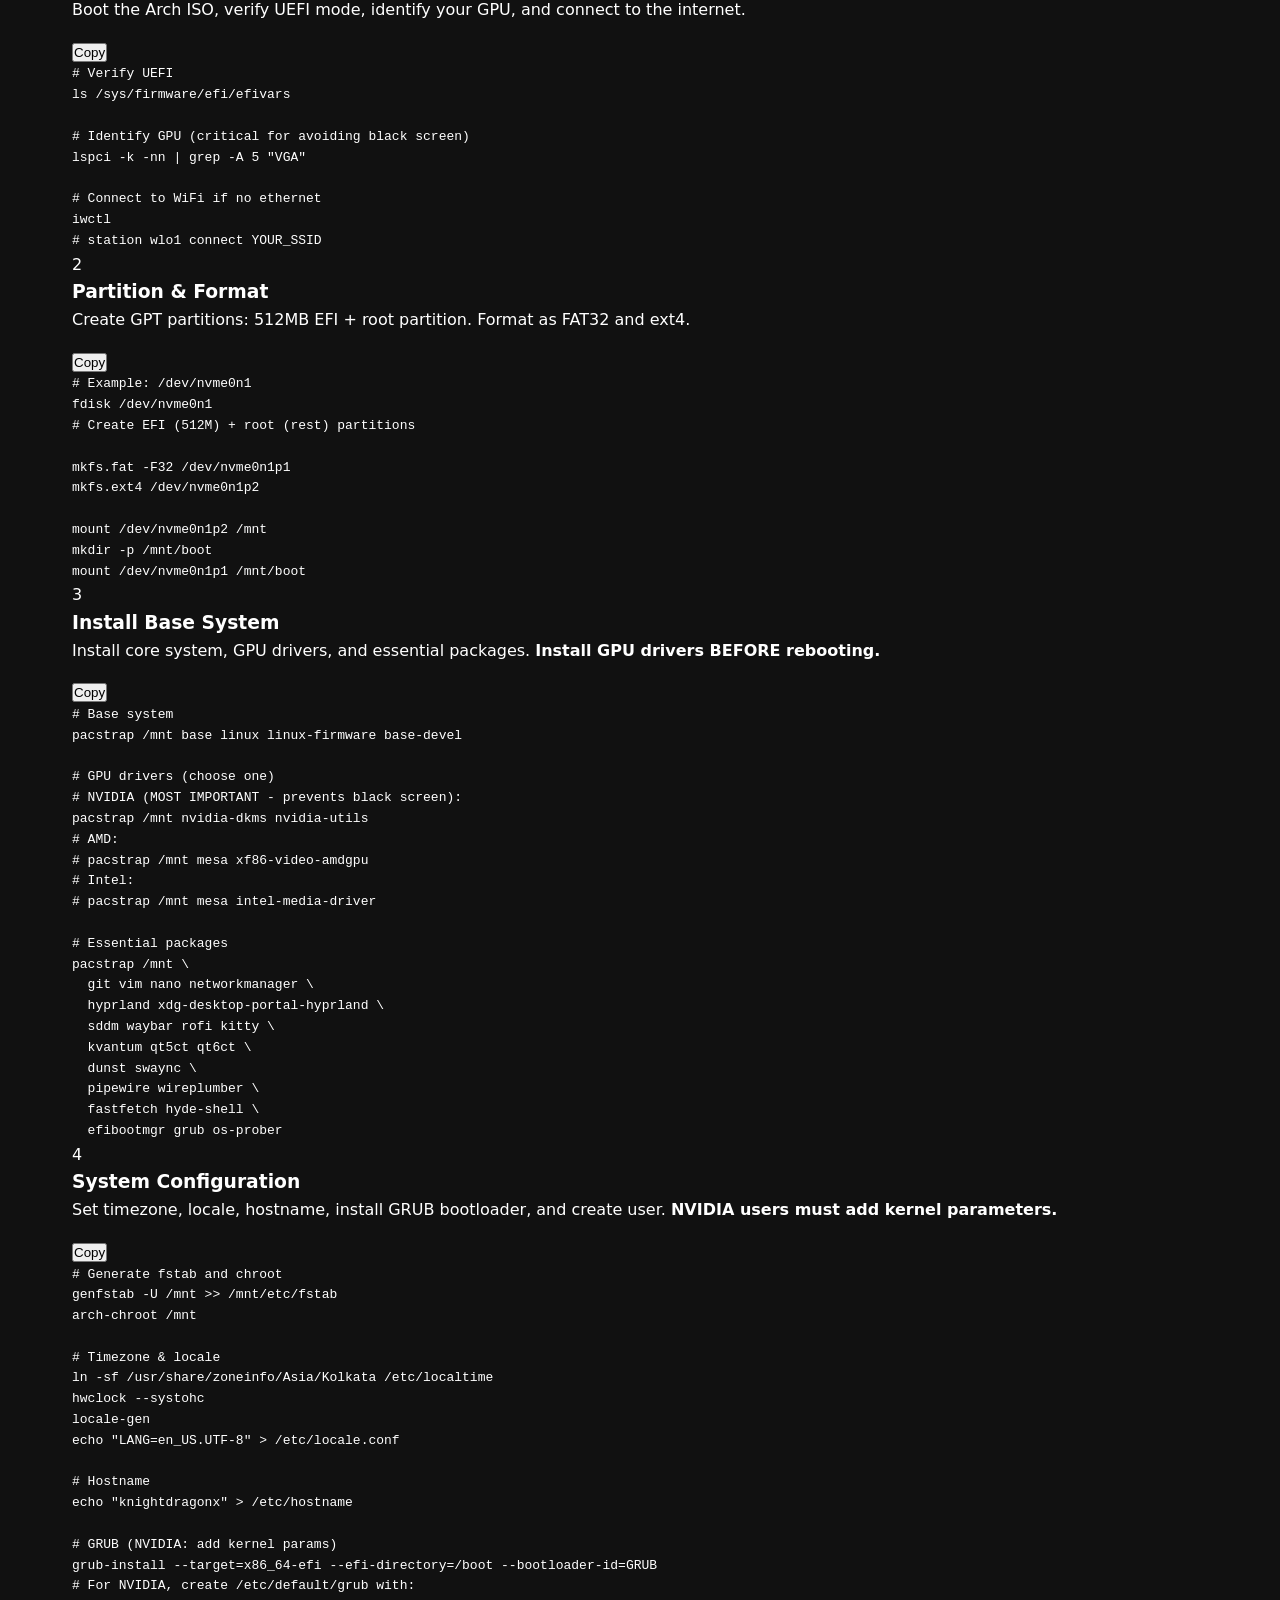
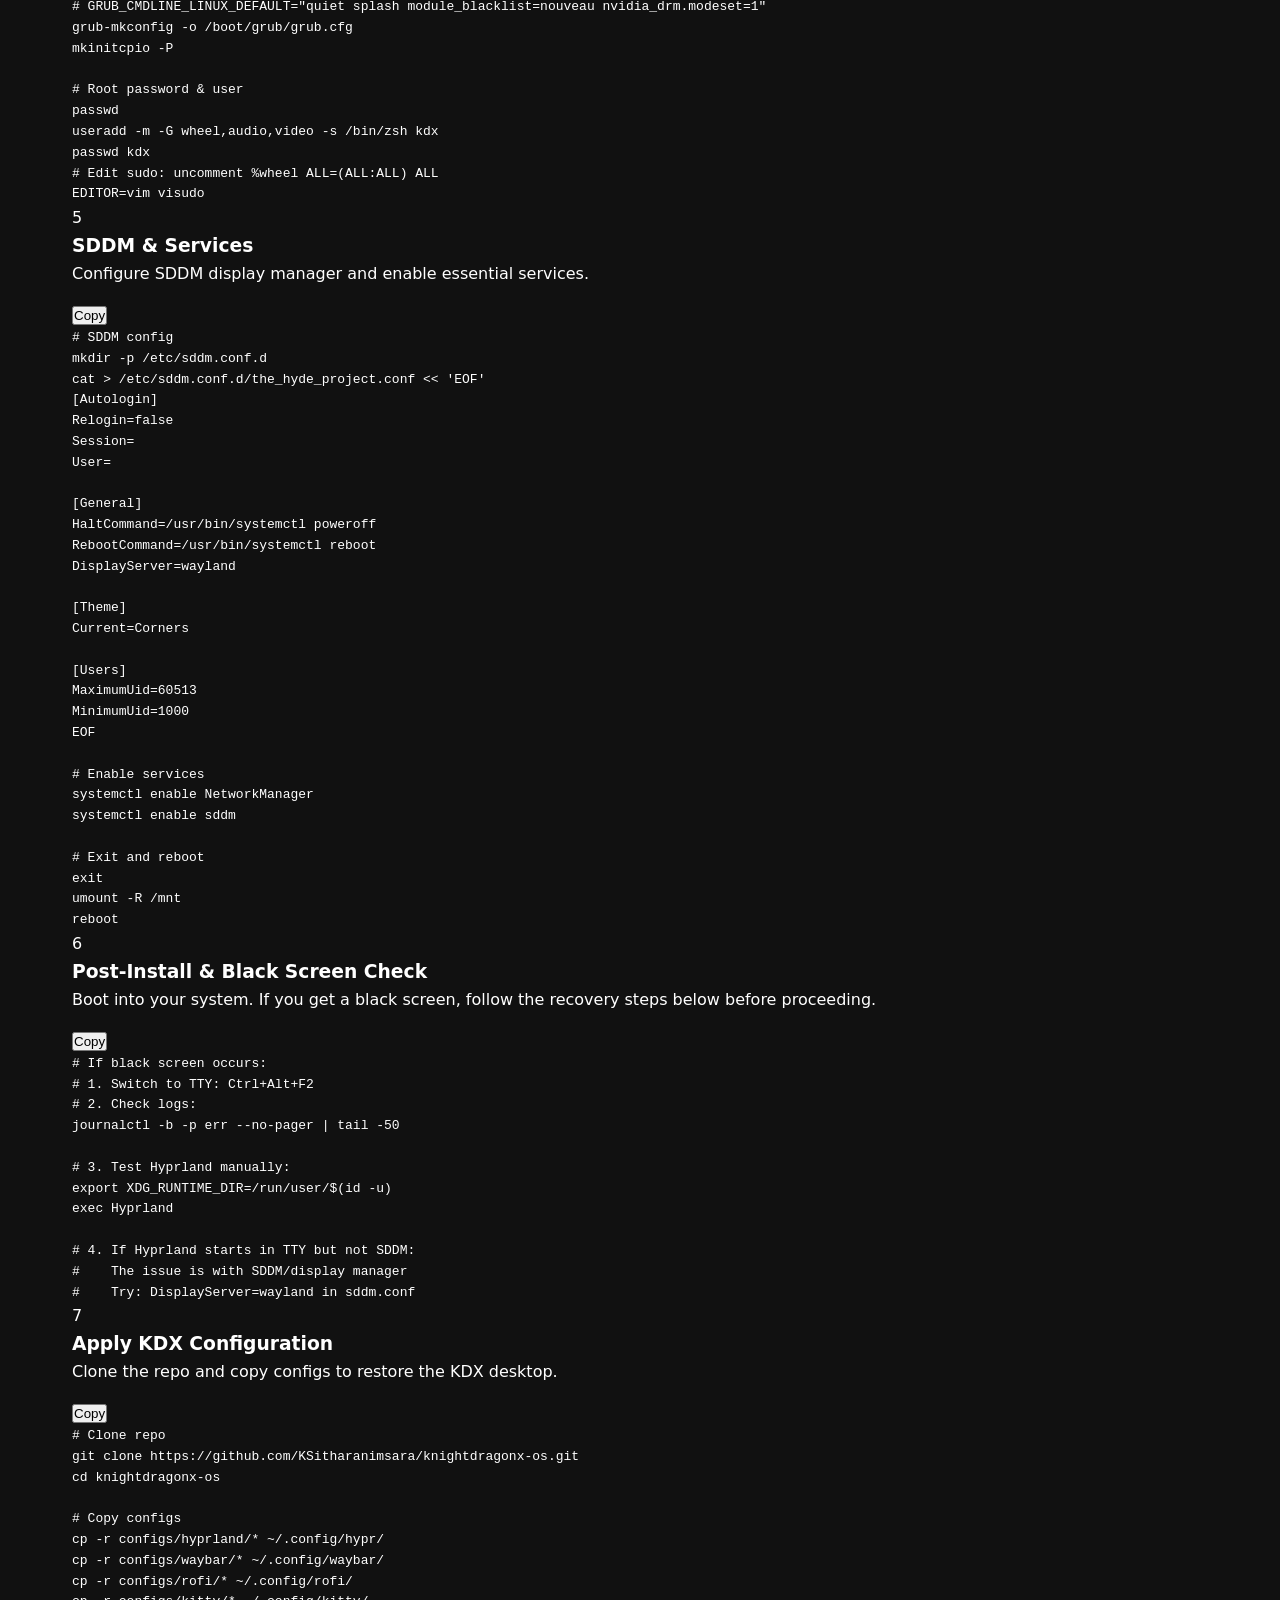
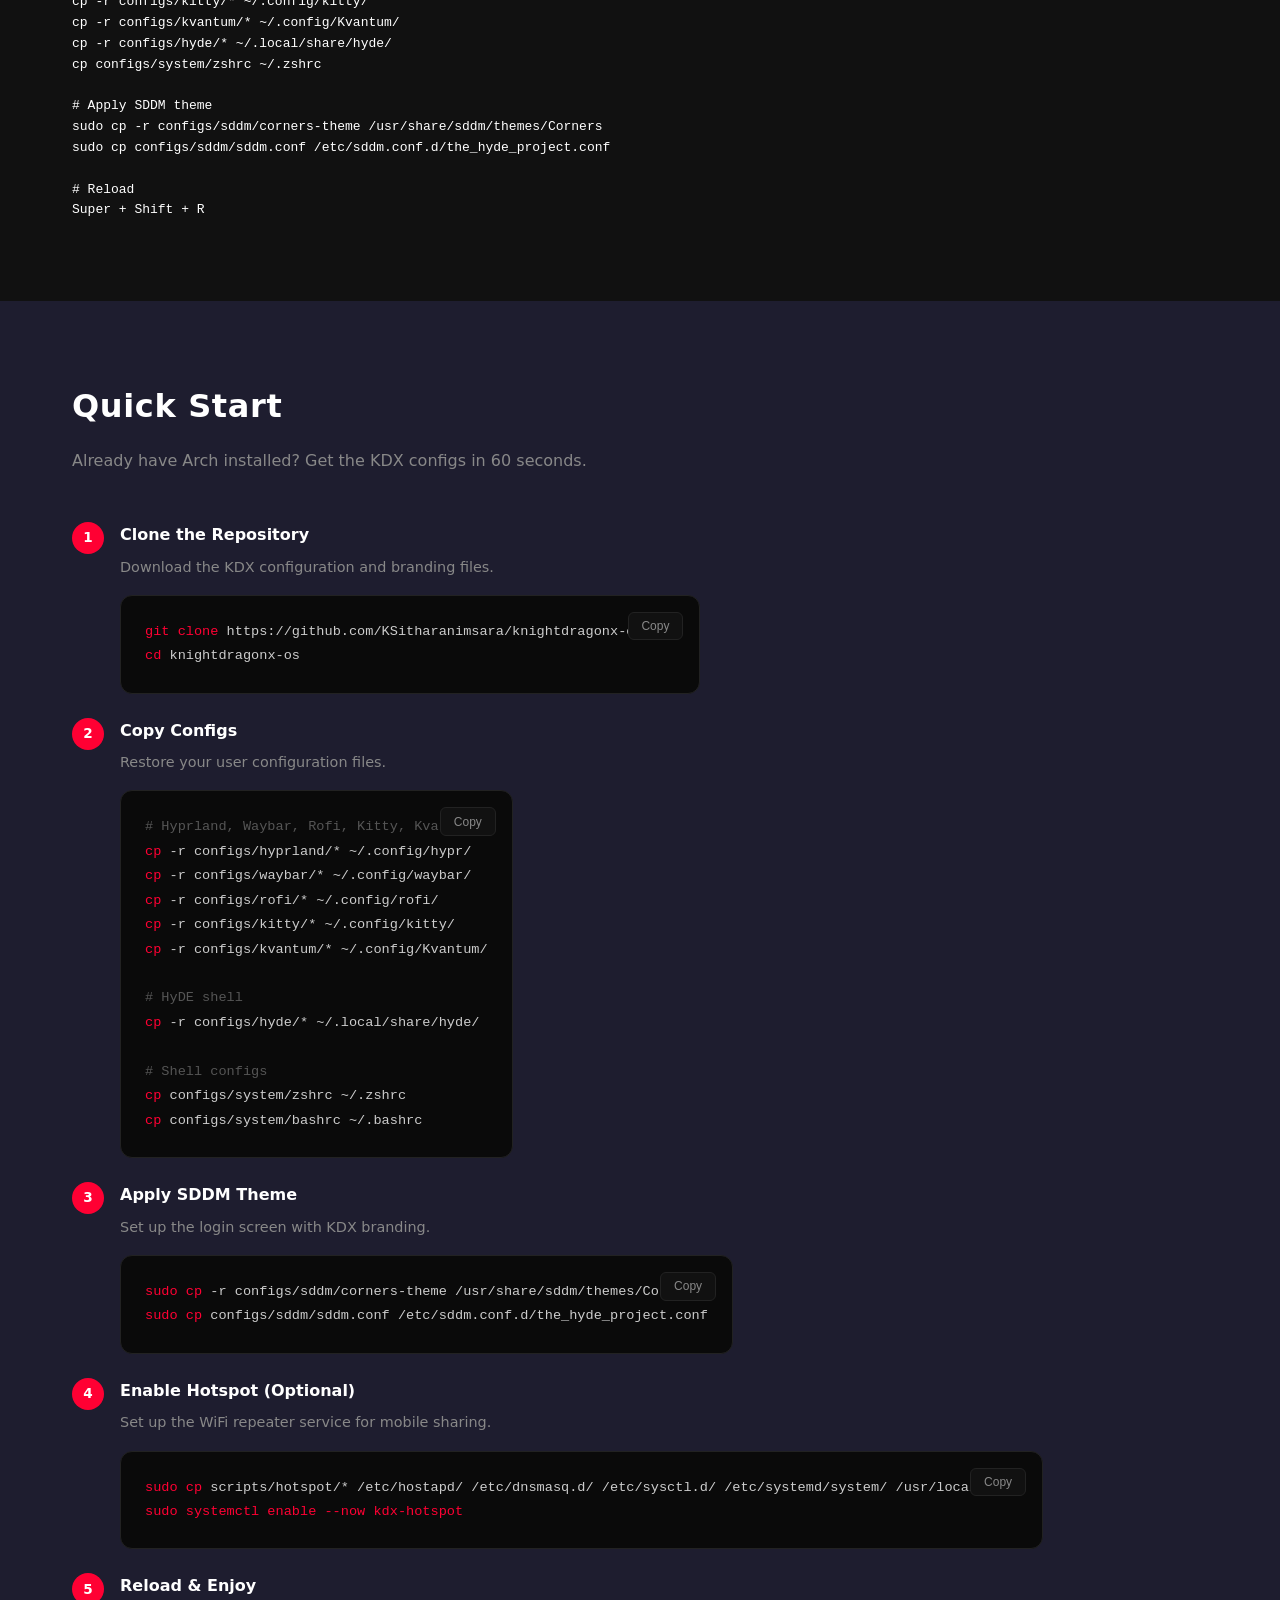
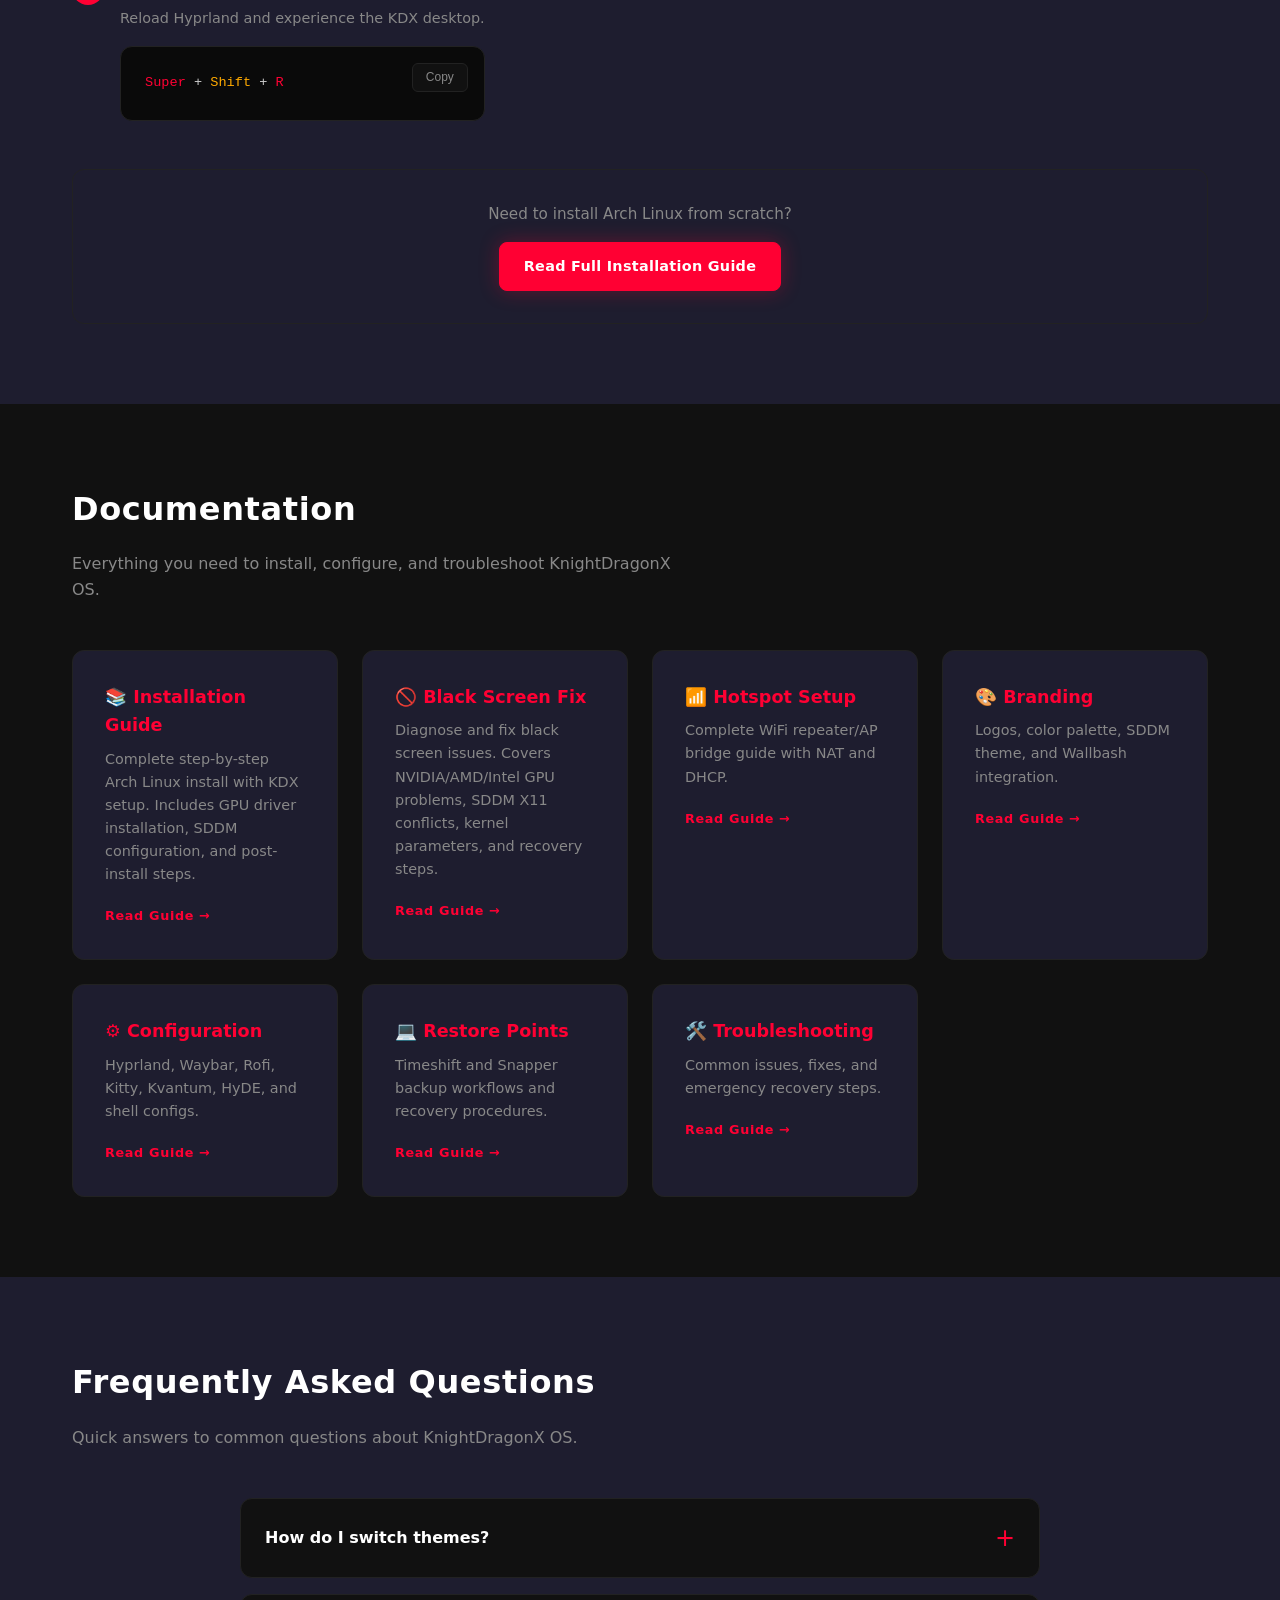
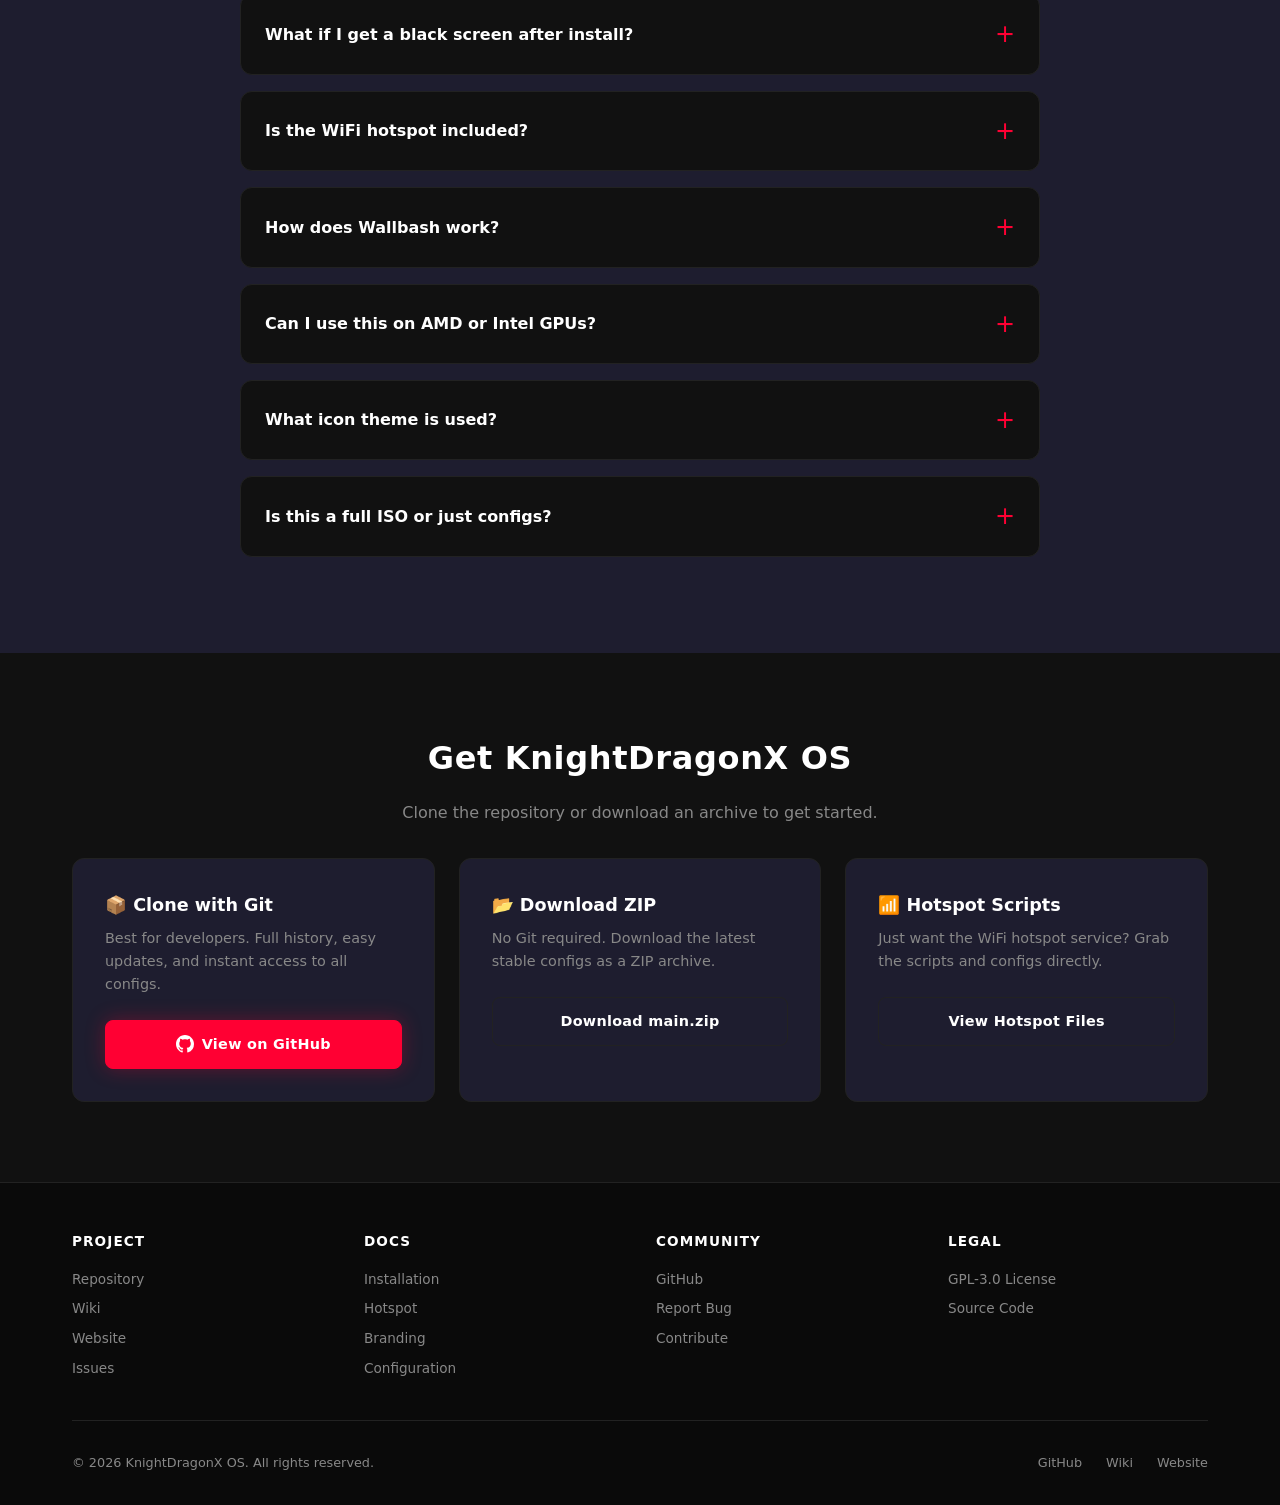
==== commit 0872ca73: "feat: complete website, add automated installer, expand docs - Add theme-showcase and FAQ sections t" ====
--- a/index.html
+++ b/index.html
@@ -144,6 +144,62 @@
     #features .feature-card h3 { font-size: 1.1rem; margin-bottom: 0.5rem; }
     #features .feature-card p { color: var(--muted); font-size: 0.9rem; }
 
+    /* THEME SHOWCASE */
+    #theme-showcase { background: var(--bg); }
+    #theme-showcase .theme-grid {
+      display: grid; grid-template-columns: repeat(auto-fit, minmax(280px, 1fr));
+      gap: 1.5rem;
+    }
+    #theme-showcase .theme-card {
+      background: var(--bg2); border: 1px solid var(--border); border-radius: 12px;
+      overflow: hidden; transition: all 0.3s;
+    }
+    #theme-showcase .theme-card:hover { border-color: var(--red); transform: translateY(-4px); }
+    #theme-showcase .theme-swatch {
+      height: 120px; display: flex; align-items: center; justify-content: center;
+      gap: 0.5rem; padding: 1rem;
+    }
+    #theme-showcase .swatch {
+      width: 48px; height: 48px; border-radius: 10px; border: 2px solid var(--border);
+      transition: transform 0.2s;
+    }
+    #theme-showcase .swatch:hover { transform: scale(1.1); }
+    #theme-showcase .theme-info { padding: 1.5rem; }
+    #theme-showcase .theme-info h3 { font-size: 1rem; margin-bottom: 0.5rem; }
+    #theme-showcase .theme-info p { color: var(--muted); font-size: 0.85rem; margin-bottom: 0.75rem; }
+    #theme-showcase .theme-tags { display: flex; gap: 0.4rem; flex-wrap: wrap; }
+    #theme-showcase .theme-tag {
+      background: rgba(255,0,51,0.1); color: var(--red); border: 1px solid rgba(255,0,51,0.2);
+      padding: 0.2rem 0.6rem; border-radius: 6px; font-size: 0.7rem; font-weight: 600;
+    }
+
+    /* FAQ */
+    #faq { background: var(--bg2); }
+    #faq .faq-list { max-width: 800px; margin: 0 auto; }
+    #faq .faq-item {
+      background: var(--bg); border: 1px solid var(--border); border-radius: 12px;
+      margin-bottom: 1rem; overflow: hidden; transition: all 0.3s;
+    }
+    #faq .faq-item:hover { border-color: var(--red); }
+    #faq .faq-question {
+      padding: 1.25rem 1.5rem; cursor: pointer; display: flex; justify-content: space-between;
+      align-items: center; font-weight: 600; font-size: 1rem; user-select: none;
+    }
+    #faq .faq-question::after {
+      content: '+'; font-size: 1.5rem; color: var(--red); font-weight: 300;
+      transition: transform 0.3s;
+    }
+    #faq .faq-item.open .faq-question::after { transform: rotate(45deg); }
+    #faq .faq-answer {
+      max-height: 0; overflow: hidden; transition: max-height 0.3s ease, padding 0.3s ease;
+      padding: 0 1.5rem; color: var(--muted); font-size: 0.9rem;
+    }
+    #faq .faq-item.open .faq-answer { max-height: 500px; padding: 0 1.5rem 1.25rem; }
+    #faq .faq-answer code {
+      background: var(--bg2); padding: 0.2rem 0.4rem; border-radius: 4px;
+      font-family: var(--mono); font-size: 0.8rem; color: var(--orange);
+    }
+
     /* GALLERY */
     #gallery { background: linear-gradient(180deg, var(--bg) 0%, var(--bg2) 100%); }
     #gallery .gallery-grid {
@@ -355,12 +411,14 @@
       </div>
       <div class="nav-links">
         <a href="#features">Features</a>
+        <a href="#theme-showcase">Theme</a>
         <a href="#gallery">Gallery</a>
         <a href="#tech">Tech</a>
         <a href="#requirements">Requirements</a>
         <a href="#install">Installation</a>
         <a href="#shortcuts">Shortcuts</a>
         <a href="#quickstart">Quick Start</a>
+        <a href="#faq">FAQ</a>
         <a href="#docs">Docs</a>
       </div>
       <button class="hamburger" onclick="toggleMenu()" aria-label="Menu">
@@ -378,7 +436,7 @@
     <div class="hero-content">
       <div class="hero-logo"></div>
       <h1>KNIGHTDRAGONX <span>OS</span></h1>
-      <p class="subtitle">Arch-based · Hyprland · HyDE · KDX Branding</p>
+      <p class="subtitle">Arch-based · Hyprland 0.56+ · HyDE · Wallbash · KDX Branding</p>
       <div class="accent-line"></div>
       <div class="hero-cta">
         <a href="https://github.com/KSitharanimsara/knightdragonx-os/wiki/Installation" class="btn btn-primary">Get Started</a>
@@ -432,6 +490,145 @@
           <div class="feature-icon">&#x1F4BB;</div>
           <h3>Developer Friendly</h3>
           <p>Kitty terminal, VS Code theme, Git integration, and a complete dotfiles suite for reproducible setups.</p>
+        </div>
+      </div>
+    </div>
+  </section>
+
+  <!-- THEME SHOWCASE -->
+  <section id="theme-showcase">
+    <div class="container">
+      <h2 class="section-title">KnightDragonX Theme</h2>
+      <p class="section-subtitle">A complete HyDE theme with KDX red (#FF0033) and orange (#FFAA00) accents across every layer.</p>
+      <div class="theme-grid">
+        <div class="theme-card">
+          <div class="theme-swatch">
+            <div class="swatch" style="background:#FF0033;"></div>
+            <div class="swatch" style="background:#FFAA00;"></div>
+            <div class="swatch" style="background:#111111;"></div>
+            <div class="swatch" style="background:#1e1d2f;"></div>
+          </div>
+          <div class="theme-info">
+            <h3>Hyprland</h3>
+            <p>Dynamic borders, blur, shadows, and animations with Wallbash integration.</p>
+            <div class="theme-tags">
+              <span class="theme-tag">Borders</span>
+              <span class="theme-tag">Blur</span>
+              <span class="theme-tag">Animations</span>
+            </div>
+          </div>
+        </div>
+        <div class="theme-card">
+          <div class="theme-swatch">
+            <div class="swatch" style="background:linear-gradient(135deg,#FF0033,#FFAA00);"></div>
+            <div class="swatch" style="background:#111111;"></div>
+            <div class="swatch" style="background:#FFFFFF;"></div>
+          </div>
+          <div class="theme-info">
+            <h3>Wallbash</h3>
+            <p>Dynamic theming extracted from wallpaper colors. Auto-switches GTK, Qt, and shell accents.</p>
+            <div class="theme-tags">
+              <span class="theme-tag">Dynamic</span>
+              <span class="theme-tag">GTK</span>
+              <span class="theme-tag">Qt</span>
+            </div>
+          </div>
+        </div>
+        <div class="theme-card">
+          <div class="theme-swatch">
+            <div class="swatch" style="background:#1e1d2f;"></div>
+            <div class="swatch" style="background:#FF0033;"></div>
+            <div class="swatch" style="background:#888888;"></div>
+          </div>
+          <div class="theme-info">
+            <h3>Kvantum</h3>
+            <p>Qt widget styling with SVG-generated themes. Matches the KDX palette perfectly.</p>
+            <div class="theme-tags">
+              <span class="theme-tag">Qt5/Qt6</span>
+              <span class="theme-tag">SVG</span>
+              <span class="theme-tag">Dark</span>
+            </div>
+          </div>
+        </div>
+        <div class="theme-card">
+          <div class="theme-swatch">
+            <div class="swatch" style="background:#111111;border-color:#FF0033;"></div>
+            <div class="swatch" style="background:#FF0033;"></div>
+            <div class="swatch" style="background:#FFAA00;"></div>
+          </div>
+          <div class="theme-info">
+            <h3>Hyprlock</h3>
+            <p>Lock screen with dynamic Wallbash colors, KDX logo, and time display.</p>
+            <div class="theme-tags">
+              <span class="theme-tag">Lock</span>
+              <span class="theme-tag">Clock</span>
+              <span class="theme-tag">Logo</span>
+            </div>
+          </div>
+        </div>
+        <div class="theme-card">
+          <div class="theme-swatch">
+            <div class="swatch" style="background:#FF0033;"></div>
+            <div class="swatch" style="background:#1e1d2f;"></div>
+            <div class="swatch" style="background:#111111;border:1px solid #FF0033;"></div>
+          </div>
+          <div class="theme-info">
+            <h3>Rofi</h3>
+            <p>Application launcher with KDX red accents, rounded corners, and blur effects.</p>
+            <div class="theme-tags">
+              <span class="theme-tag">Launcher</span>
+              <span class="theme-tag">Blur</span>
+              <span class="theme-tag">Rounded</span>
+            </div>
+          </div>
+        </div>
+        <div class="theme-card">
+          <div class="theme-swatch">
+            <div class="swatch" style="background:#111111;"></div>
+            <div class="swatch" style="background:#FF0033;"></div>
+            <div class="swatch" style="background:#FFAA00;"></div>
+          </div>
+          <div class="theme-info">
+            <h3>Waybar</h3>
+            <p>Status bar with workspace indicators, system stats, and KDX-branded modules.</p>
+            <div class="theme-tags">
+              <span class="theme-tag">Workspaces</span>
+              <span class="theme-tag">System</span>
+              <span class="theme-tag">Modules</span>
+            </div>
+          </div>
+        </div>
+        <div class="theme-card">
+          <div class="theme-swatch">
+            <div class="swatch" style="background:#1e1d2f;"></div>
+            <div class="swatch" style="background:#FF0033;opacity:0.8;"></div>
+            <div class="swatch" style="background:#111111;"></div>
+          </div>
+          <div class="theme-info">
+            <h3>Kitty</h3>
+            <p>GPU-accelerated terminal with KDX color palette and transparency support.</p>
+            <div class="theme-tags">
+              <span class="theme-tag">Terminal</span>
+              <span class="theme-tag">GPU</span>
+              <span class="theme-tag">Transparent</span>
+            </div>
+          </div>
+        </div>
+        <div class="theme-card">
+          <div class="theme-swatch">
+            <div class="swatch" style="background:url('configs/hyde/themes/KnightDragonX/kdx_wallpaper.png') center/cover;"></div>
+            <div class="swatch" style="background:#FF0033;"></div>
+            <div class="swatch" style="background:#FFAA00;"></div>
+          </div>
+          <div class="theme-info">
+            <h3>SDDM Corners</h3>
+            <p>Login screen with KDX wallpaper, red accents, and branded corners theme.</p>
+            <div class="theme-tags">
+              <span class="theme-tag">Login</span>
+              <span class="theme-tag">Brand</span>
+              <span class="theme-tag">Wallpaper</span>
+            </div>
+          </div>
         </div>
       </div>
     </div>
@@ -1007,6 +1204,44 @@
     </div>
   </section>
 
+  <!-- FAQ -->
+  <section id="faq">
+    <div class="container">
+      <h2 class="section-title">Frequently Asked Questions</h2>
+      <p class="section-subtitle">Quick answers to common questions about KnightDragonX OS.</p>
+      <div class="faq-list">
+        <div class="faq-item">
+          <div class="faq-question">How do I switch themes?</div>
+          <div class="faq-answer">Use <code>hydectl theme set &lt;theme-name&gt;</code> to switch themes. List available themes with <code>hydectl theme list</code>. The KnightDragonX theme uses Wallbash for dynamic colors based on your wallpaper.</div>
+        </div>
+        <div class="faq-item">
+          <div class="faq-question">What if I get a black screen after install?</div>
+          <div class="faq-answer">Switch to TTY with <code>Ctrl+Alt+F2</code>. Check logs with <code>journalctl -b -p err --no-pager | tail -50</code>. For NVIDIA, ensure you installed <code>nvidia-dkms</code> and added kernel parameters <code>module_blacklist=nouveau nvidia_drm.modeset=1</code>. See the <a href="https://github.com/KSitharanimsara/knightdragonx-os/wiki/Black-Screen-Fix">Black Screen Fix</a> guide.</div>
+        </div>
+        <div class="faq-item">
+          <div class="faq-question">Is the WiFi hotspot included?</div>
+          <div class="faq-answer">Yes. Enable it with <code>sudo systemctl enable --now kdx-hotspot</code>. SSID is <code>KDX-Hotspot</code> and password is <code>kdx12345</code>. Requires a WiFi adapter supporting AP + managed concurrent mode.</div>
+        </div>
+        <div class="faq-item">
+          <div class="faq-question">How does Wallbash work?</div>
+          <div class="faq-answer">Wallbash extracts dominant colors from your wallpaper using <code>wal</code> and applies them to GTK, Qt (Kvantum), Hyprland borders, and terminal themes. Edit <code>wallbash.svg</code> to customize the palette generation.</div>
+        </div>
+        <div class="faq-item">
+          <div class="faq-question">Can I use this on AMD or Intel GPUs?</div>
+          <div class="faq-answer">Absolutely. Install <code>mesa</code> and the appropriate driver (<code>xf86-video-amdgpu</code> or <code>intel-media-driver</code>). All KDX theming works regardless of GPU vendor.</div>
+        </div>
+        <div class="faq-item">
+          <div class="faq-question">What icon theme is used?</div>
+          <div class="faq-answer">Tela-circle-dracula is the default icon theme. It is set in the HyDE theme environment and provides a consistent circular icon style across all applications.</div>
+        </div>
+        <div class="faq-item">
+          <div class="faq-question">Is this a full ISO or just configs?</div>
+          <div class="faq-answer">This repository contains configuration files and branding. It is not a full ISO build system. For a complete installable image, see <code>docs/ARCH-INSTALL-GUIDE.txt</code>. All configs can be applied to any existing Arch-based system.</div>
+        </div>
+      </div>
+    </div>
+  </section>
+
   <!-- DOWNLOAD / GET CONFIGS -->
   <section id="download">
     <div class="container">
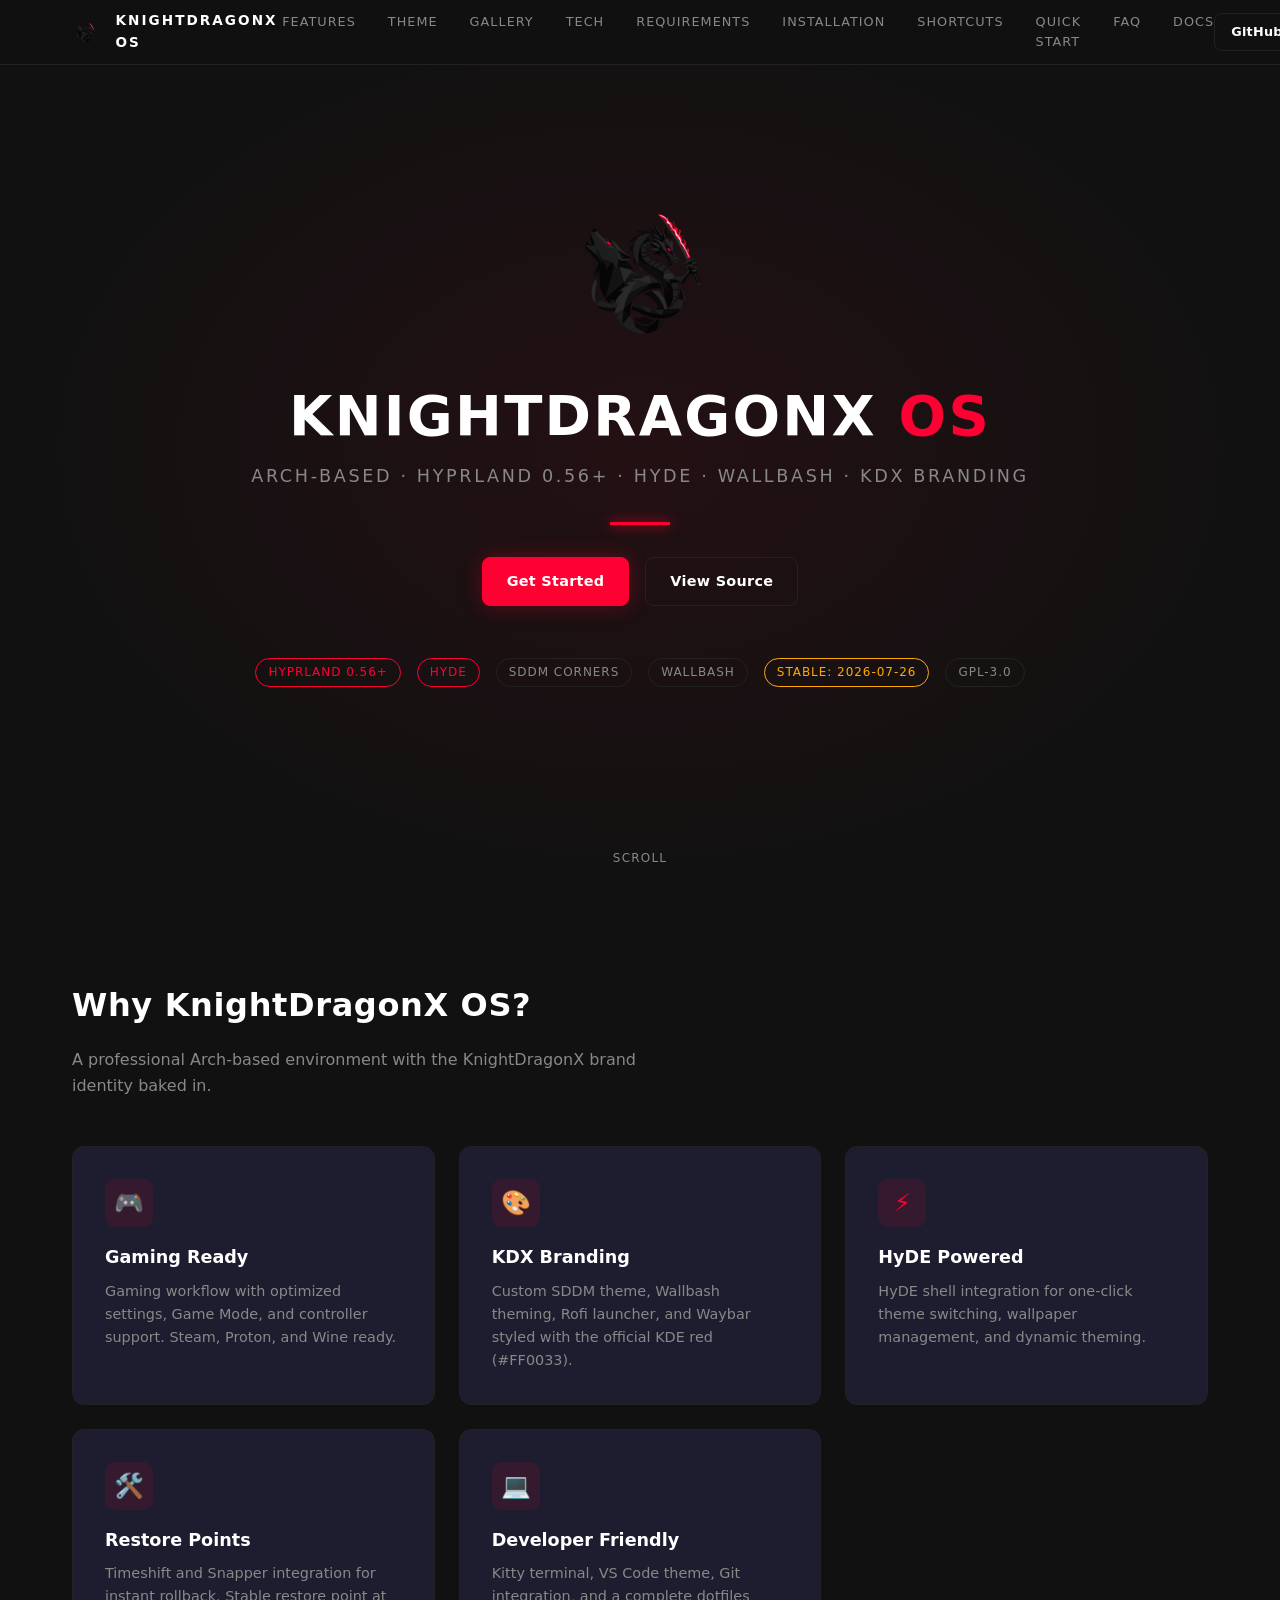
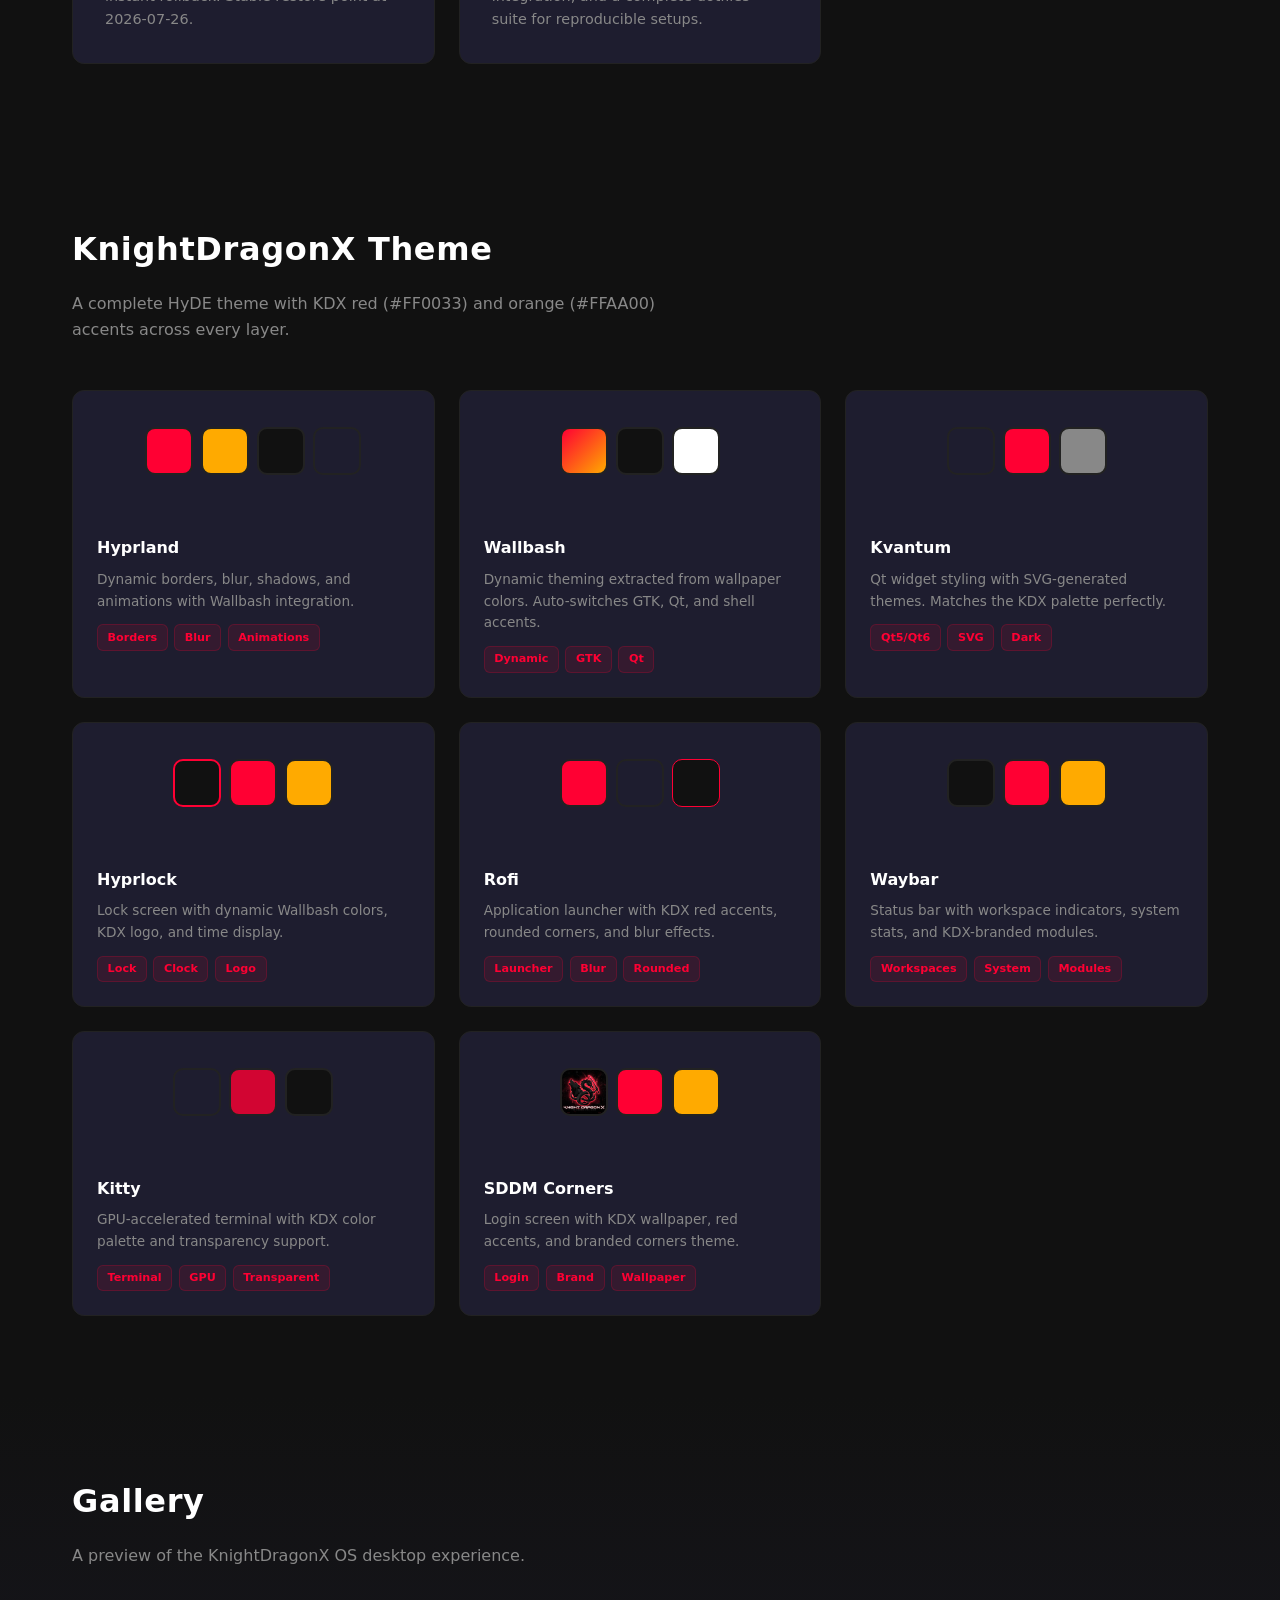
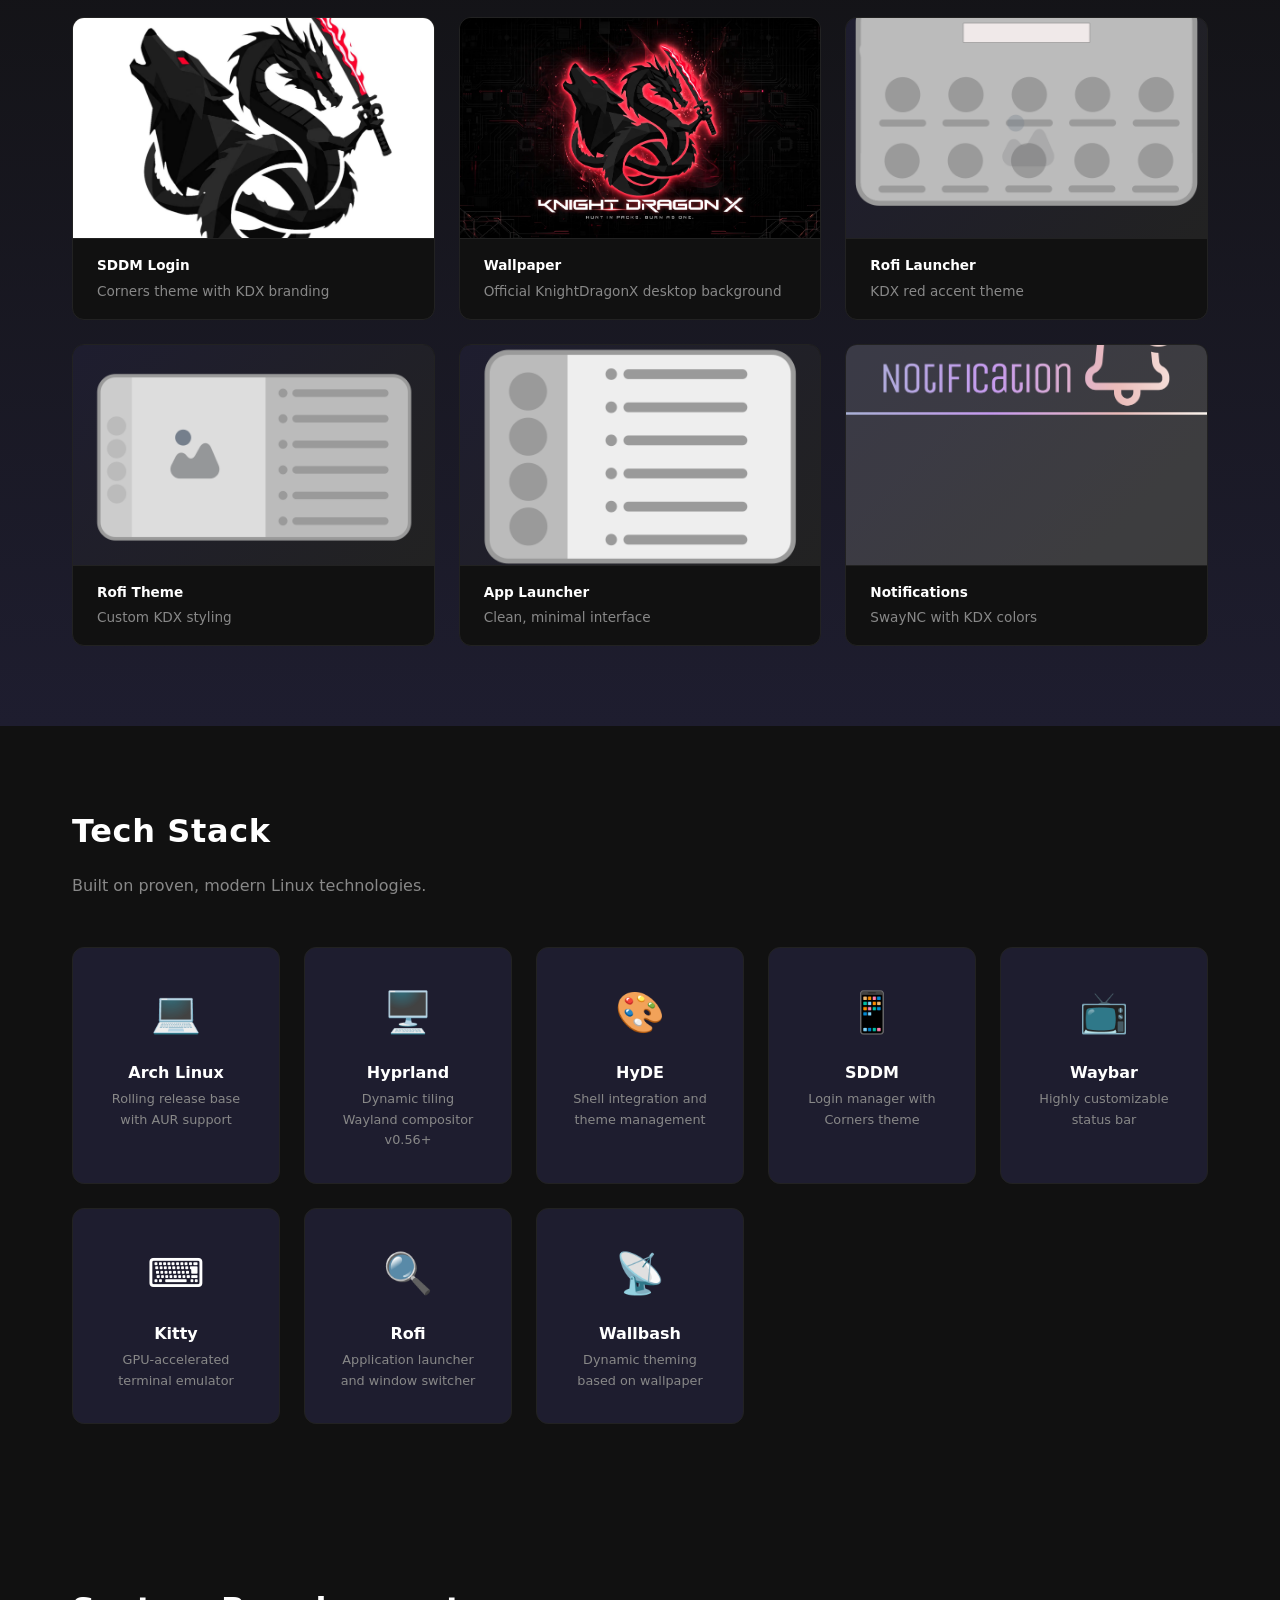
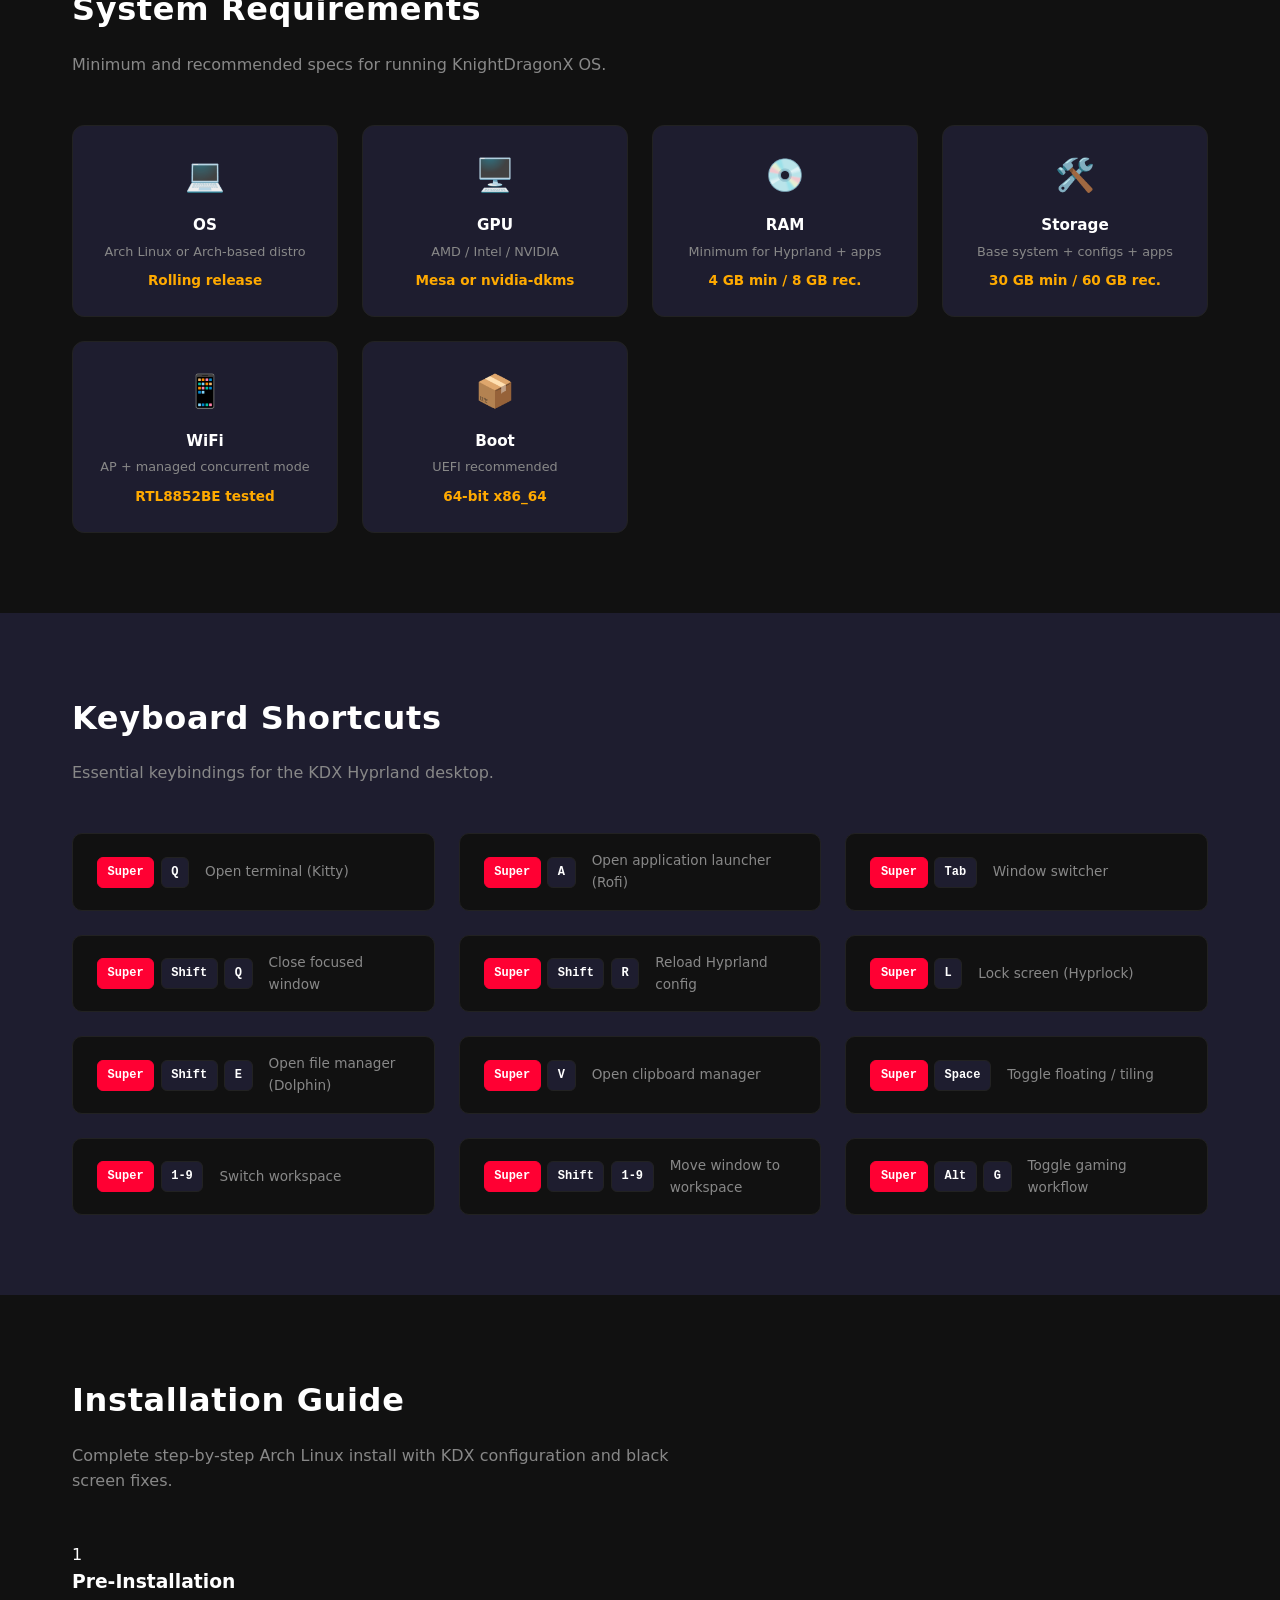
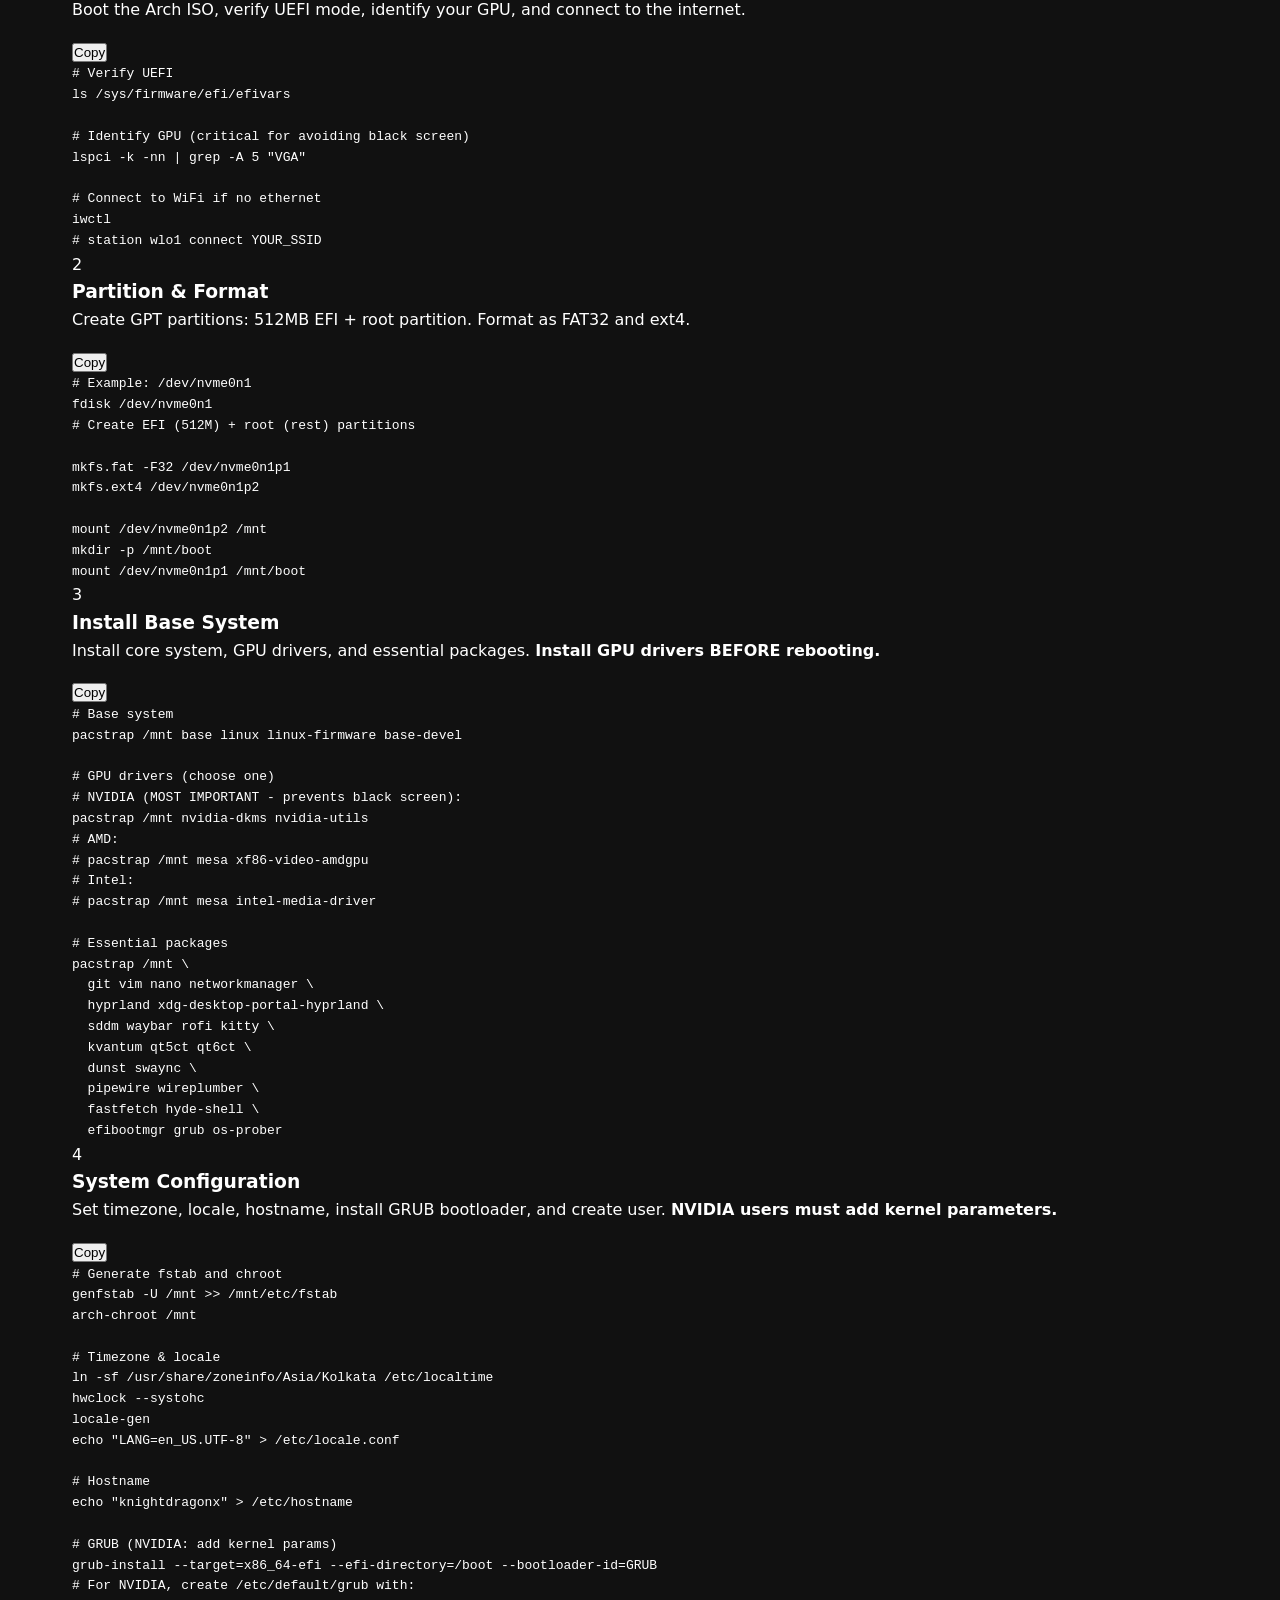
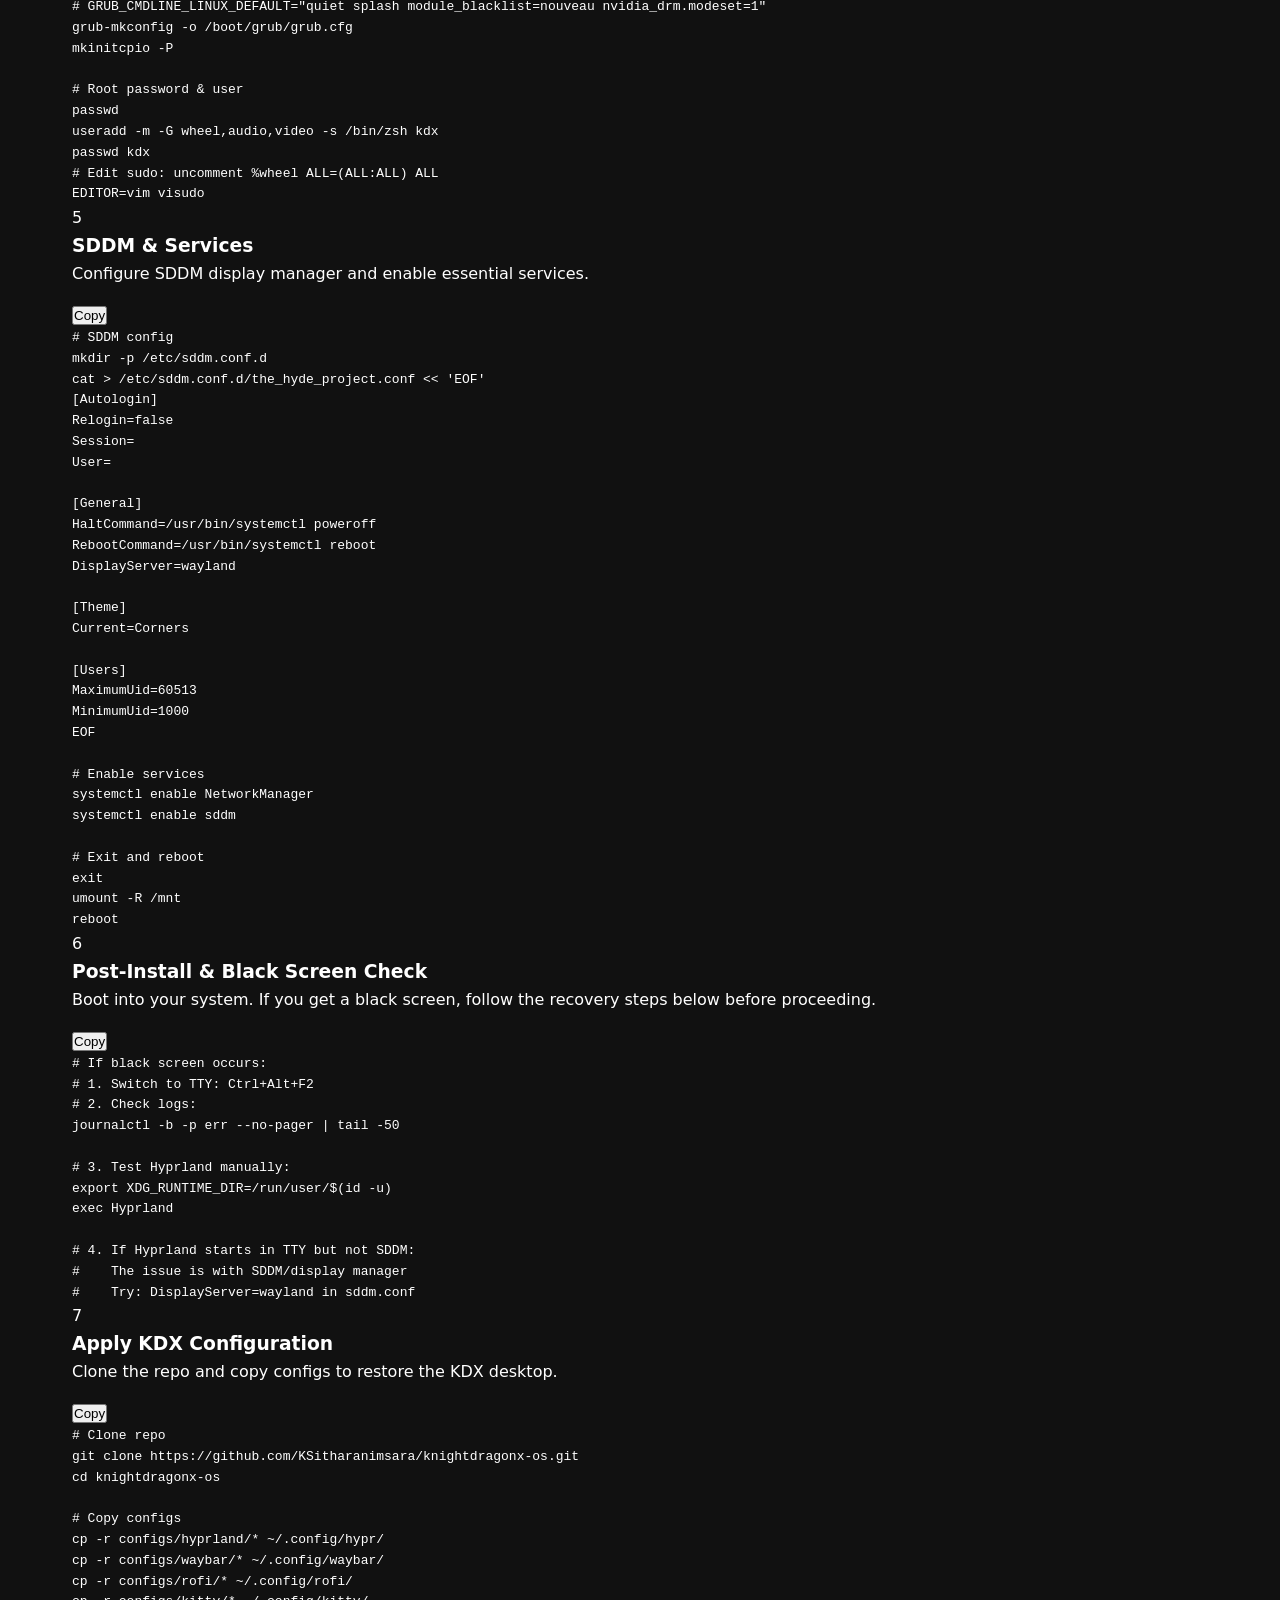
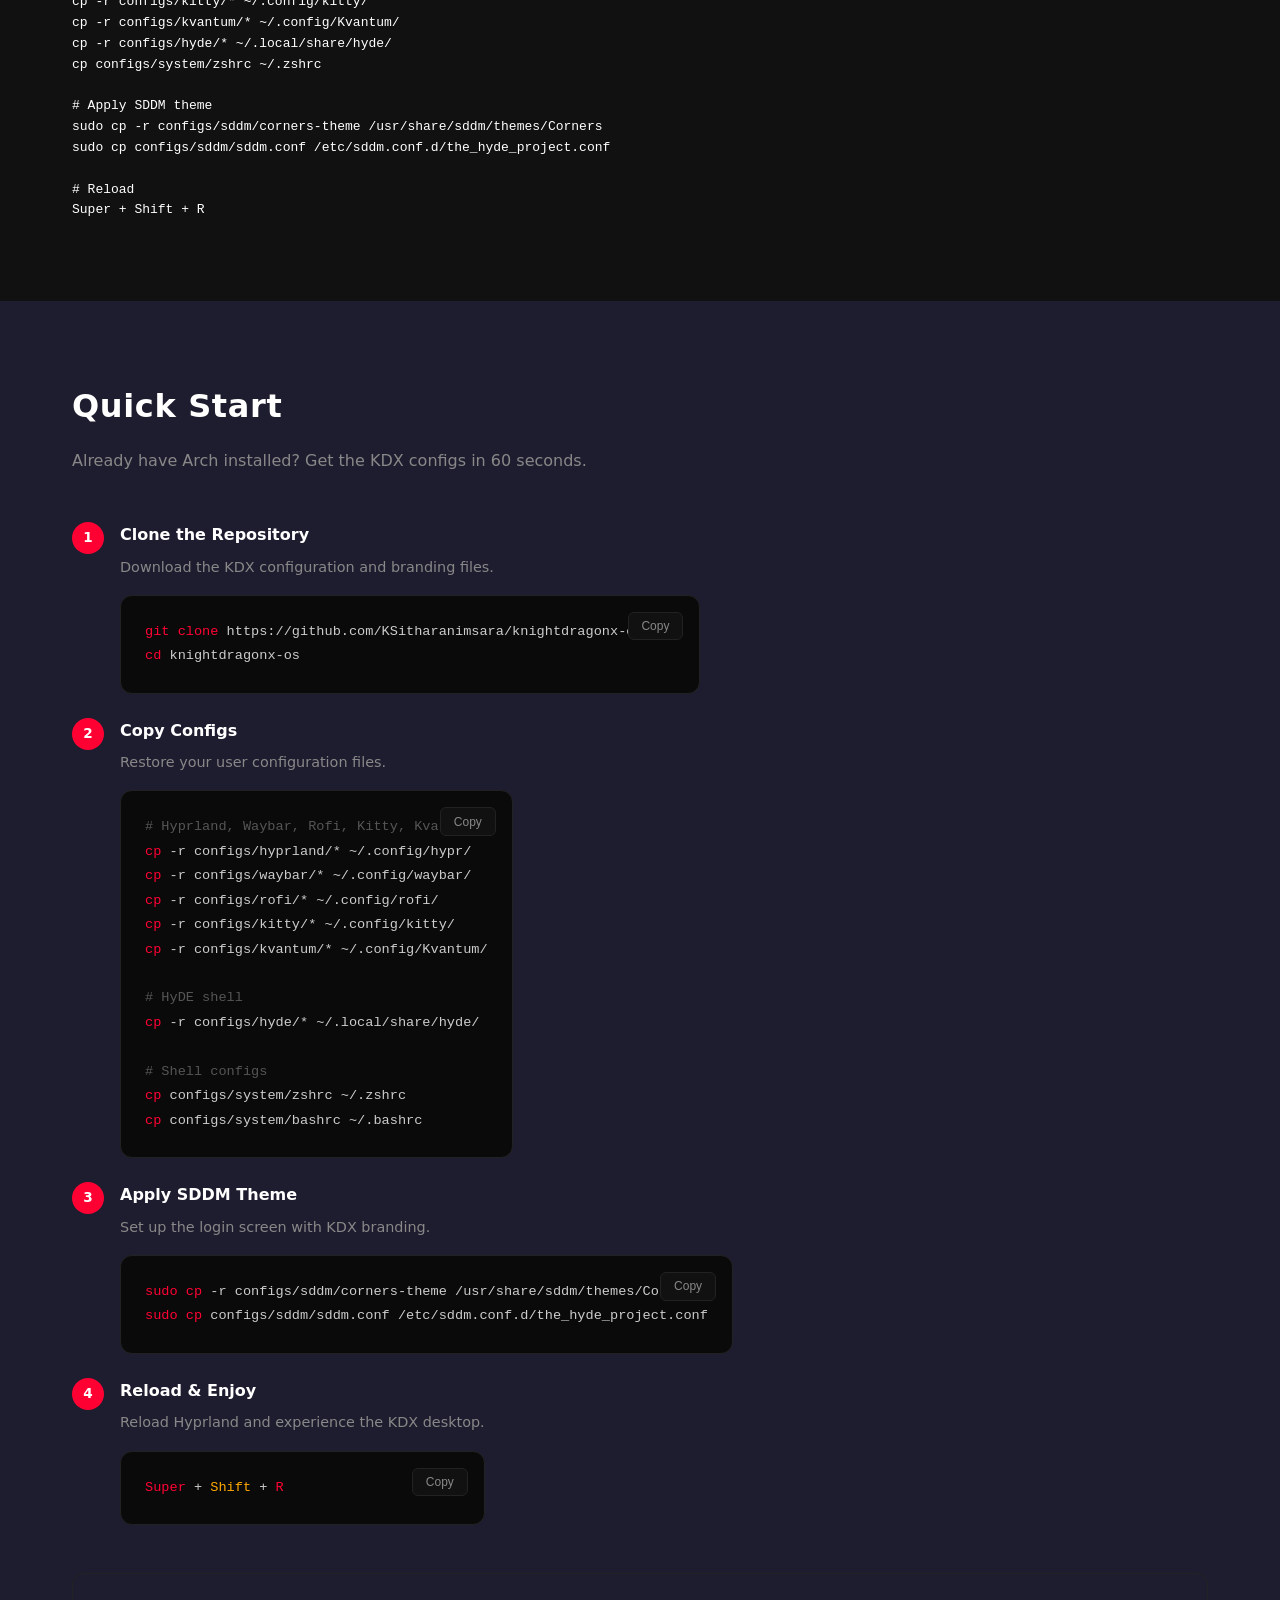
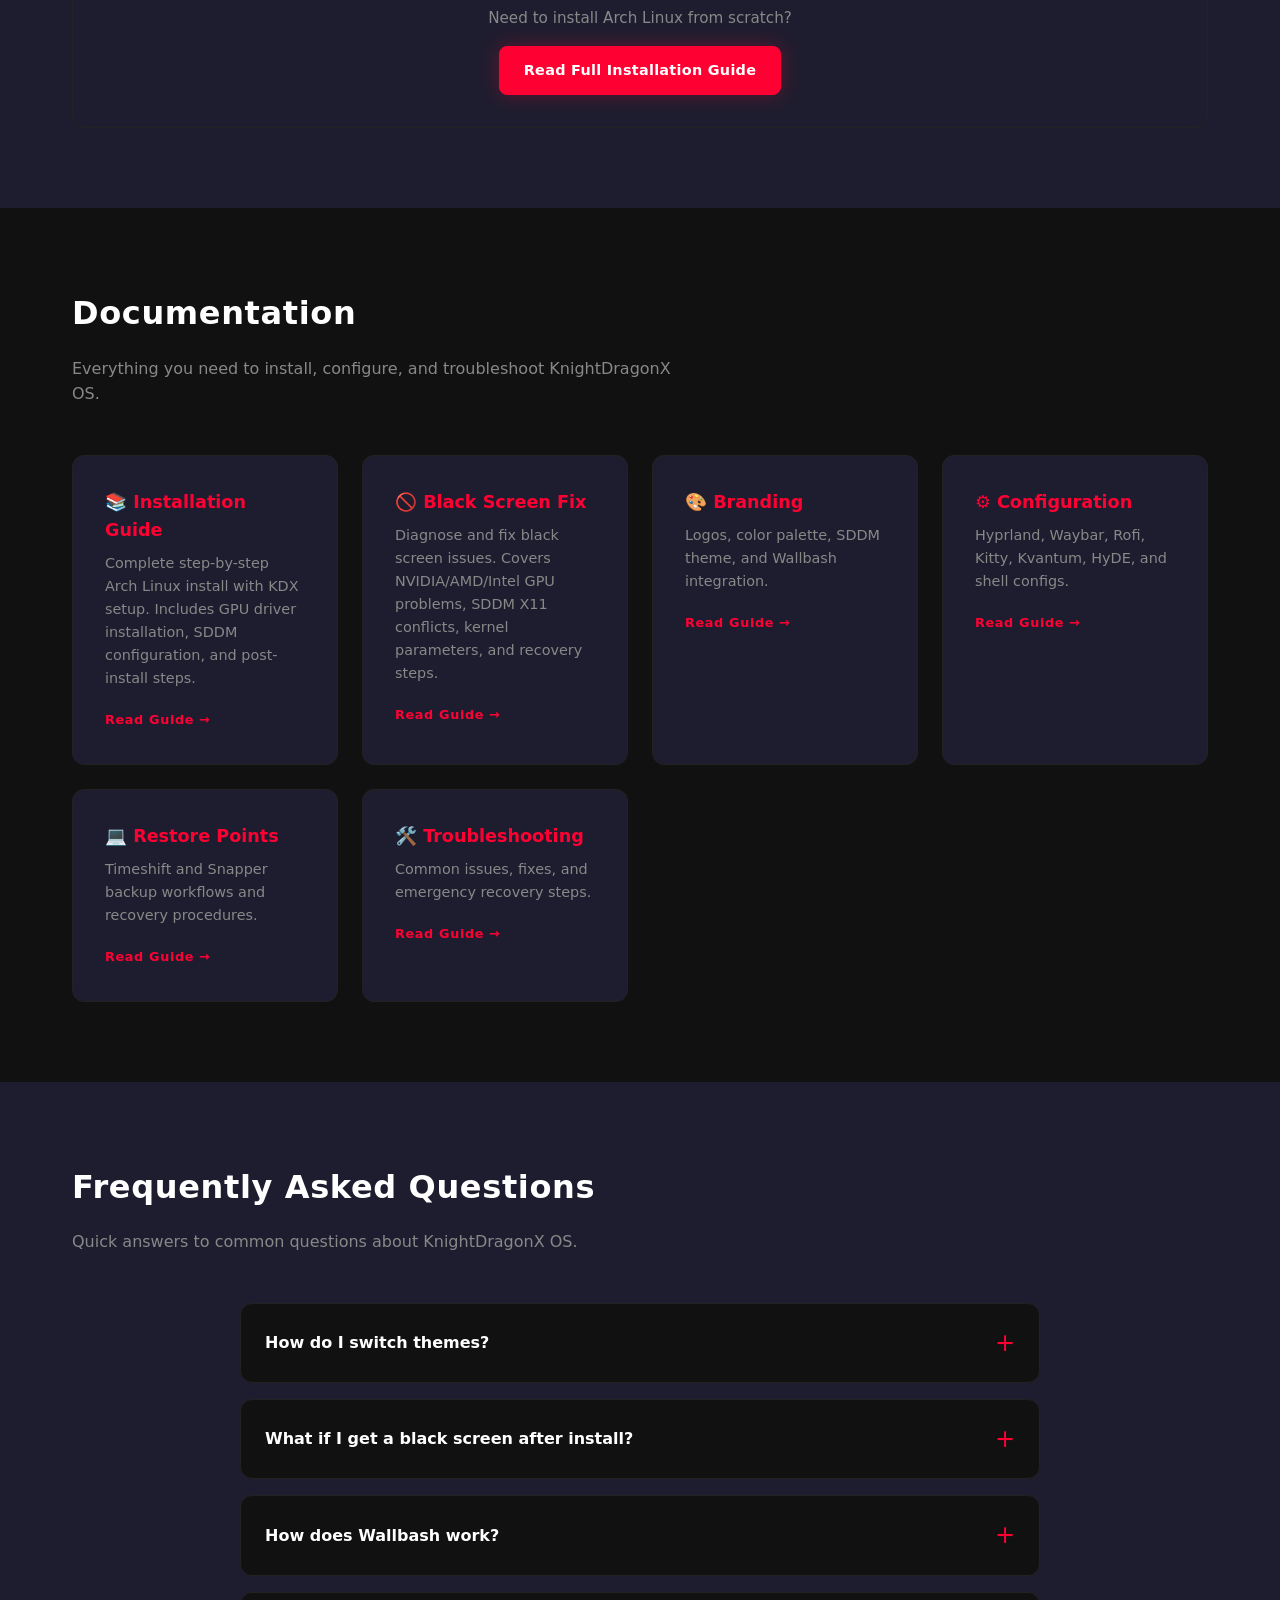
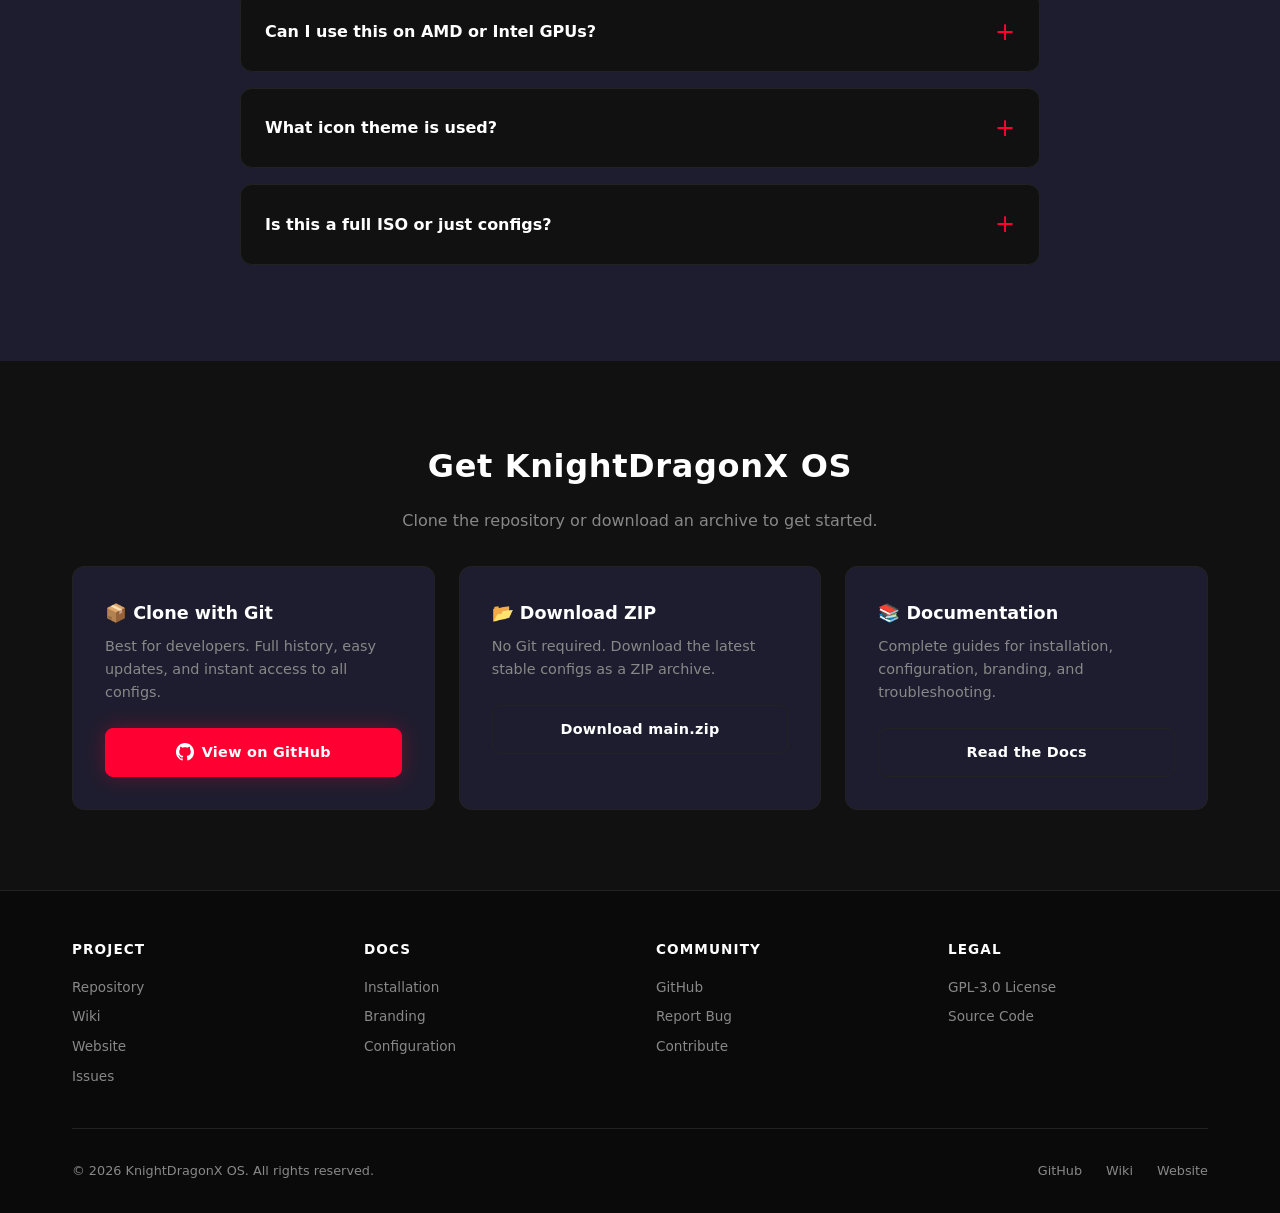
==== commit 7875aad2: "feat: remove WiFi hotspot due to rtw89 driver limitations - Remove scripts/hotspot/* and systemd ser" ====
--- a/index.html
+++ b/index.html
@@ -4,7 +4,7 @@
   <meta charset="UTF-8">
   <meta name="viewport" content="width=device-width, initial-scale=1.0">
   <title>KnightDragonX OS — Arch-based Hyprland Distribution</title>
-  <meta name="description" content="KnightDragonX OS is an Arch-based Linux distribution featuring Hyprland, HyDE, KDX branding, and a built-in WiFi hotspot service.">
+  <meta name="description" content="KnightDragonX OS is an Arch-based Linux distribution featuring Hyprland, HyDE, KDX branding, and Wallbash dynamic theming.">
   <style>
     :root {
       --red: #FF0033;
@@ -446,7 +446,6 @@
         <span class="badge highlight">Hyprland 0.56+</span>
         <span class="badge highlight">HyDE</span>
         <span class="badge">SDDM Corners</span>
-        <span class="badge">WiFi Hotspot</span>
         <span class="badge">Wallbash</span>
         <span class="badge highlight" style="border-color:var(--orange);color:var(--orange);">Stable: 2026-07-26</span>
         <span class="badge">GPL-3.0</span>
@@ -465,11 +464,6 @@
           <div class="feature-icon">&#x1F3AE;</div>
           <h3>Gaming Ready</h3>
           <p>Gaming workflow with optimized settings, Game Mode, and controller support. Steam, Proton, and Wine ready.</p>
-        </div>
-        <div class="feature-card">
-          <div class="feature-icon">&#x1F4F6;</div>
-          <h3>WiFi Hotspot</h3>
-          <p>Built-in AP mode repeater. Share your internet from any WiFi connection to mobile devices via <code>KDX-Hotspot</code>.</p>
         </div>
         <div class="feature-card">
           <div class="feature-icon">&#x1F3A8;</div>
@@ -1131,18 +1125,6 @@
         <div class="step">
           <div class="step-num">4</div>
           <div class="step-content">
-            <h3>Enable Hotspot (Optional)</h3>
-            <p>Set up the WiFi repeater service for mobile sharing.</p>
-            <div class="code-block" style="margin-top:1rem;">
-              <button class="copy-btn" onclick="copyCode(this)">Copy</button>
-              <pre><span class="cmd">sudo cp</span> scripts/hotspot/* /etc/hostapd/ /etc/dnsmasq.d/ /etc/sysctl.d/ /etc/systemd/system/ /usr/local/bin/
-<span class="cmd">sudo systemctl enable --now kdx-hotspot</span></pre>
-            </div>
-          </div>
-        </div>
-        <div class="step">
-          <div class="step-num">5</div>
-          <div class="step-content">
             <h3>Reload & Enjoy</h3>
             <p>Reload Hyprland and experience the KDX desktop.</p>
             <div class="code-block" style="margin-top:1rem;">
@@ -1173,11 +1155,6 @@
         <a href="https://github.com/KSitharanimsara/knightdragonx-os/wiki/Black-Screen-Fix" class="doc-card">
           <h3>&#x1F6AB; Black Screen Fix</h3>
           <p>Diagnose and fix black screen issues. Covers NVIDIA/AMD/Intel GPU problems, SDDM X11 conflicts, kernel parameters, and recovery steps.</p>
-          <span class="doc-link">Read Guide &rarr;</span>
-        </a>
-        <a href="https://github.com/KSitharanimsara/knightdragonx-os/wiki/Hotspot-Setup" class="doc-card">
-          <h3>&#x1F4F6; Hotspot Setup</h3>
-          <p>Complete WiFi repeater/AP bridge guide with NAT and DHCP.</p>
           <span class="doc-link">Read Guide &rarr;</span>
         </a>
         <a href="https://github.com/KSitharanimsara/knightdragonx-os/wiki/Branding" class="doc-card">
@@ -1219,10 +1196,6 @@
           <div class="faq-answer">Switch to TTY with <code>Ctrl+Alt+F2</code>. Check logs with <code>journalctl -b -p err --no-pager | tail -50</code>. For NVIDIA, ensure you installed <code>nvidia-dkms</code> and added kernel parameters <code>module_blacklist=nouveau nvidia_drm.modeset=1</code>. See the <a href="https://github.com/KSitharanimsara/knightdragonx-os/wiki/Black-Screen-Fix">Black Screen Fix</a> guide.</div>
         </div>
         <div class="faq-item">
-          <div class="faq-question">Is the WiFi hotspot included?</div>
-          <div class="faq-answer">Yes. Enable it with <code>sudo systemctl enable --now kdx-hotspot</code>. SSID is <code>KDX-Hotspot</code> and password is <code>kdx12345</code>. Requires a WiFi adapter supporting AP + managed concurrent mode.</div>
-        </div>
-        <div class="faq-item">
           <div class="faq-question">How does Wallbash work?</div>
           <div class="faq-answer">Wallbash extracts dominant colors from your wallpaper using <code>wal</code> and applies them to GTK, Qt (Kvantum), Hyprland borders, and terminal themes. Edit <code>wallbash.svg</code> to customize the palette generation.</div>
         </div>
@@ -1264,10 +1237,10 @@
           </a>
         </div>
         <div class="download-card">
-          <h3>&#x1F4F6; Hotspot Scripts</h3>
-          <p>Just want the WiFi hotspot service? Grab the scripts and configs directly.</p>
-          <a href="https://github.com/KSitharanimsara/knightdragonx-os/tree/main/scripts/hotspot" class="btn btn-secondary">
-            View Hotspot Files
+          <h3>&#x1F4DA; Documentation</h3>
+          <p>Complete guides for installation, configuration, branding, and troubleshooting.</p>
+          <a href="https://github.com/KSitharanimsara/knightdragonx-os/wiki" class="btn btn-secondary">
+            Read the Docs
           </a>
         </div>
       </div>
@@ -1288,7 +1261,6 @@
         <div class="footer-col">
           <h4>Docs</h4>
           <a href="https://github.com/KSitharanimsara/knightdragonx-os/wiki/Installation">Installation</a>
-          <a href="https://github.com/KSitharanimsara/knightdragonx-os/wiki/Hotspot-Setup">Hotspot</a>
           <a href="https://github.com/KSitharanimsara/knightdragonx-os/wiki/Branding">Branding</a>
           <a href="https://github.com/KSitharanimsara/knightdragonx-os/wiki/Configuration">Configuration</a>
         </div>
